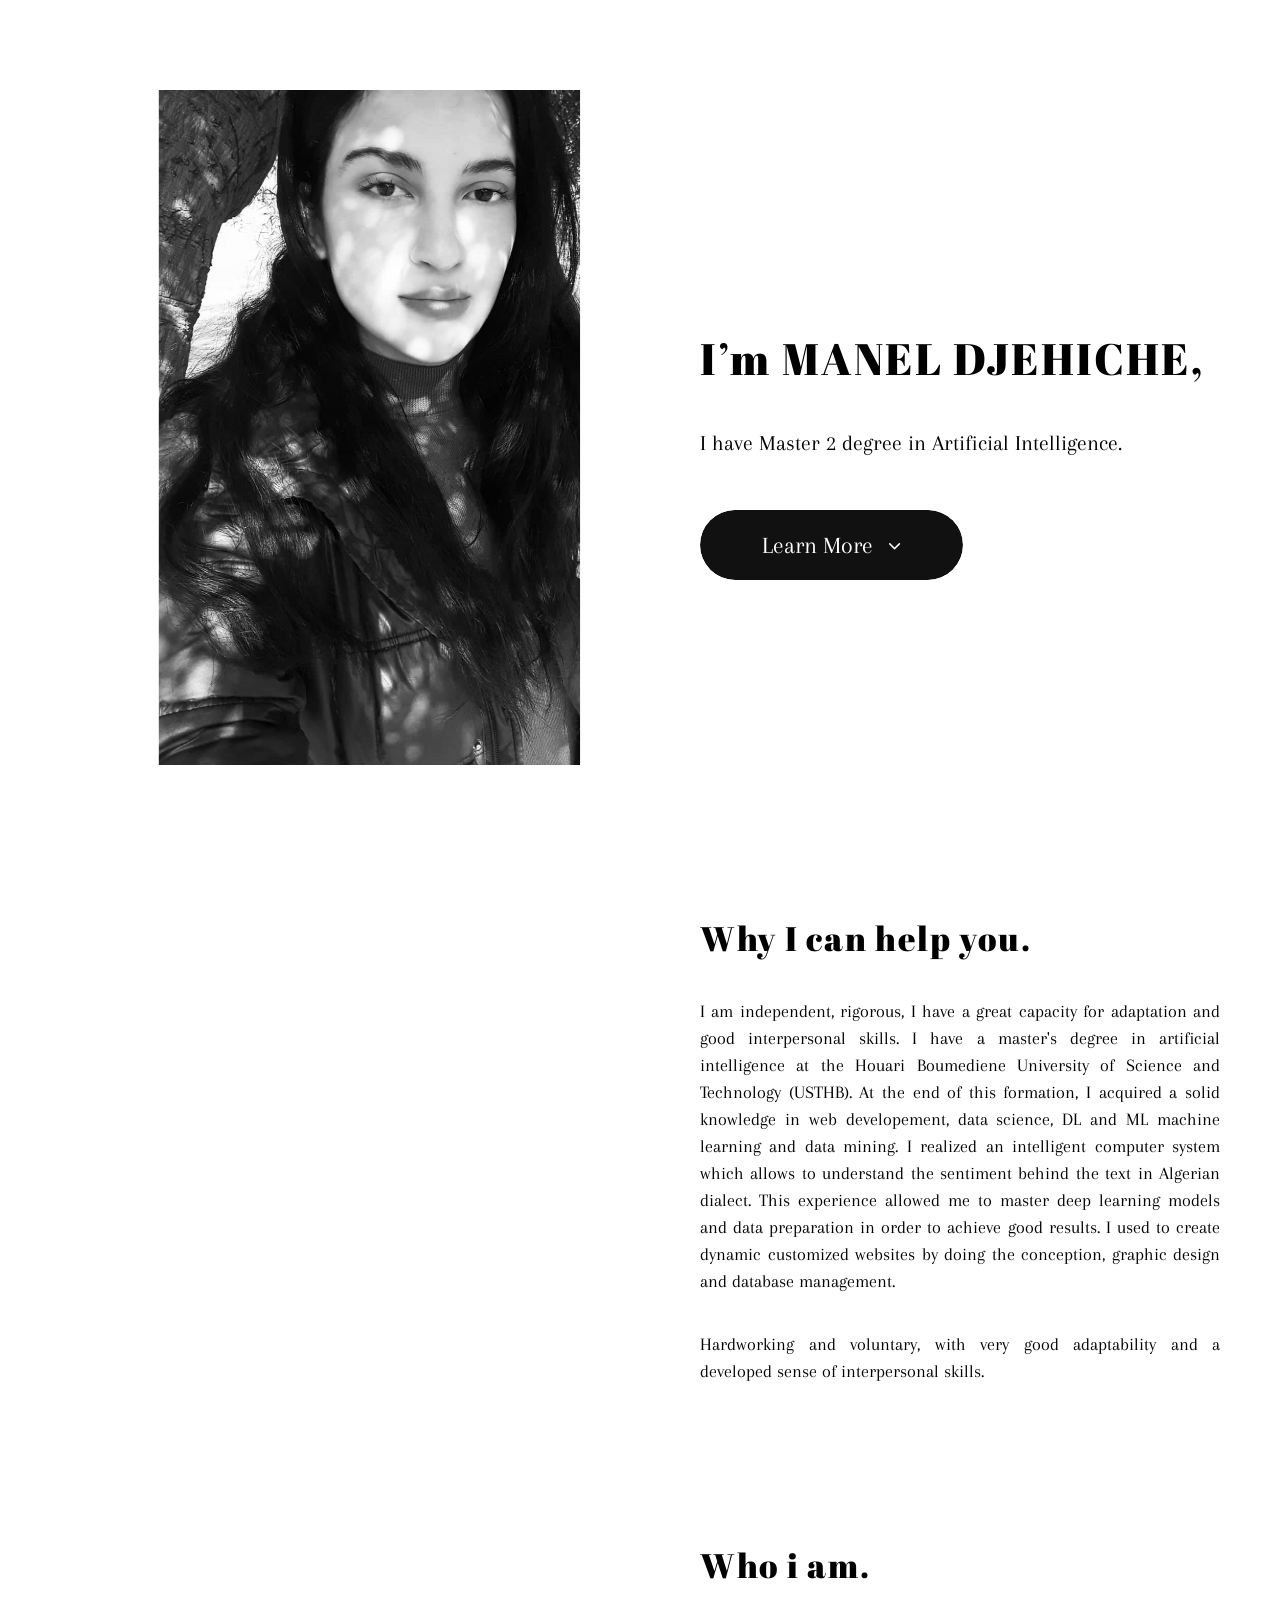
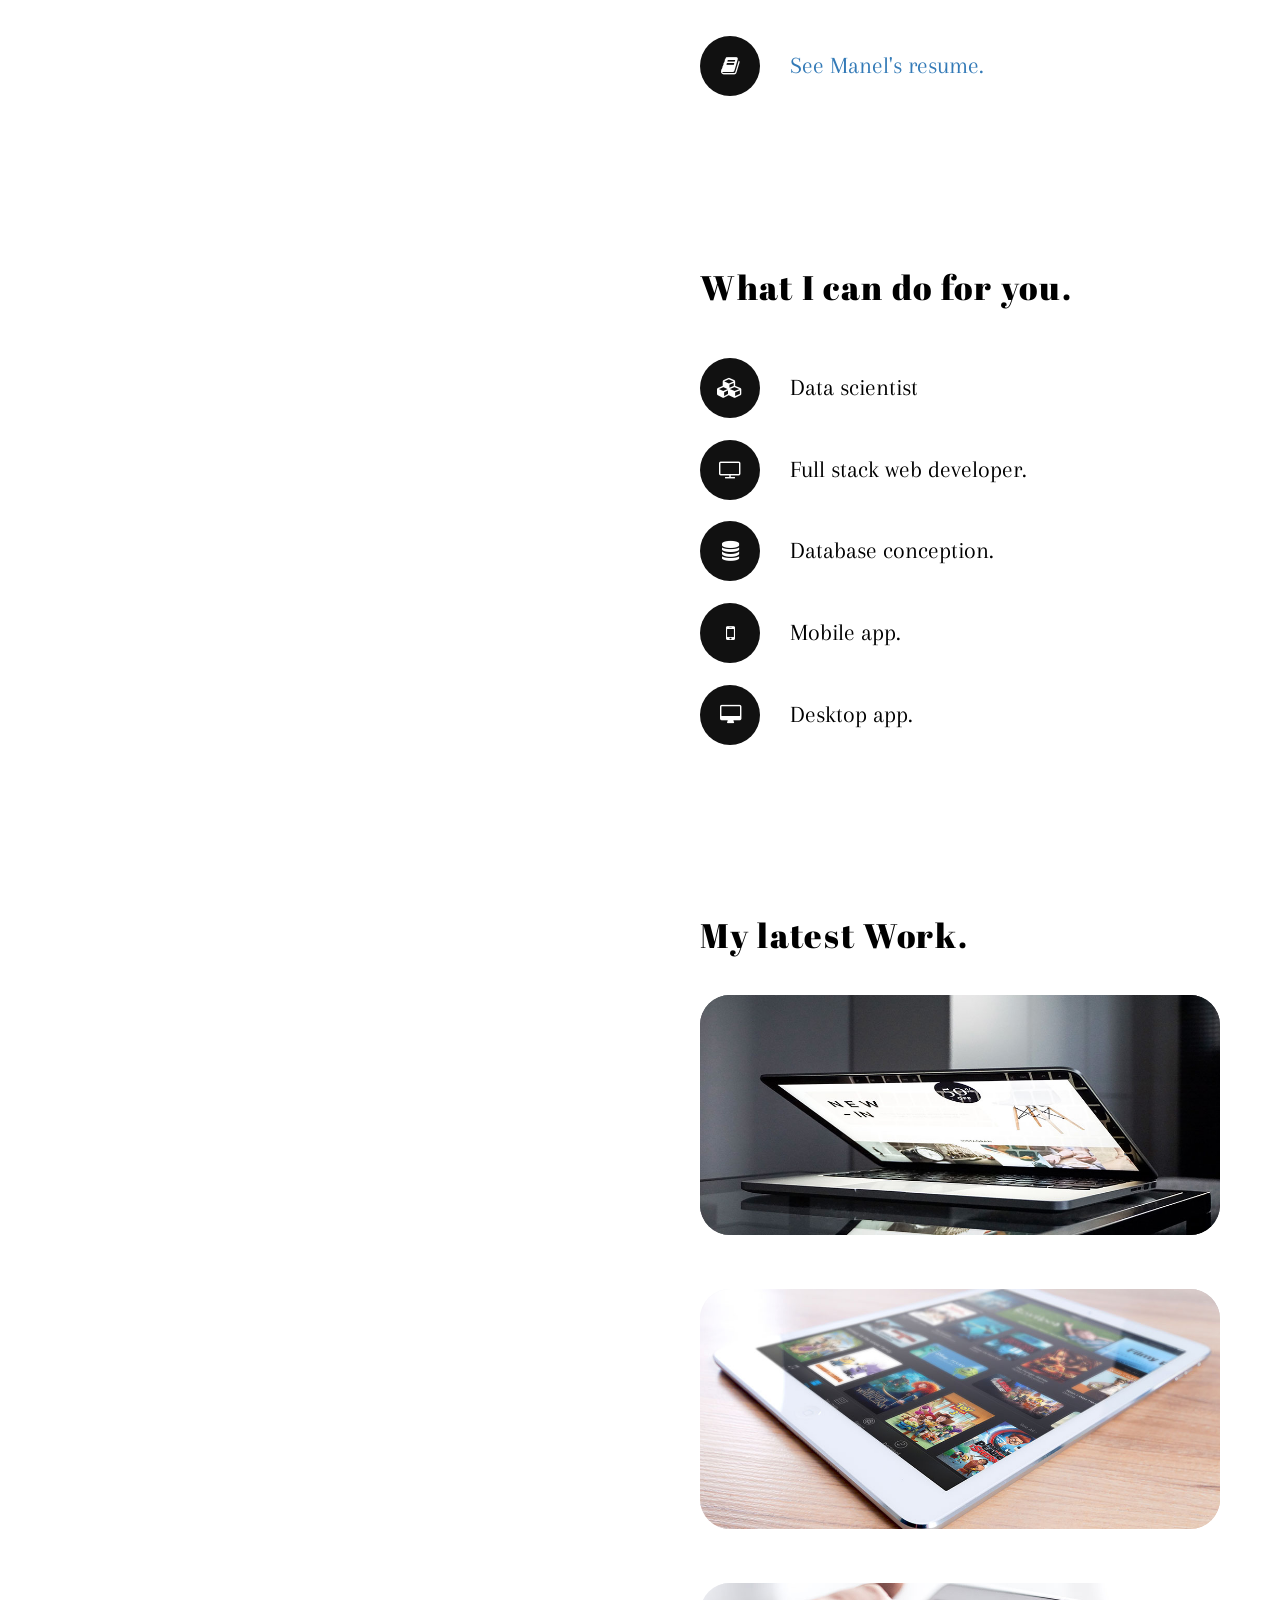
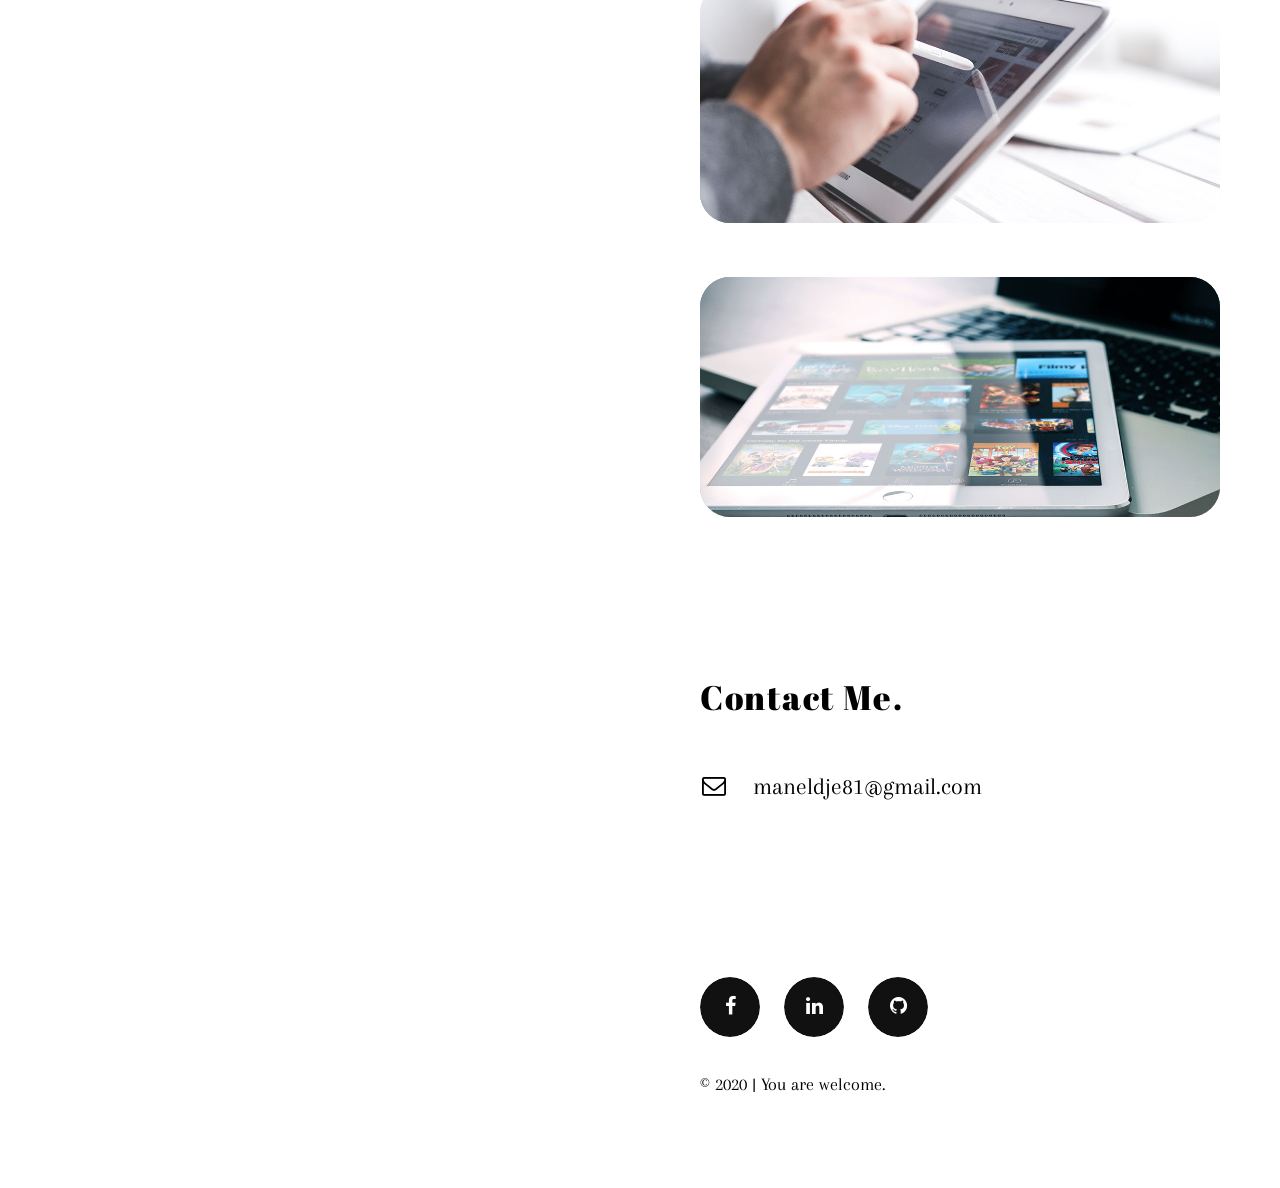
==== index.html @ e4933ecb "second commit" ====
<!doctype html>

<html lang="en">
   
   
    <head>
       
       
        <!-- META -->
        <meta charset="utf-8">
        <meta name="robots" content="noodp">
        <meta name="viewport" content="width=device-width, initial-scale=1, maximum-scale=1, user-scalable=no">
       
        <!-- PAGE TITLE -->
        <title>Manel Djehiche</title>
       
        <!-- FAVICON -->
        <link rel="shortcut icon" href="assets/img/favicon.png">
        <!-- FONTS -->
        <link href="https://fonts.googleapis.com/css?family=Abril+Fatface%7CArapey&amp;subset=latin-ext" rel="stylesheet">
       
        <!-- STYLESHEETS -->
        <link rel="stylesheet" type="text/css" href="assets/css/plugins.css">
        <link rel="stylesheet" type="text/css" href="assets/css/main.css">
        
        
    </head>

   
    <body>
    
       
        <!-- PRELOADER -->
        <div class="preloader">
           
            <div class="spinner"></div>
            
        </div>
        <!-- /PRELOADER -->
    
        
        <!-- IMAGE CONTAINER -->
        <div class="image-container">
           
            <div class="background-img" ></div>

        </div>
        <!-- /IMAGE CONTAINER -->


        <!-- CONTENT AREA -->
        <div class="content-area">


            <!-- CONTENT AREA INNER --> 
            <div class="content-area-inner">


                <!-- INTRO -->
                <section id="intro">


                    <!-- CONTAINER MID -->
                    <div class="container-mid">

                       
                        <!-- ANIMATION CONTAINER -->
                        <div class="animation-container animation-fade-down" data-animation-delay="0">
                        
                            <h1>I’m MANEL DJEHICHE,</h1>
                        
                        </div>
                        <!-- /ANIMATION CONTAINER -->
                        
                        
                        <!-- ANIMATION CONTAINER -->
                        <div class="animation-container animation-fade-left" data-animation-delay="300">
                           
                            <p class="subline">I have Master 2 degree in Artificial Intelligence.</p>
                            
                        </div>
                        <!-- /ANIMATION CONTAINER -->
                        
                        
                        <!-- ANIMATION CONTAINER -->
                        <div class="animation-container animation-fade-up" data-animation-delay="600">
                           
                            <a href="#about" class="smooth-scroll">Learn More<i class="fa fa-angle-down" aria-hidden="true"></i></a>
                            
                        </div>
                        <!-- /ANIMATION CONTAINER -->


                    </div>
                    <!-- /CONTAINER MID -->


                </section>
                <!-- /INTRO -->


                <!-- ABOUT -->
                <section id="about">


                    <h3 class="headline scroll-animated-from-right">Why I can help you.</h3>
                    
                    <p class="scroll-animated-from-right">I am independent, rigorous, I have a great capacity for adaptation and good interpersonal skills. I have a master's degree in artificial intelligence at the Houari Boumediene University of Science and Technology (USTHB). At the end of this formation, I acquired a solid knowledge in web developement, data science, DL and ML machine learning and data mining. I realized an intelligent computer system which allows to understand the sentiment behind the text in Algerian dialect. This experience allowed me to master deep learning models and data preparation in order to achieve good results. I used to create dynamic customized websites by doing the conception, graphic design and database management.</p>

                    <p class="scroll-animated-from-right">Hardworking and voluntary, with very good adaptability and a developed sense of interpersonal skills.
</p>

                    

                </section>
                <!-- /ABOUT -->
                

                         <!-- SERVICE -->
                <section id="service">


                    <h3 class="headline scroll-animated-from-right">Who i am.</h3>
                    
                    
                    <!-- SERVICE LIST -->
                    <ul class="services-list">
                       
                       
                        <a href="https://maneldjehiche.github.io/Resume/Manel_Djehiche_s_CV_english.pdf"><li class="scroll-animated-from-right"><i class="fa fa-book" aria-hidden="true"></i>See Manel's resume.</li></a>

                      
                    </ul>
                    <!-- /SERVICE LIST -->


                </section>
                
                <!-- SERVICE -->
                <section id="service">


                    <h3 class="headline scroll-animated-from-right">What I can do for you.</h3>
                    
                    
                    <!-- SERVICE LIST -->
                    <ul class="services-list">
                       
                       
                        <li class="scroll-animated-from-right"><i class="fa fa-cubes" aria-hidden="true"></i>Data scientist</li>
                        <li class="scroll-animated-from-right"><i class="fa fa-television" aria-hidden="true"></i>Full stack web developer.</li>
                        <li class="scroll-animated-from-right"><i class="fa fa-database" aria-hidden="true"></i>Database conception.</li>
                        <li class="scroll-animated-from-right"><i class="fa fa-mobile" aria-hidden="true"></i>Mobile app.</li>
                        <li class="scroll-animated-from-right"><i class="fa fa-desktop" aria-hidden="true"></i>Desktop app.</li>
                 

                        
                    </ul>
                    <!-- /SERVICE LIST -->


                </section>
                <!-- /SERVICE -->
                
                
                <!-- WORK -->
                <section id="work">


                    <h3 class="headline scroll-animated-from-right">My latest Work.</h3>
                    
                    
                    <!-- SHOWCASE -->
                    <div class="showcase">
                       
                       
                        <!-- ITEM -->
                        <div class="item scroll-animated-from-right">
                          
                          
                            <!-- LIGHTBOX LINK -->
                            <a href="#" data-featherlight="#item-1-lightbox">
                            
                            
                                <!-- INFO -->
                                <div class="info">


                                    <!-- CONTAINER MID -->
                                    <div class="container-mid">

                                        <h5>Amélioration de l'analyse des sentiments sur le dialecte algérien avec l'apprentissage profond.</h5>
                                        <p>NLP | PYTHON</p>.vn,vvnxcnvcxcn

                                    </div>
                                    <!-- /CONTAINER MID -->


                                </div>
                                <!-- /INFO -->


                                <div class="background-image" style="background-image: url(assets/img/work/item-1.jpg)"></div>

                           
                            </a>
                            <!-- /LIGHTBOX LINK -->
                            
                            
                            <!-- LIGHTBOX -->
                            <div id="item-1-lightbox" class="work-lightbox">
                               
                               
                                <img class="img-responsive" src="assets/img/work/item-1.jpg" alt="image">
                                
                                <h3>Fashion Inc.</h3>
                                <p class="subline">Web Design</p>
                                
                                <p>Lorem ipsum dolor sit amet, consectetur adipiscing elit. Etiam semper faucibus eros, quis imperdiet sapien. Nam sodales nec risus nec interdum. Proin lobortis, ex condimentum ultricies eleifend, nisl nunc sollicitudin odio, eget egestas est turpis et metus. In non ligula quis mauris rutrum porta.</p>
                                
                                
                            </div>
                            <!-- /LIGHTBOX -->
                            
                            
                        </div>
                        <!-- /ITEM -->
                        
                        
                        <!-- ITEM -->
                        <div class="item scroll-animated-from-right">
                          
                          
                            <!-- LIGHTBOX LINK -->
                            <a href="#" data-featherlight="#item-2-lightbox">
                            
                            
                                <!-- INFO -->
                                <div class="info">


                                    <!-- CONTAINER MID -->
                                    <div class="container-mid">

                                        <h5>Asimov 71</h5>
                                        <p>Product Design</p>

                                    </div>
                                    <!-- /CONTAINER MID -->


                                </div>
                                <!-- /INFO -->


                                <div class="background-image" style="background-image: url(assets/img/work/item-2.jpg)"></div>

                           
                            </a>
                            <!-- /LIGHTBOX LINK -->
                            
                            
                            <!-- LIGHTBOX -->
                            <div id="item-2-lightbox" class="work-lightbox">
                               
                               
                                <img class="img-responsive" src="assets/img/work/item-2.jpg" alt="image">
                                
                                <h3>Asimov 71</h3>
                                <p class="subline">Product Design</p>
                                
                                <p>Lorem ipsum dolor sit amet, consectetur adipiscing elit. Etiam semper faucibus eros, quis imperdiet sapien. Nam sodales nec risus nec interdum. Proin lobortis, ex condimentum ultricies eleifend, nisl nunc sollicitudin odio, eget egestas est turpis et metus. In non ligula quis mauris rutrum porta.</p>
                                
                                
                            </div>
                            <!-- /LIGHTBOX -->
                            
                            
                        </div>
                        <!-- /ITEM -->
                        
                        
                        <!-- ITEM -->
                        <div class="item scroll-animated-from-right">
                          
                          
                            <!-- LIGHTBOX LINK -->
                            <a href="#" data-featherlight="#item-3-lightbox">
                            
                            
                                <!-- INFO -->
                                <div class="info">


                                    <!-- CONTAINER MID -->
                                    <div class="container-mid">

                                        <h5>Hardley &amp; Sons</h5>
                                        <p>Design Direction</p>

                                    </div>
                                    <!-- /CONTAINER MID -->


                                </div>
                                <!-- /INFO -->


                                <div class="background-image" style="background-image: url(assets/img/work/item-3.jpg)"></div>

                           
                            </a>
                            <!-- /LIGHTBOX LINK -->
                            
                            
                            <!-- LIGHTBOX -->
                            <div id="item-3-lightbox" class="work-lightbox">
                               
                               
                                <img class="img-responsive" src="assets/img/work/item-3.jpg" alt="image">
                                
                                <h3>Hardley &amp; Sons</h3>
                                <p class="subline">Design Direction</p>
                                
                                <p>Lorem ipsum dolor sit amet, consectetur adipiscing elit. Etiam semper faucibus eros, quis imperdiet sapien. Nam sodales nec risus nec interdum. Proin lobortis, ex condimentum ultricies eleifend, nisl nunc sollicitudin odio, eget egestas est turpis et metus. In non ligula quis mauris rutrum porta.</p>
                                
                                
                            </div>
                            <!-- /LIGHTBOX -->
                            
                            
                        </div>
                        <!-- /ITEM -->
                        
                        
                        <!-- ITEM -->
                        <div class="item scroll-animated-from-right">
                          
                          
                            <!-- LIGHTBOX LINK -->
                            <a href="#" data-featherlight="#item-4-lightbox">
                            
                            
                                <!-- INFO -->
                                <div class="info">


                                    <!-- CONTAINER MID -->
                                    <div class="container-mid">

                                        <h5>Starnation</h5>
                                        <p>UI/UX DESIGN</p>

                                    </div>
                                    <!-- /CONTAINER MID -->


                                </div>
                                <!-- /INFO -->


                                <div class="background-image" style="background-image: url(assets/img/work/item-4.jpg)"></div>

                           
                            </a>
                            <!-- /LIGHTBOX LINK -->
                            
                            
                            <!-- LIGHTBOX -->
                            <div id="item-4-lightbox" class="work-lightbox">
                               
                               
                                <img class="img-responsive" src="assets/img/work/item-4.jpg" alt="image">
                                
                                <h3>Starnation</h3>
                                <p class="subline">UI/UX DESIGN</p>
                                
                                <p>Lorem ipsum dolor sit amet, consectetur adipiscing elit. Etiam semper faucibus eros, quis imperdiet sapien. Nam sodales nec risus nec interdum. Proin lobortis, ex condimentum ultricies eleifend, nisl nunc sollicitudin odio, eget egestas est turpis et metus. In non ligula quis mauris rutrum porta.</p>
                                
                                
                            </div>
                            <!-- /LIGHTBOX -->
                            
                            
                        </div>
                        <!-- /ITEM -->
                        
                        
                    </div>
                    <!-- /SHOWCASE -->


                </section>
                <!-- /WORK -->
                
                
                <!-- CONTACT -->
                <section id="contact">


                    <h3 class="headline scroll-animated-from-right">Contact Me.</h3>
                    
                    
                    <!-- CONTACT LIST -->
                    <ul class="contact-list">
                
                        <li class="scroll-animated-from-right"><i class="fa fa-envelope-o" aria-hidden="true"></i>maneldje81@gmail.com</li>
                        
                    </ul>
                    <!-- /CONTACT LIST -->
                    
                    
                    <!-- CONTACT FORM 
                    <form id="contact-form" action="assets/php/contact.php" method="post">

                       
                        <input id="contact-form-name" type="text" name="name" class="form-control scroll-animated-from-right" placeholder="* Your Name">
                        
                        <input id="contact-form-email" type="text" name="email" class="form-control scroll-animated-from-right" placeholder="* Your Email">
                        
                        <div class="fhp-input"><input id="contact-form-company" type="text" name="company" class="form-control"></div>
                        
                        <textarea id="contact-form-message" name="message" class="form-control scroll-animated-from-right" placeholder="* Your Message"></textarea>
                        
                        <button type="submit" class="form-control scroll-animated-from-right">Send Mail</button>
                        
                        <div class="success-message">* The Email was Sent Successfully!</div>

                   
                    </form>
                    --> 
                    <!-- /CONTACT FORM --> 


                </section>
                <!-- /CONTACT -->
                
                
                <!-- FOOTER -->
                <section id="footer">
                
                   
                    <!-- SOCIAL ICONS -->
                    <ul class="social-icons scroll-animated-from-right">
                       
                       
                        <li><a href="https://www.facebook.com/manel.dh.313"><i class="fa fa-facebook" aria-hidden="true"></i></a></li>
                        <li><a href="https://www.linkedin.com/in/manel-djehiche-907685161/"><i class="fa fa-linkedin" aria-hidden="true"></i></a></li>
                         <li><a href="github.com/ManelDjehiche"><i class="fa fa-github" aria-hidden="true"></i></a></li>


                        
                    </ul>
                    <!-- /SOCIAL ICONS -->
                    

                    <p class="scroll-animated-from-right">© 2020  | You are welcome.</p>


                </section>
                <!-- /FOOTER -->


            </div>
            <!-- /CONTENT AREA INNER -->


        </div>
        <!-- /CONTENT AREA -->
        
        
        <!-- JAVASCRIPTS -->
        <script type="text/javascript" src="assets/js/plugins.js"></script>
        <script type="text/javascript" src="assets/js/main.js"></script>
   
   
    </body> 
    
    
</html>
---- assets/css/main.css ----
/******************************************************************


	------------------------
	-- TABLE OF CONTENTS --
	------------------------
	
	--  01. Basic
	--  02. Preloader
    --  03. Image Container
    --  04. Content Area
    --  05. Content Area --> Intro
    --  06. Content Area --> About
    --  07. Content Area --> Service
    --  08. Content Area --> Work
    --  09. Content Area --> Contact
    --  10. Content Area --> Footer
 
 
 ******************************************************************/




/** 1. Basic
*******************************************************************/

html
{
    font-size: 10px;
}

body
{
    font-family: 'Arapey', serif;
    font-weight: 300;
    font-style: normal;

    color: #000;
    background: #fff;

    -webkit-font-smoothing: antialiased;
}

h1,
h2,
h3,
h4,
h5,
h6
{
    font-family: 'Abril Fatface', cursive;
    font-weight: normal;

    letter-spacing: .05em;

    color: #000;;
}

h1
{
    font-size: 4.4rem;
}

h2
{
    font-size: 3.9rem;
}

h3
{
    font-size: 3.4rem;
}

h4
{
    font-size: 2.9rem;
}

h5
{
    font-size: 2.4rem;
}

h6
{
    font-size: 1.9rem;
}

p
{
    font-size: 1.8rem;
}

a,
a:hover,
a:focus
{
    cursor: pointer;
    -webkit-transition: all 300ms ease;
         -o-transition: all 300ms ease;
            transition: all 300ms ease;
    text-decoration: none;
}

a:hover
{
    color: #111;
}

@media (max-width:600px)
{
    html
    {
        font-size: 8px;
    }
}

@media (max-width:500px)
{
    html
    {
        font-size: 7px;
    }
}



/** 2. Preloader
*******************************************************************/

.preloader
{
    position: fixed;
    z-index: 100000;
    bottom: 0;
    left: 0;

    overflow: hidden;

    width: 100%;
    height: 100%;

    background: #fff;
}

.preloader.hide-preloader
{
    height: 0;
    
    -webkit-transition: .7s ease .3s;
         -o-transition: .7s ease .3s;
            transition: .7s ease .3s;
}

.preloader .spinner
{
    position: absolute;
    top: 50%;
    left: 50%;

    display: block;

    width: 50px;
    height: 50px;
    margin-top: -25px;
    margin-left: -25px;

    -webkit-animation: spinner-pulse .6s infinite ease-in-out;
            animation: spinner-pulse .6s infinite ease-in-out;
    text-align: center;

    opacity: 1;
    border-radius: 100%;
    background-color: #111;
}

.preloader.hide-preloader .spinner
{
    opacity: 0;
    
    -webkit-transition: .3s ease;
         -o-transition: .3s ease;
            transition: .3s ease;
}

@-webkit-keyframes spinner-pulse
{
    0%
    {
        -webkit-transform: scale(0);
    }
    100%
    {
        -webkit-transform: scale(1.0);

        opacity: 0;
    }
}

@keyframes spinner-pulse
{
    0%
    {
        -webkit-transform: scale(0);
                transform: scale(0);
    }
    100%
    {
        -webkit-transform: scale(1.0);
                transform: scale(1.0);

        opacity: 0;
    }
}



/** 3. Image Container
*******************************************************************/

.image-container
{
    position: fixed;
    z-index: 10;
    top: 0;
    left: 0;

    width: 50%;
    height: 100%;
}

.image-container .background-img
{
    position: absolute;
	margin-left: 100px;
	margin-top: 90px;
    z-index: 1;
    top: 0;
    left: 0;

    width: 75%;
    height: 75%;

    -webkit-transition: opacity 1s ease;
         -o-transition: opacity 1s ease;
            transition: opacity 1s ease;

    background: url(../img/background.jpg);
    background-repeat: no-repeat;
    background-size: cover;
}

@media (max-width:1200px)
{
    .image-container
    {
        position: relative;
        z-index: 10;
        top: 0;
        left: 0;

        width: 100%;
        height: 100vh;
    }
}



/** 4. Content Area
*******************************************************************/

.content-area
{
    position: relative;
    left: 0;

    width: 100%;
}

.content-area .content-area-inner
{
    position: relative;
    left: 50%;
    
    width: 50%;
    padding: 0 20px;
    overflow-x: hidden;
}

.content-area .content-area-inner section
{
	text-align: justify;
    max-width: 520px;
    margin: 0 auto 18vh auto;
}

.content-area .content-area-inner section:last-child
{
    margin-bottom: 10vh;
}

.content-area .content-area-inner section h3.headline
{
    margin-bottom: 1.2em;
}

@media (max-width:1200px)
{
    .content-area .content-area-inner
    {
        left: 0;

        width: 100%;
        padding: 0 20px;
    }
}



/** 5. Content Area --> Intro
*******************************************************************/


#intro
{
    position: relative;

    height: 100vh;
    margin-bottom: 0;
}

#intro .container-mid
{
    position: absolute;
    top: 50%;

    width: 100%;

    -webkit-transform: translateY(-50%);
        -ms-transform: translateY(-50%);
            transform: translateY(-50%);
}

#intro .container-mid p.subline
{
    font-size: 2.2rem;
    line-height: 1.6em;

    margin-top: 2em;
    margin-bottom: 2.2em;
}

#intro .container-mid a
{
    font-size: 2.4rem;
    line-height: 2.92em;

    position: relative;

    display: inline-block;
    overflow: hidden;

    padding: 0 2.6em;

    -webkit-transition: .2s ease;
         -o-transition: .2s ease;
            transition: .2s ease;

    color: #fff;
    border-radius: 100px;
    background: none;
}

#intro .container-mid a:before
{
    position: absolute;
    z-index: -1;
    top: 0;
    left: 0;

    width: 100%;
    height: 100%;

    content: '';

    border-radius: 100px;
    background: #111;
}

#intro .container-mid a:after
{
    position: absolute;
    z-index: -1;
    top: 0;
    left: 0;

    width: 0;
    height: 100%;

    content: '';
    -webkit-transition: .2s ease;
         -o-transition: .2s ease;
            transition: .2s ease;

    background: #008aff;
}

#intro .container-mid a:hover:after
{
    width: 100%;
}

#intro .container-mid a i
{
    font-size: .85em;

    margin-left: .7em;
}

#intro .animation-container
{
    -webkit-transition: .5s ease;
         -o-transition: .5s ease;
            transition: .5s ease;
}

#intro .animation-container.animation-fade
{
    opacity: 0;
}

#intro .animation-container.animation-fade.run-animation
{
    opacity: 1;
}

#intro .animation-container.animation-fade-up
{
    -webkit-transform: translateY(10vh);
        -ms-transform: translateY(10vh);
            transform: translateY(10vh);

    opacity: 0;
}

#intro .animation-container.animation-fade-up.run-animation
{
    -webkit-transform: translateY(0);
        -ms-transform: translateY(0);
            transform: translateY(0);

    opacity: 1;
}

#intro .animation-container.animation-fade-down
{
    -webkit-transform: translateY(-10vh);
        -ms-transform: translateY(-10vh);
            transform: translateY(-10vh);

    opacity: 0;
}

#intro .animation-container.animation-fade-down.run-animation
{
    -webkit-transform: translateY(0);
        -ms-transform: translateY(0);
            transform: translateY(0);

    opacity: 1;
}

#intro .animation-container.animation-fade-left
{
    -webkit-transform: translateX(10vh);
        -ms-transform: translateX(10vh);
            transform: translateX(10vh);

    opacity: 0;
}

#intro .animation-container.animation-fade-left.run-animation
{
    -webkit-transform: translateX(0);
        -ms-transform: translateX(0);
            transform: translateX(0);

    opacity: 1;
}

#intro .animation-container.animation-fade-right
{
    -webkit-transform: translateX(-10vh);
        -ms-transform: translateX(-10vh);
            transform: translateX(-10vh);

    opacity: 0;
}

#intro .animation-container.animation-fade-right.run-animation
{
    -webkit-transform: translateX(0);
        -ms-transform: translateX(0);
            transform: translateX(0);

    opacity: 1;
}

@media (max-width:1200px)
{
    #intro
    {
        height: auto;
    }

    #intro .container-mid
    {
        position: relative;
        top: 0;

        margin: 15vh 0;

        -webkit-transform: translate(0);
            -ms-transform: translate(0);
                transform: translate(0);
    }
}



/** 6. Content Area --> About
*******************************************************************/

#about p
{
    line-height: 1.5em;

    margin-bottom: 2em;
}

#about p:last-child
{
    margin-bottom: 0;
}



/** 7. Content Area --> Service
*******************************************************************/

#service .services-list
{
    margin-bottom: 0;
    padding: 0;

    list-style: none;
}

#service .services-list li
{
    font-size: 2.4rem;
    line-height: 3.4em;
}

#service .services-list li i
{
    font-size: 2rem;
    line-height: 3em;

    width: 3em;
    height: 3em;
    margin-right: 1.5em;

    text-align: center;

    color: #fff;
    border-radius: 100px;
    background: #111;
}



/** 8. Content Area --> Work
*******************************************************************/

#work .showcase .item
{
    position: relative;

    overflow: hidden;

    width: 100%;
    height: 24rem;
    margin: 0;
    margin-bottom: 6vh;

    cursor: pointer;

    border-radius: 3rem;
    background: #111;
}

#work .showcase .item:last-child
{
    margin-bottom: 0;
}

#work .showcase .item .info
{
    position: absolute;
    z-index: 100;
    top: 0;
    left: 0;

    width: 0;
    height: 100%;

    -webkit-transition: .25s ease;
         -o-transition: .25s ease;
            transition: .25s ease;

    color: #fff;
    background: #008aff;
}

#work .showcase .item:hover .info
{
    width: 100%;
}

#work .showcase .item .info .container-mid
{
    position: absolute;
    top: 50%;
    left: 0;

    width: 100%;
    padding: 0 6rem;

    -webkit-transform: translateY(-50%);
        -ms-transform: translateY(-50%);
            transform: translateY(-50%);
}

#work .showcase .item .info .container-mid h5
{
    -webkit-transform: translateX(4vh);
        -ms-transform: translateX(4vh);
            transform: translateX(4vh);

    opacity: 0;
    color: #fff;
}

#work .showcase .item:hover .info .container-mid h5
{
    -webkit-transition: .2s ease .2s;
         -o-transition: .2s ease .2s;
            transition: .2s ease .2s;
    -webkit-transform: translateX(0);
        -ms-transform: translateX(0);
            transform: translateX(0);

    opacity: 1;
}

#work .showcase .item .info .container-mid p
{
    position: relative;

    padding-left: 2.7rem;

    -webkit-transform: translateX(4vh);
        -ms-transform: translateX(4vh);
            transform: translateX(4vh);
    letter-spacing: .025em;

    opacity: 0;
}

#work .showcase .item:hover .info .container-mid p
{
    -webkit-transition: .2s ease .3s;
         -o-transition: .2s ease .3s;
            transition: .2s ease .3s;
    -webkit-transform: translateX(0);
        -ms-transform: translateX(0);
            transform: translateX(0);

    opacity: 1;
}

#work .showcase .item .info .container-mid p:before
{
    position: absolute;
    top: 50%;
    left: 0;

    width: 1.1em;
    height: 1px;

    content: '';
    -webkit-transform: translateY(-50%);
        -ms-transform: translateY(-50%);
            transform: translateY(-50%);

    background: #fff;
}

#work .showcase .item .background-image
{
    position: absolute;
    top: 0;
    left: 0;

    width: 100%;
    height: 100%;

    background-repeat: no-repeat;
    background-position: center;
    background-size: cover;
}

.featherlight .featherlight-content
{
    max-height: 95%;
    padding: 0;

    border-bottom: 0;
}

.featherlight .featherlight-content  .featherlight-close-icon
{
    font-size: 2.4rem;
    line-height: 1em;

    top: .5em;
    right: .5em;

    width: 1em;

    outline: none !important;
}

.featherlight .featherlight-content .work-lightbox
{
    max-width: 1000px;
    padding: 6vh;

    text-align: center;
}

.featherlight .featherlight-content .work-lightbox img
{
    margin: 0 auto 4vh auto;
}

.featherlight .featherlight-content .work-lightbox p.subline
{
    margin-bottom: 1em;

    letter-spacing: .025em;
}

.featherlight .featherlight-content .work-lightbox p
{
    max-width: 520px;
    margin: 0 auto;
}



/** 9. Content Area --> Contact
*******************************************************************/

#contact .contact-list
{
    margin-bottom: 3.4em;
    padding: 0;

    list-style: none;
}

#contact .contact-list li
{
    font-size: 2.4rem;
    line-height: 2.4em;
}

#contact .contact-list li i
{
    line-height: 1.2em;

    width: 1.2em;
    height: 1.2em;
    margin-right: 1em;

    text-align: center;

    border-radius: 100px;
}

#contact #contact-form
{
    position: relative;
}

#contact #contact-form .fhp-input
{
    display: none;

    pointer-events: none;

    opacity: 0;
}

#contact #contact-form input,
#contact #contact-form textarea,
#contact #contact-form button
{
    font-size: 2rem;

    margin-bottom: 3.4vh;

    -webkit-transition: .4s ease;
         -o-transition: .4s ease;
            transition: .4s ease;

    color: #fff;
    border: none !important;
    border-radius: 34px;
    outline: none !important;
    background: #111;
    -webkit-box-shadow: none !important;
            box-shadow: none !important;
}

#contact #contact-form.success input,
#contact #contact-form.success textarea,
#contact #contact-form.success button
{
    line-height: 0;

    height: 0;
    margin: 0;
    padding: 0;

    opacity: 0;
}

#contact #contact-form input::-webkit-input-placeholder,
#contact #contact-form textarea::-webkit-input-placeholder
{
    color: #fff;
}

#contact #contact-form input:-ms-input-placeholder,
#contact #contact-form textarea:-ms-input-placeholder
{
    color: #fff;
}

#contact #contact-form input::placeholder,
#contact #contact-form textarea::placeholder
{
    color: #fff;
}

#contact #contact-form input.error,
#contact #contact-form textarea.error
{
    background: red;
}

#contact #contact-form input
{
    line-height: 3.2em;

    height: 3.2em;
    padding-right: 1.6em;
    padding-left: 1.6em;
}

#contact #contact-form textarea
{
    line-height: 1.7em;

    height: 8em;
    padding-top: .7em;
    padding-right: 1.6em;
    padding-left: 1.6em;
}

#contact #contact-form button
{
    line-height: 3.2em;

    position: relative;

    display: inline-block;
    overflow: hidden;

    width: auto;
    height: 3.2em;
    margin-bottom: 0;
    padding: 0 3.6em;

    background: none !important;
}

#contact #contact-form button:before
{
    position: absolute;
    z-index: -1;
    top: 0;
    left: 0;

    width: 100%;
    height: 100%;

    content: '';

    border-radius: 100px;
    background: #111;
}

#contact #contact-form button:after
{
    position: absolute;
    z-index: -1;
    top: 0;
    left: 0;

    width: 0;
    height: 100%;

    content: '';
    -webkit-transition: .2s ease;
         -o-transition: .2s ease;
            transition: .2s ease;

    background: #008aff;
}

#contact #contact-form button:hover:after
{
    width: 100%;
}

#contact #contact-form .success-message
{
    font-size: 2rem;
    line-height: 0;

    position: relative;
    bottom: 0;
    left: 0;

    height: 0;
    margin-top: -1.6em;
    padding: 0 2em;

    -webkit-transition: .2s ease;
         -o-transition: .2s ease;
            transition: .2s ease;
    pointer-events: none;

    opacity: 0;
    color: #fff;
    border-radius: 3em;
    background: limegreen;
}

#contact #contact-form.success .success-message
{
    line-height: 6em;

    height: 6em;

    pointer-events: all;

    opacity: 1;
}



/** 10. Content Area --> Footer
*******************************************************************/

#footer .social-icons
{
    padding: 0;

    list-style: none;
}

#footer .social-icons li
{
    font-size: 2rem;
    line-height: 3em;

    position: relative;

    display: inline-block;
    overflow: hidden;

    width: 3em;
    height: 3em;
    margin: 0;
    margin-right: 1em;

    text-align: center;

    color: #fff;
    border-radius: 100%;
    background: none;
}

#footer .social-icons li:before
{
    position: absolute;
    z-index: -1;
    top: 0;
    left: 0;

    width: 100%;
    height: 100%;

    content: '';

    border-radius: 100px;
    background: #111;
}

#footer .social-icons li:after
{
    position: absolute;
    z-index: -1;
    top: 0;
    left: 0;

    width: 0;
    height: 100%;

    content: '';
    -webkit-transition: .2s ease;
         -o-transition: .2s ease;
            transition: .2s ease;

    background: #008aff;
}

#footer .social-icons li:hover:after
{
    width: 100%;
}

#footer .social-icons li a
{
    font-size: inherit;

    display: block;

    color: #fff;
    border: none;
}

#footer p
{
    margin-top: 1.6em;
}

#footer p a
{
    color: #000;
    border-bottom: 1px solid #111;
}
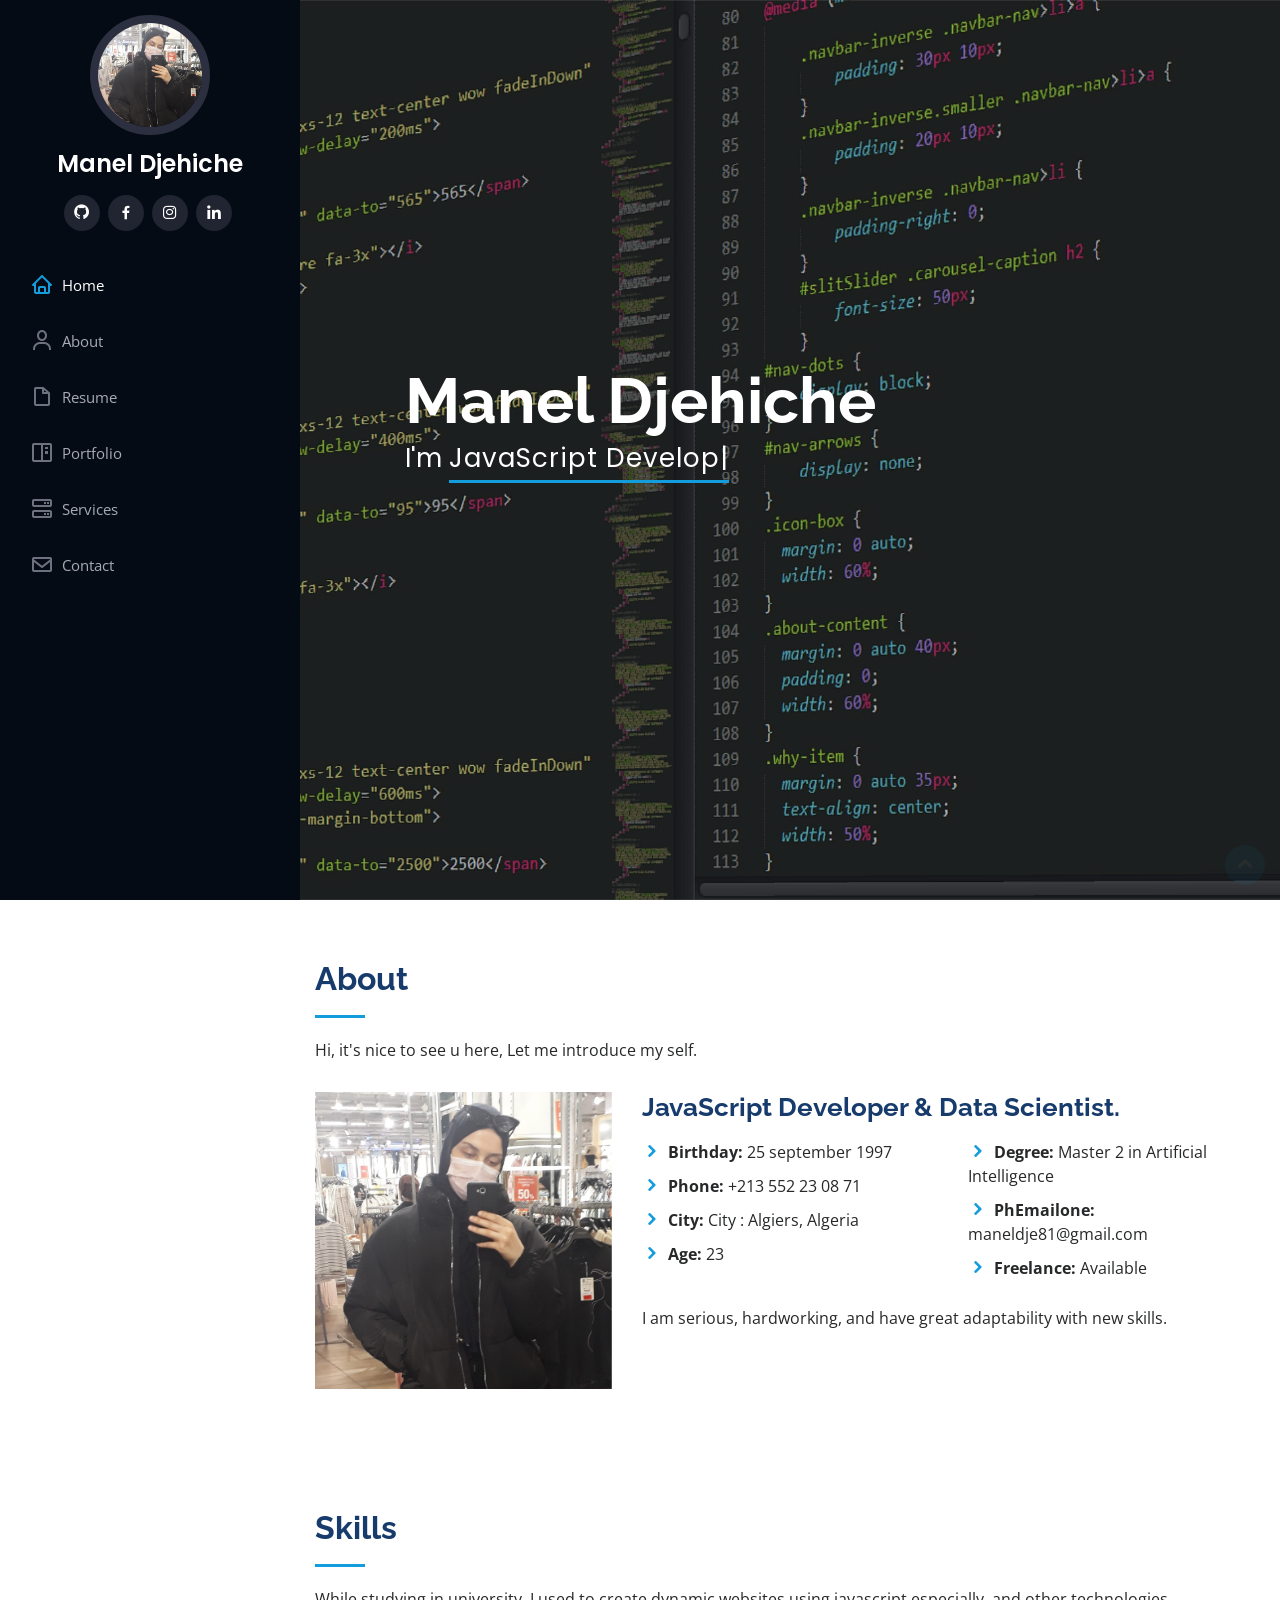
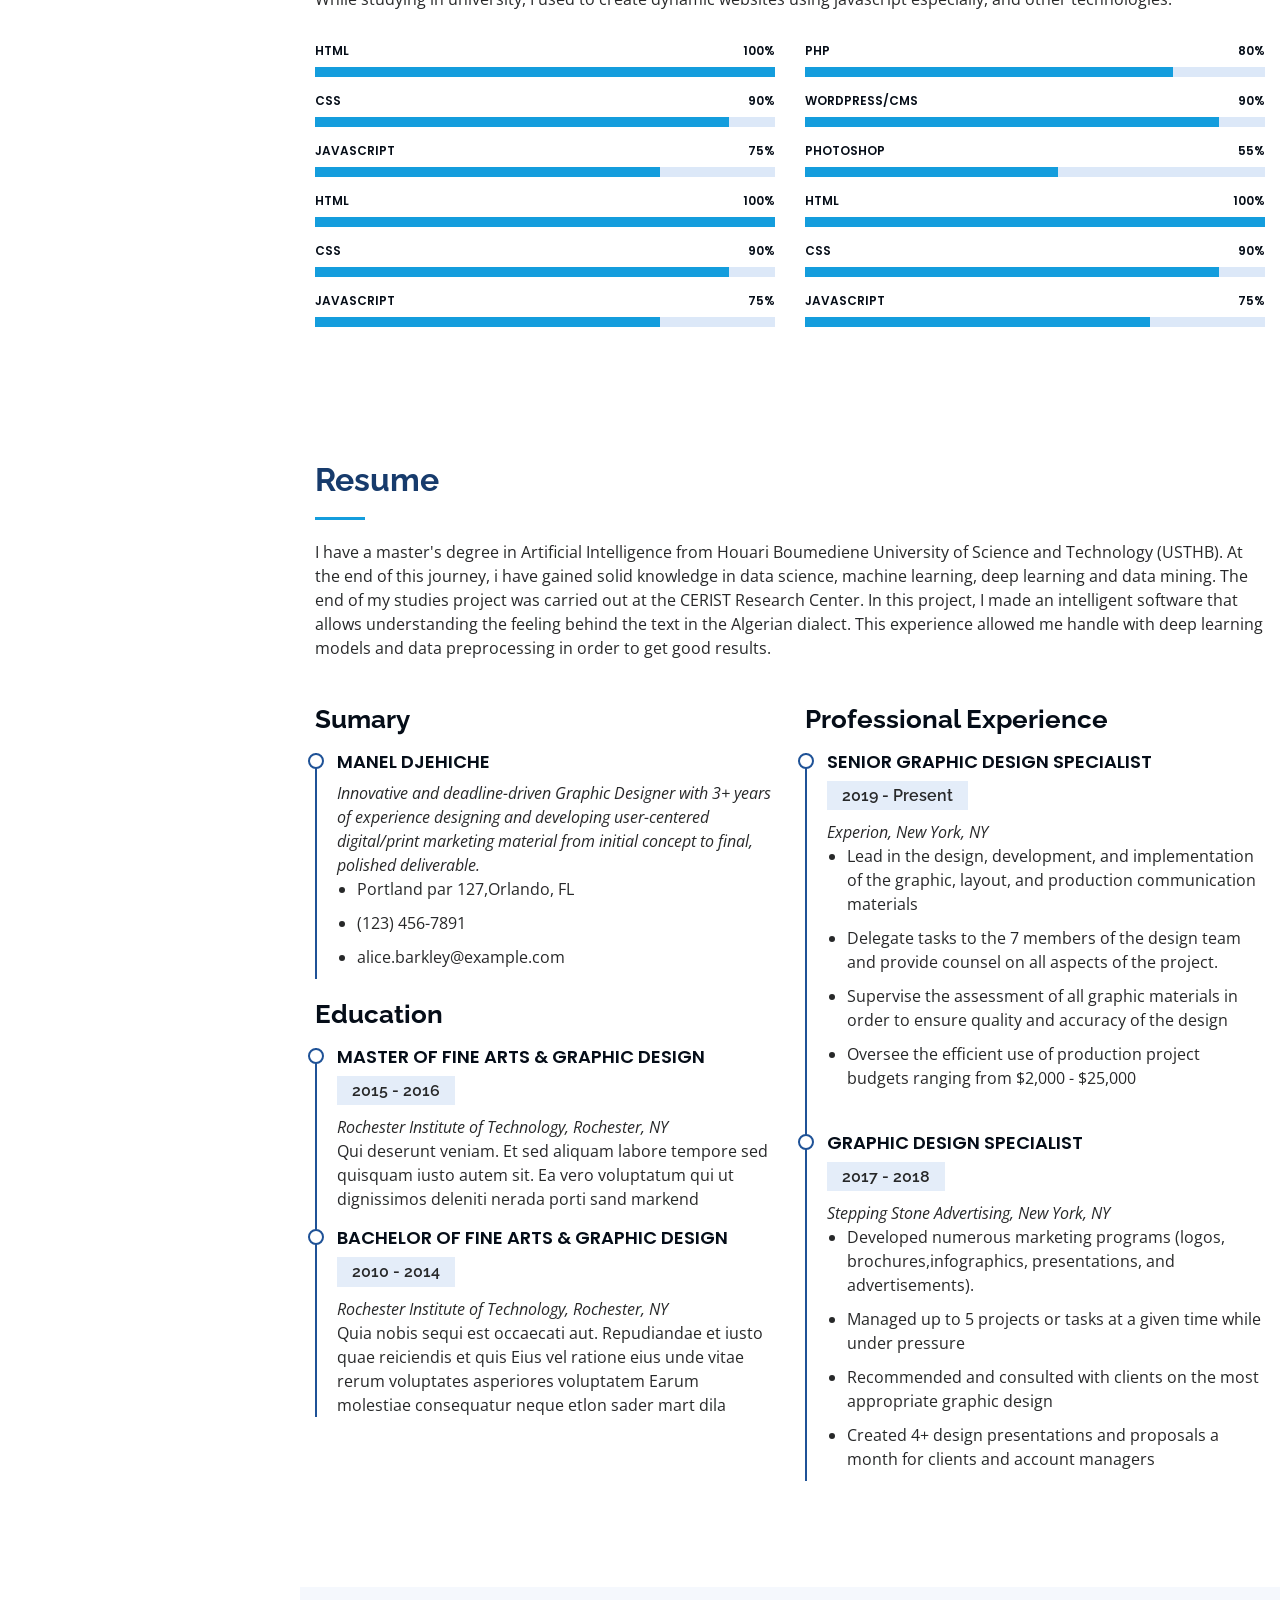
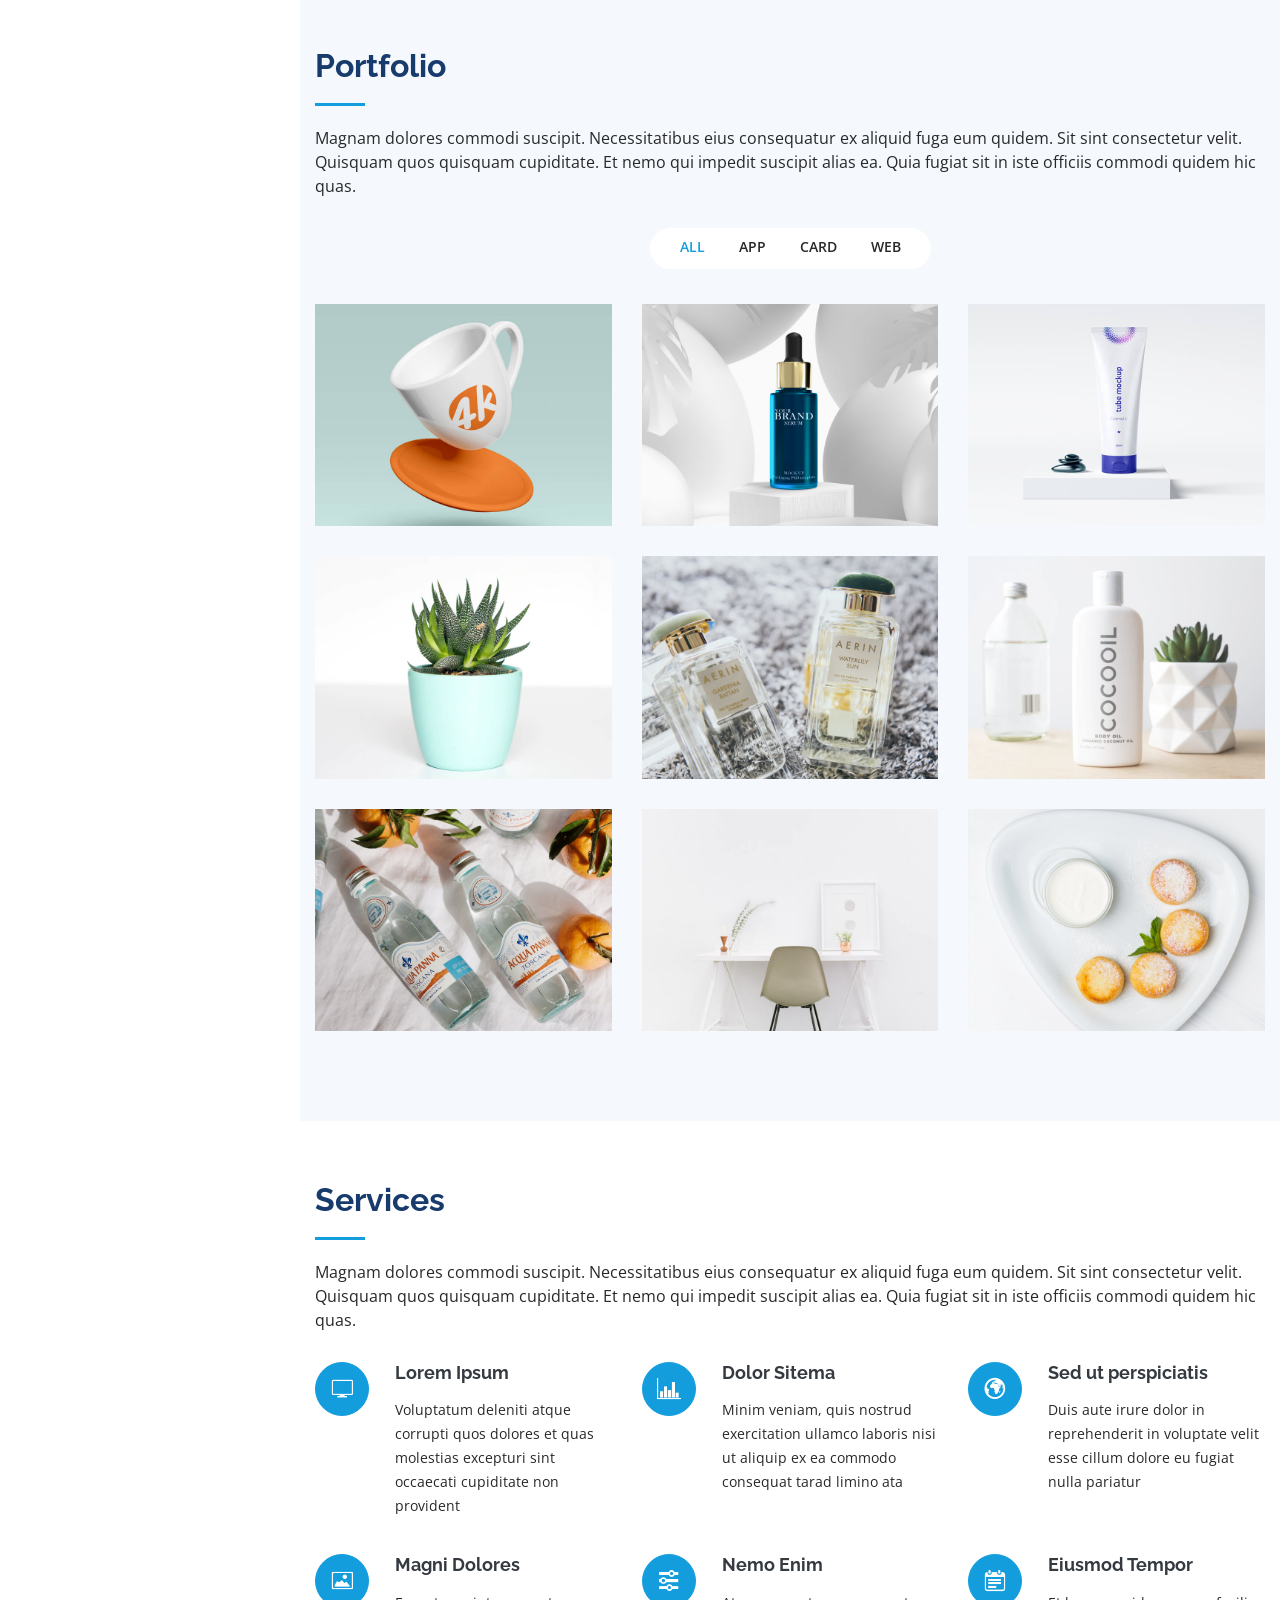
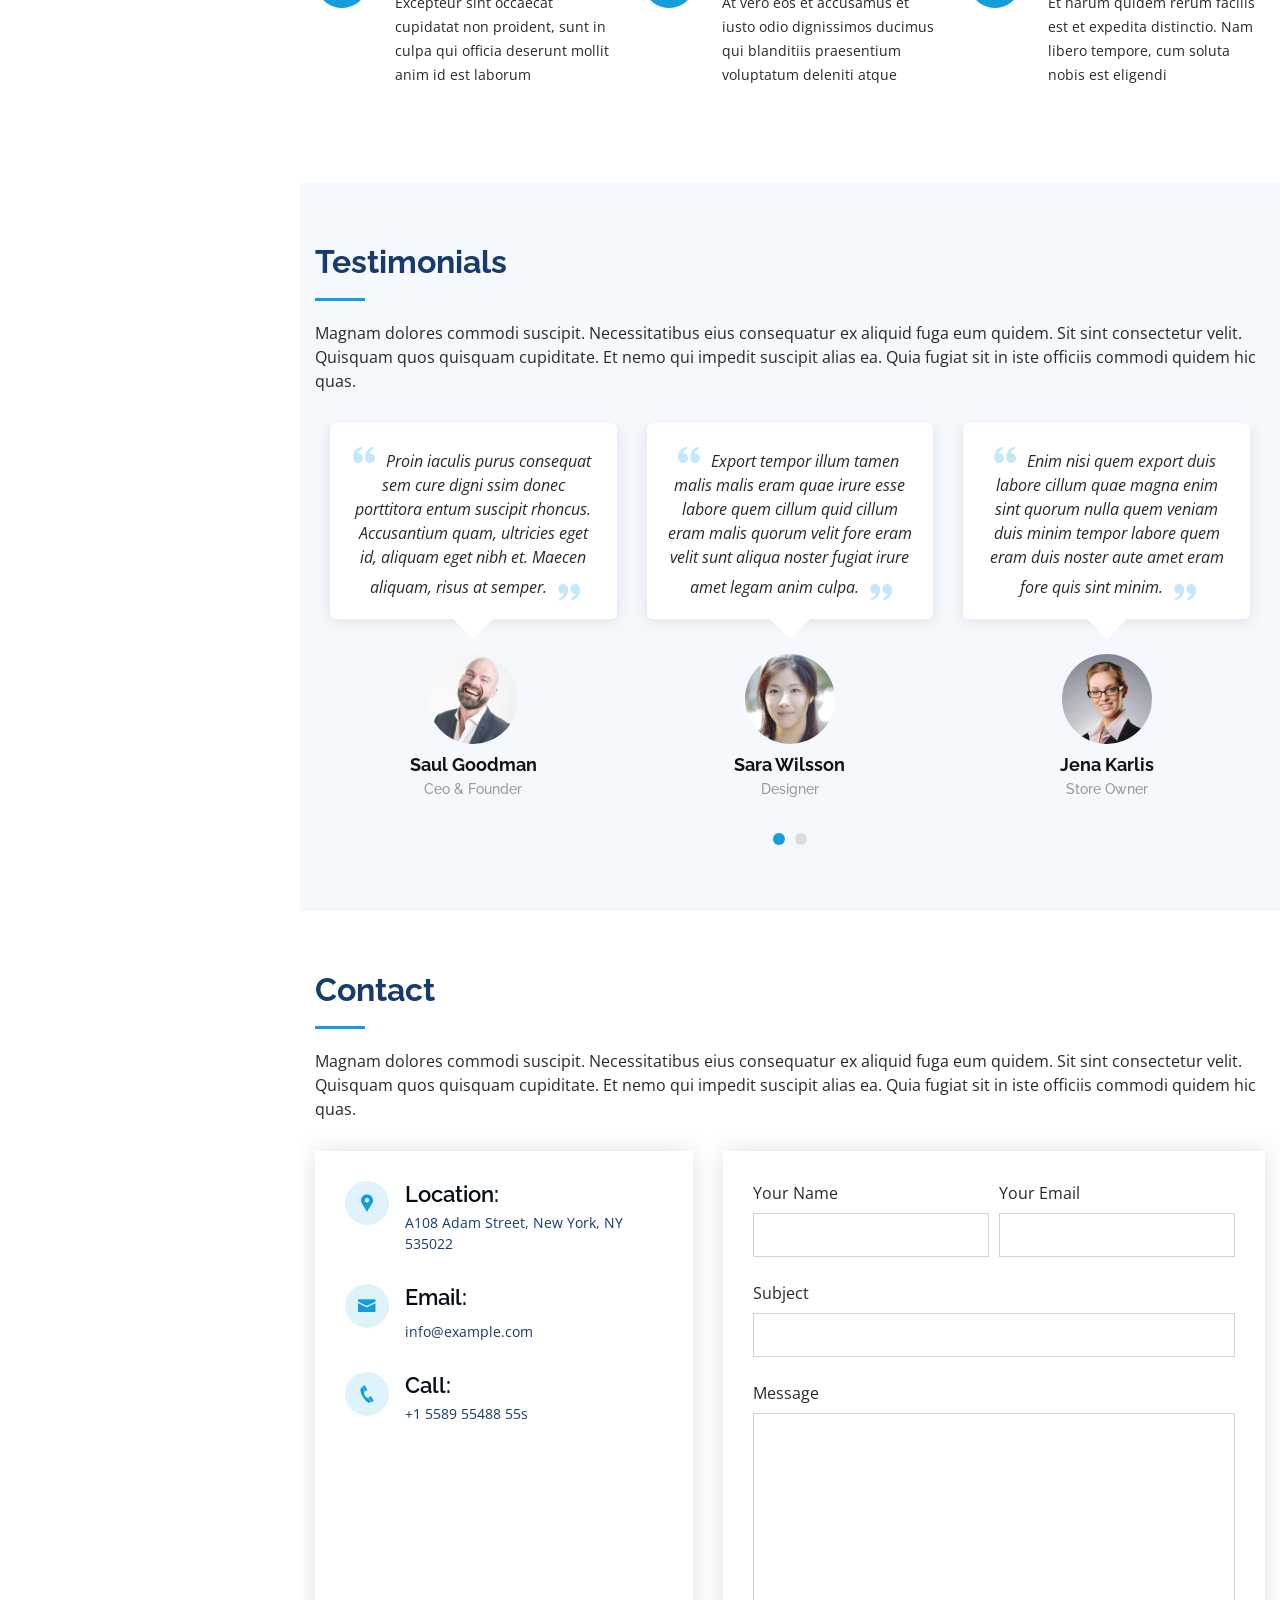
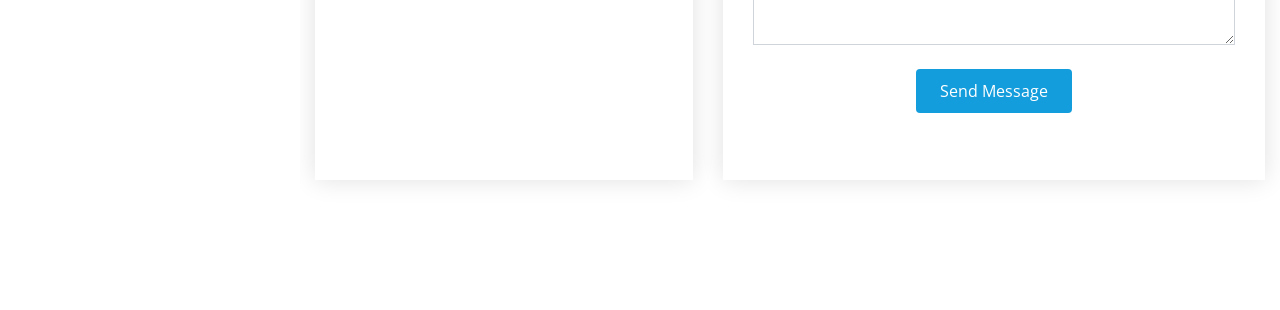
==== commit 7064e571: "new portfolio" ====
--- a/index.html
+++ b/index.html
@@ -1,480 +1,700 @@
-<!doctype html>
-
+<!DOCTYPE html>
 <html lang="en">
-   
-   
-    <head>
-       
-       
-        <!-- META -->
-        <meta charset="utf-8">
-        <meta name="robots" content="noodp">
-        <meta name="viewport" content="width=device-width, initial-scale=1, maximum-scale=1, user-scalable=no">
-       
-        <!-- PAGE TITLE -->
-        <title>Manel Djehiche</title>
-       
-        <!-- FAVICON -->
-        <link rel="shortcut icon" href="assets/img/favicon.png">
-        <!-- FONTS -->
-        <link href="https://fonts.googleapis.com/css?family=Abril+Fatface%7CArapey&amp;subset=latin-ext" rel="stylesheet">
-       
-        <!-- STYLESHEETS -->
-        <link rel="stylesheet" type="text/css" href="assets/css/plugins.css">
-        <link rel="stylesheet" type="text/css" href="assets/css/main.css">
-        
-        
-    </head>
-
-   
-    <body>
-    
-       
-        <!-- PRELOADER -->
-        <div class="preloader">
-           
-            <div class="spinner"></div>
+
+<head>
+  <meta charset="utf-8">
+  <meta content="width=device-width, initial-scale=1.0" name="viewport">
+
+  <title>iPortfolio Bootstrap Template - Index</title>
+  <meta content="" name="description">
+  <meta content="" name="keywords">
+
+  <!-- Favicons -->
+  <link href="assets/img/favicon.png" rel="icon">
+  <link href="assets/img/apple-touch-icon.png" rel="apple-touch-icon">
+
+  <!-- Google Fonts -->
+  <link href="https://fonts.googleapis.com/css?family=Open+Sans:300,300i,400,400i,600,600i,700,700i|Raleway:300,300i,400,400i,500,500i,600,600i,700,700i|Poppins:300,300i,400,400i,500,500i,600,600i,700,700i" rel="stylesheet">
+
+  <!-- Vendor CSS Files -->
+  <link href="assets/vendor/bootstrap/css/bootstrap.min.css" rel="stylesheet">
+  <link href="assets/vendor/icofont/icofont.min.css" rel="stylesheet">
+  <link href="assets/vendor/boxicons/css/boxicons.min.css" rel="stylesheet">
+  <link href="assets/vendor/venobox/venobox.css" rel="stylesheet">
+  <link href="assets/vendor/owl.carousel/assets/owl.carousel.min.css" rel="stylesheet">
+  <link href="assets/vendor/aos/aos.css" rel="stylesheet">
+
+  <!-- Template Main CSS File -->
+  <link href="assets/css/style.css" rel="stylesheet">
+
+  <!-- =======================================================
+  * Template Name: iPortfolio - v1.5.1
+  * Template URL: https://bootstrapmade.com/iportfolio-bootstrap-portfolio-websites-template/
+  * Author: BootstrapMade.com
+  * License: https://bootstrapmade.com/license/
+  ======================================================== -->
+</head>
+
+<body>
+
+  <!-- ======= Mobile nav toggle button ======= -->
+  <button type="button" class="mobile-nav-toggle d-xl-none"><i class="icofont-navigation-menu"></i></button>
+
+  <!-- ======= Header ======= -->
+  <header id="header">
+    <div class="d-flex flex-column">
+
+      <div class="profile">
+        <img src="assets/img/profile-img.jpg" alt="" class="img-fluid rounded-circle">
+        <h1 class="text-light"><a href="index.html">Manel Djehiche</a></h1>
+        <div class="social-links mt-3 text-center">
+          <a href="https://github.com/ManelDjehiche" class="github"><i class="bx bxl-github"></i></a>
+          <a href="https://www.facebook.com/manel.dh.313" class="facebook"><i class="bx bxl-facebook"></i></a>
+          <a href="https://www.instagram.com/manel_djehiche/" class="instagram"><i class="bx bxl-instagram"></i></a>
+          <a href="https://www.linkedin.com/in/manel-djehiche-907685161" class="linkedin"><i class="bx bxl-linkedin"></i></a>
+        </div>
+      </div>
+
+      <nav class="nav-menu">
+        <ul>
+          <li class="active"><a href="index.html"><i class="bx bx-home"></i> <span>Home</span></a></li>
+          <li><a href="#about"><i class="bx bx-user"></i> <span>About</span></a></li>
+          <li><a href="#resume"><i class="bx bx-file-blank"></i> <span>Resume</span></a></li>
+          <li><a href="#portfolio"><i class="bx bx-book-content"></i> Portfolio</a></li>
+          <li><a href="#services"><i class="bx bx-server"></i> Services</a></li>
+          <li><a href="#contact"><i class="bx bx-envelope"></i> Contact</a></li>
+
+        </ul>
+      </nav><!-- .nav-menu -->
+      <button type="button" class="mobile-nav-toggle d-xl-none"><i class="icofont-navigation-menu"></i></button>
+
+    </div>
+  </header><!-- End Header -->
+
+  <!-- ======= Hero Section ======= -->
+  <section id="hero" class="d-flex flex-column justify-content-center align-items-center">
+    <div class="hero-container" data-aos="fade-in">
+      <h1>Manel Djehiche</h1>
+      <p>I'm <span class="typed" data-typed-items="JavaScript Developer, Data Scientist"></span></p>
+    </div>
+  </section><!-- End Hero -->
+
+  <main id="main">
+
+    <!-- ======= About Section ======= -->
+    <section id="about" class="about">
+      <div class="container">
+
+        <div class="section-title">
+          <h2>About</h2>
+          <p>Hi, it's nice to see u here, Let me introduce my self. </p>
+        </div>
+
+        <div class="row">
+          <div class="col-lg-4" data-aos="fade-right">
+            <img src="assets/img/profile-img.jpg" class="img-fluid" alt="">
+          </div>
+          <div class="col-lg-8 pt-4 pt-lg-0 content" data-aos="fade-left">
+            <h3>JavaScript Developer &amp; Data Scientist.</h3>
+            <p class="font-italic">
+              
+            </p>
+            <div class="row">
+              <div class="col-lg-6">
+                <ul>
+                  <li><i class="icofont-rounded-right"></i> <strong>Birthday:</strong> 25 september 1997</li>
+                  <li><i class="icofont-rounded-right"></i> <strong>Phone:</strong> +213 552 23 08 71</li>
+                  <li><i class="icofont-rounded-right"></i> <strong>City:</strong> City : Algiers, Algeria</li>
+                  <li><i class="icofont-rounded-right"></i> <strong>Age:</strong> 23</li>
+
+                </ul>
+              </div>
+              <div class="col-lg-6">
+                <ul>
+                  <li><i class="icofont-rounded-right"></i> <strong>Degree:</strong> Master 2 in Artificial Intelligence</li>
+                  <li><i class="icofont-rounded-right"></i> <strong>PhEmailone:</strong> maneldje81@gmail.com</li>
+                  <li><i class="icofont-rounded-right"></i> <strong>Freelance:</strong> Available</li>
+                </ul>
+              </div>
+            </div>
+            <p>
+              I am serious, hardworking, and have great adaptability with new skills.
+            </p>
+          </div>
+        </div>
+
+      </div>
+    </section><!-- End About Section -->
+
+    <!-- ======= Facts Section ======= -->
+    <!-- <section id="facts" class="facts">
+      <div class="container">
+
+        <div class="section-title">
+          <h2>Facts</h2>
+          <p>Magnam dolores commodi suscipit. Necessitatibus eius consequatur ex aliquid fuga eum quidem. Sit sint consectetur velit. Quisquam quos quisquam cupiditate. Et nemo qui impedit suscipit alias ea. Quia fugiat sit in iste officiis commodi quidem hic quas.</p>
+        </div>
+
+        <div class="row no-gutters">
+
+          <div class="col-lg-3 col-md-6 d-md-flex align-items-md-stretch" data-aos="fade-up">
+            <div class="count-box">
+              <i class="icofont-simple-smile"></i>
+              <span data-toggle="counter-up">232</span>
+              <p><strong>Happy Clients</strong> consequuntur quae</p>
+            </div>
+          </div>
+
+          <div class="col-lg-3 col-md-6 d-md-flex align-items-md-stretch" data-aos="fade-up" data-aos-delay="100">
+            <div class="count-box">
+              <i class="icofont-document-folder"></i>
+              <span data-toggle="counter-up">521</span>
+              <p><strong>Projects</strong> adipisci atque cum quia aut</p>
+            </div>
+          </div>
+
+          <div class="col-lg-3 col-md-6 d-md-flex align-items-md-stretch" data-aos="fade-up" data-aos-delay="200">
+            <div class="count-box">
+              <i class="icofont-live-support"></i>
+              <span data-toggle="counter-up">1,463</span>
+              <p><strong>Hours Of Support</strong> aut commodi quaerat</p>
+            </div>
+          </div>
+
+          <div class="col-lg-3 col-md-6 d-md-flex align-items-md-stretch" data-aos="fade-up" data-aos-delay="300">
+            <div class="count-box">
+              <i class="icofont-users-alt-5"></i>
+              <span data-toggle="counter-up">15</span>
+              <p><strong>Hard Workers</strong> rerum asperiores dolor</p>
+            </div>
+          </div>
+
+        </div>
+
+      </div>
+    </section> -->
+    <!-- End Facts Section -->
+
+    <!-- ======= Skills Section ======= -->
+    <section id="skills" class="skills">
+      <div class="container">
+
+        <div class="section-title">
+          <h2>Skills</h2>
+          <p>While studying in university, I used to create dynamic websites using javascript especially, and other technologies.</p>   
+
+
+        </div>
+
+        <div class="row skills-content">
+
+          <div class="col-lg-6" data-aos="fade-up">
+
+            <div class="progress">
+              <span class="skill">HTML <i class="val">100%</i></span>
+              <div class="progress-bar-wrap">
+                <div class="progress-bar" role="progressbar" aria-valuenow="100" aria-valuemin="0" aria-valuemax="100"></div>
+              </div>
+            </div>
+
+            <div class="progress">
+              <span class="skill">CSS <i class="val">90%</i></span>
+              <div class="progress-bar-wrap">
+                <div class="progress-bar" role="progressbar" aria-valuenow="90" aria-valuemin="0" aria-valuemax="100"></div>
+              </div>
+            </div>
+
+            <div class="progress">
+              <span class="skill">JavaScript <i class="val">75%</i></span>
+              <div class="progress-bar-wrap">
+                <div class="progress-bar" role="progressbar" aria-valuenow="75" aria-valuemin="0" aria-valuemax="100"></div>
+              </div>
+            </div>
+
             
-        </div>
-        <!-- /PRELOADER -->
-    
-        
-        <!-- IMAGE CONTAINER -->
-        <div class="image-container">
-           
-            <div class="background-img" ></div>
-
-        </div>
-        <!-- /IMAGE CONTAINER -->
-
-
-        <!-- CONTENT AREA -->
-        <div class="content-area">
-
-
-            <!-- CONTENT AREA INNER --> 
-            <div class="content-area-inner">
-
-
-                <!-- INTRO -->
-                <section id="intro">
-
-
-                    <!-- CONTAINER MID -->
-                    <div class="container-mid">
-
-                       
-                        <!-- ANIMATION CONTAINER -->
-                        <div class="animation-container animation-fade-down" data-animation-delay="0">
-                        
-                            <h1>I’m MANEL DJEHICHE,</h1>
-                        
-                        </div>
-                        <!-- /ANIMATION CONTAINER -->
-                        
-                        
-                        <!-- ANIMATION CONTAINER -->
-                        <div class="animation-container animation-fade-left" data-animation-delay="300">
-                           
-                            <p class="subline">I have Master 2 degree in Artificial Intelligence.</p>
-                            
-                        </div>
-                        <!-- /ANIMATION CONTAINER -->
-                        
-                        
-                        <!-- ANIMATION CONTAINER -->
-                        <div class="animation-container animation-fade-up" data-animation-delay="600">
-                           
-                            <a href="#about" class="smooth-scroll">Learn More<i class="fa fa-angle-down" aria-hidden="true"></i></a>
-                            
-                        </div>
-                        <!-- /ANIMATION CONTAINER -->
-
-
-                    </div>
-                    <!-- /CONTAINER MID -->
-
-
-                </section>
-                <!-- /INTRO -->
-
-
-                <!-- ABOUT -->
-                <section id="about">
-
-
-                    <h3 class="headline scroll-animated-from-right">Why I can help you.</h3>
-                    
-                    <p class="scroll-animated-from-right">I am independent, rigorous, I have a great capacity for adaptation and good interpersonal skills. I have a master's degree in artificial intelligence at the Houari Boumediene University of Science and Technology (USTHB). At the end of this formation, I acquired a solid knowledge in web developement, data science, DL and ML machine learning and data mining. I realized an intelligent computer system which allows to understand the sentiment behind the text in Algerian dialect. This experience allowed me to master deep learning models and data preparation in order to achieve good results. I used to create dynamic customized websites by doing the conception, graphic design and database management.</p>
-
-                    <p class="scroll-animated-from-right">Hardworking and voluntary, with very good adaptability and a developed sense of interpersonal skills.
-</p>
-
-                    
-
-                </section>
-                <!-- /ABOUT -->
-                
-
-                         <!-- SERVICE -->
-                <section id="service">
-
-
-                    <h3 class="headline scroll-animated-from-right">Who i am.</h3>
-                    
-                    
-                    <!-- SERVICE LIST -->
-                    <ul class="services-list">
-                       
-                       
-                        <a href="https://maneldjehiche.github.io/Resume/Manel_Djehiche_s_CV_english.pdf"><li class="scroll-animated-from-right"><i class="fa fa-book" aria-hidden="true"></i>See Manel's resume.</li></a>
-
-                      
-                    </ul>
-                    <!-- /SERVICE LIST -->
-
-
-                </section>
-                
-                <!-- SERVICE -->
-                <section id="service">
-
-
-                    <h3 class="headline scroll-animated-from-right">What I can do for you.</h3>
-                    
-                    
-                    <!-- SERVICE LIST -->
-                    <ul class="services-list">
-                       
-                       
-                        <li class="scroll-animated-from-right"><i class="fa fa-cubes" aria-hidden="true"></i>Data scientist</li>
-                        <li class="scroll-animated-from-right"><i class="fa fa-television" aria-hidden="true"></i>Full stack web developer.</li>
-                        <li class="scroll-animated-from-right"><i class="fa fa-database" aria-hidden="true"></i>Database conception.</li>
-                        <li class="scroll-animated-from-right"><i class="fa fa-mobile" aria-hidden="true"></i>Mobile app.</li>
-                        <li class="scroll-animated-from-right"><i class="fa fa-desktop" aria-hidden="true"></i>Desktop app.</li>
-                 
-
-                        
-                    </ul>
-                    <!-- /SERVICE LIST -->
-
-
-                </section>
-                <!-- /SERVICE -->
-                
-                
-                <!-- WORK -->
-                <section id="work">
-
-
-                    <h3 class="headline scroll-animated-from-right">My latest Work.</h3>
-                    
-                    
-                    <!-- SHOWCASE -->
-                    <div class="showcase">
-                       
-                       
-                        <!-- ITEM -->
-                        <div class="item scroll-animated-from-right">
-                          
-                          
-                            <!-- LIGHTBOX LINK -->
-                            <a href="#" data-featherlight="#item-1-lightbox">
-                            
-                            
-                                <!-- INFO -->
-                                <div class="info">
-
-
-                                    <!-- CONTAINER MID -->
-                                    <div class="container-mid">
-
-                                        <h5>Amélioration de l'analyse des sentiments sur le dialecte algérien avec l'apprentissage profond.</h5>
-                                        <p>NLP | PYTHON</p>.vn,vvnxcnvcxcn
-
-                                    </div>
-                                    <!-- /CONTAINER MID -->
-
-
-                                </div>
-                                <!-- /INFO -->
-
-
-                                <div class="background-image" style="background-image: url(assets/img/work/item-1.jpg)"></div>
-
-                           
-                            </a>
-                            <!-- /LIGHTBOX LINK -->
-                            
-                            
-                            <!-- LIGHTBOX -->
-                            <div id="item-1-lightbox" class="work-lightbox">
-                               
-                               
-                                <img class="img-responsive" src="assets/img/work/item-1.jpg" alt="image">
-                                
-                                <h3>Fashion Inc.</h3>
-                                <p class="subline">Web Design</p>
-                                
-                                <p>Lorem ipsum dolor sit amet, consectetur adipiscing elit. Etiam semper faucibus eros, quis imperdiet sapien. Nam sodales nec risus nec interdum. Proin lobortis, ex condimentum ultricies eleifend, nisl nunc sollicitudin odio, eget egestas est turpis et metus. In non ligula quis mauris rutrum porta.</p>
-                                
-                                
-                            </div>
-                            <!-- /LIGHTBOX -->
-                            
-                            
-                        </div>
-                        <!-- /ITEM -->
-                        
-                        
-                        <!-- ITEM -->
-                        <div class="item scroll-animated-from-right">
-                          
-                          
-                            <!-- LIGHTBOX LINK -->
-                            <a href="#" data-featherlight="#item-2-lightbox">
-                            
-                            
-                                <!-- INFO -->
-                                <div class="info">
-
-
-                                    <!-- CONTAINER MID -->
-                                    <div class="container-mid">
-
-                                        <h5>Asimov 71</h5>
-                                        <p>Product Design</p>
-
-                                    </div>
-                                    <!-- /CONTAINER MID -->
-
-
-                                </div>
-                                <!-- /INFO -->
-
-
-                                <div class="background-image" style="background-image: url(assets/img/work/item-2.jpg)"></div>
-
-                           
-                            </a>
-                            <!-- /LIGHTBOX LINK -->
-                            
-                            
-                            <!-- LIGHTBOX -->
-                            <div id="item-2-lightbox" class="work-lightbox">
-                               
-                               
-                                <img class="img-responsive" src="assets/img/work/item-2.jpg" alt="image">
-                                
-                                <h3>Asimov 71</h3>
-                                <p class="subline">Product Design</p>
-                                
-                                <p>Lorem ipsum dolor sit amet, consectetur adipiscing elit. Etiam semper faucibus eros, quis imperdiet sapien. Nam sodales nec risus nec interdum. Proin lobortis, ex condimentum ultricies eleifend, nisl nunc sollicitudin odio, eget egestas est turpis et metus. In non ligula quis mauris rutrum porta.</p>
-                                
-                                
-                            </div>
-                            <!-- /LIGHTBOX -->
-                            
-                            
-                        </div>
-                        <!-- /ITEM -->
-                        
-                        
-                        <!-- ITEM -->
-                        <div class="item scroll-animated-from-right">
-                          
-                          
-                            <!-- LIGHTBOX LINK -->
-                            <a href="#" data-featherlight="#item-3-lightbox">
-                            
-                            
-                                <!-- INFO -->
-                                <div class="info">
-
-
-                                    <!-- CONTAINER MID -->
-                                    <div class="container-mid">
-
-                                        <h5>Hardley &amp; Sons</h5>
-                                        <p>Design Direction</p>
-
-                                    </div>
-                                    <!-- /CONTAINER MID -->
-
-
-                                </div>
-                                <!-- /INFO -->
-
-
-                                <div class="background-image" style="background-image: url(assets/img/work/item-3.jpg)"></div>
-
-                           
-                            </a>
-                            <!-- /LIGHTBOX LINK -->
-                            
-                            
-                            <!-- LIGHTBOX -->
-                            <div id="item-3-lightbox" class="work-lightbox">
-                               
-                               
-                                <img class="img-responsive" src="assets/img/work/item-3.jpg" alt="image">
-                                
-                                <h3>Hardley &amp; Sons</h3>
-                                <p class="subline">Design Direction</p>
-                                
-                                <p>Lorem ipsum dolor sit amet, consectetur adipiscing elit. Etiam semper faucibus eros, quis imperdiet sapien. Nam sodales nec risus nec interdum. Proin lobortis, ex condimentum ultricies eleifend, nisl nunc sollicitudin odio, eget egestas est turpis et metus. In non ligula quis mauris rutrum porta.</p>
-                                
-                                
-                            </div>
-                            <!-- /LIGHTBOX -->
-                            
-                            
-                        </div>
-                        <!-- /ITEM -->
-                        
-                        
-                        <!-- ITEM -->
-                        <div class="item scroll-animated-from-right">
-                          
-                          
-                            <!-- LIGHTBOX LINK -->
-                            <a href="#" data-featherlight="#item-4-lightbox">
-                            
-                            
-                                <!-- INFO -->
-                                <div class="info">
-
-
-                                    <!-- CONTAINER MID -->
-                                    <div class="container-mid">
-
-                                        <h5>Starnation</h5>
-                                        <p>UI/UX DESIGN</p>
-
-                                    </div>
-                                    <!-- /CONTAINER MID -->
-
-
-                                </div>
-                                <!-- /INFO -->
-
-
-                                <div class="background-image" style="background-image: url(assets/img/work/item-4.jpg)"></div>
-
-                           
-                            </a>
-                            <!-- /LIGHTBOX LINK -->
-                            
-                            
-                            <!-- LIGHTBOX -->
-                            <div id="item-4-lightbox" class="work-lightbox">
-                               
-                               
-                                <img class="img-responsive" src="assets/img/work/item-4.jpg" alt="image">
-                                
-                                <h3>Starnation</h3>
-                                <p class="subline">UI/UX DESIGN</p>
-                                
-                                <p>Lorem ipsum dolor sit amet, consectetur adipiscing elit. Etiam semper faucibus eros, quis imperdiet sapien. Nam sodales nec risus nec interdum. Proin lobortis, ex condimentum ultricies eleifend, nisl nunc sollicitudin odio, eget egestas est turpis et metus. In non ligula quis mauris rutrum porta.</p>
-                                
-                                
-                            </div>
-                            <!-- /LIGHTBOX -->
-                            
-                            
-                        </div>
-                        <!-- /ITEM -->
-                        
-                        
-                    </div>
-                    <!-- /SHOWCASE -->
-
-
-                </section>
-                <!-- /WORK -->
-                
-                
-                <!-- CONTACT -->
-                <section id="contact">
-
-
-                    <h3 class="headline scroll-animated-from-right">Contact Me.</h3>
-                    
-                    
-                    <!-- CONTACT LIST -->
-                    <ul class="contact-list">
-                
-                        <li class="scroll-animated-from-right"><i class="fa fa-envelope-o" aria-hidden="true"></i>maneldje81@gmail.com</li>
-                        
-                    </ul>
-                    <!-- /CONTACT LIST -->
-                    
-                    
-                    <!-- CONTACT FORM 
-                    <form id="contact-form" action="assets/php/contact.php" method="post">
-
-                       
-                        <input id="contact-form-name" type="text" name="name" class="form-control scroll-animated-from-right" placeholder="* Your Name">
-                        
-                        <input id="contact-form-email" type="text" name="email" class="form-control scroll-animated-from-right" placeholder="* Your Email">
-                        
-                        <div class="fhp-input"><input id="contact-form-company" type="text" name="company" class="form-control"></div>
-                        
-                        <textarea id="contact-form-message" name="message" class="form-control scroll-animated-from-right" placeholder="* Your Message"></textarea>
-                        
-                        <button type="submit" class="form-control scroll-animated-from-right">Send Mail</button>
-                        
-                        <div class="success-message">* The Email was Sent Successfully!</div>
-
-                   
-                    </form>
-                    --> 
-                    <!-- /CONTACT FORM --> 
-
-
-                </section>
-                <!-- /CONTACT -->
-                
-                
-                <!-- FOOTER -->
-                <section id="footer">
-                
-                   
-                    <!-- SOCIAL ICONS -->
-                    <ul class="social-icons scroll-animated-from-right">
-                       
-                       
-                        <li><a href="https://www.facebook.com/manel.dh.313"><i class="fa fa-facebook" aria-hidden="true"></i></a></li>
-                        <li><a href="https://www.linkedin.com/in/manel-djehiche-907685161/"><i class="fa fa-linkedin" aria-hidden="true"></i></a></li>
-                         <li><a href="github.com/ManelDjehiche"><i class="fa fa-github" aria-hidden="true"></i></a></li>
-
-
-                        
-                    </ul>
-                    <!-- /SOCIAL ICONS -->
-                    
-
-                    <p class="scroll-animated-from-right">© 2020  | You are welcome.</p>
-
-
-                </section>
-                <!-- /FOOTER -->
-
-
-            </div>
-            <!-- /CONTENT AREA INNER -->
-
-
-        </div>
-        <!-- /CONTENT AREA -->
-        
-        
-        <!-- JAVASCRIPTS -->
-        <script type="text/javascript" src="assets/js/plugins.js"></script>
-        <script type="text/javascript" src="assets/js/main.js"></script>
-   
-   
-    </body> 
-    
-    
+            <div class="progress">
+              <span class="skill">HTML <i class="val">100%</i></span>
+              <div class="progress-bar-wrap">
+                <div class="progress-bar" role="progressbar" aria-valuenow="100" aria-valuemin="0" aria-valuemax="100"></div>
+              </div>
+            </div>
+
+            <div class="progress">
+              <span class="skill">CSS <i class="val">90%</i></span>
+              <div class="progress-bar-wrap">
+                <div class="progress-bar" role="progressbar" aria-valuenow="90" aria-valuemin="0" aria-valuemax="100"></div>
+              </div>
+            </div>
+
+            <div class="progress">
+              <span class="skill">JavaScript <i class="val">75%</i></span>
+              <div class="progress-bar-wrap">
+                <div class="progress-bar" role="progressbar" aria-valuenow="75" aria-valuemin="0" aria-valuemax="100"></div>
+              </div>
+            </div>
+
+          </div>
+
+          <div class="col-lg-6" data-aos="fade-up" data-aos-delay="100">
+
+            <div class="progress">
+              <span class="skill">PHP <i class="val">80%</i></span>
+              <div class="progress-bar-wrap">
+                <div class="progress-bar" role="progressbar" aria-valuenow="80" aria-valuemin="0" aria-valuemax="100"></div>
+              </div>
+            </div>
+
+            <div class="progress">
+              <span class="skill">WordPress/CMS <i class="val">90%</i></span>
+              <div class="progress-bar-wrap">
+                <div class="progress-bar" role="progressbar" aria-valuenow="90" aria-valuemin="0" aria-valuemax="100"></div>
+              </div>
+            </div>
+
+            <div class="progress">
+              <span class="skill">Photoshop <i class="val">55%</i></span>
+              <div class="progress-bar-wrap">
+                <div class="progress-bar" role="progressbar" aria-valuenow="55" aria-valuemin="0" aria-valuemax="100"></div>
+              </div>
+            </div>
+
+            
+            <div class="progress">
+              <span class="skill">HTML <i class="val">100%</i></span>
+              <div class="progress-bar-wrap">
+                <div class="progress-bar" role="progressbar" aria-valuenow="100" aria-valuemin="0" aria-valuemax="100"></div>
+              </div>
+            </div>
+
+            <div class="progress">
+              <span class="skill">CSS <i class="val">90%</i></span>
+              <div class="progress-bar-wrap">
+                <div class="progress-bar" role="progressbar" aria-valuenow="90" aria-valuemin="0" aria-valuemax="100"></div>
+              </div>
+            </div>
+
+            <div class="progress">
+              <span class="skill">JavaScript <i class="val">75%</i></span>
+              <div class="progress-bar-wrap">
+                <div class="progress-bar" role="progressbar" aria-valuenow="75" aria-valuemin="0" aria-valuemax="100"></div>
+              </div>
+            </div>
+
+          </div>
+
+        </div>
+
+      </div>
+    </section><!-- End Skills Section -->
+
+    <!-- ======= Resume Section ======= -->
+    <section id="resume" class="resume">
+      <div class="container">
+
+        <div class="section-title">
+          <h2>Resume</h2>
+          <p>I have a master's degree in Artificial Intelligence from Houari Boumediene University of Science and Technology (USTHB). At the end of this journey, i have gained solid knowledge in data science, machine learning, deep learning and data mining. The end of my studies project was carried out at the CERIST Research Center. In this project, I made an  intelligent software that allows understanding the feeling behind the text in the Algerian dialect. This experience allowed me handle with deep learning models and data preprocessing in order to get good results.</p>
+          <br> 
+
+        <div class="row">
+          <div class="col-lg-6" data-aos="fade-up">
+            <h3 class="resume-title">Sumary</h3>
+            <div class="resume-item pb-0">
+              <h4>Manel Djehiche</h4>
+              <p><em>Innovative and deadline-driven Graphic Designer with 3+ years of experience designing and developing user-centered digital/print marketing material from initial concept to final, polished deliverable.</em></p>
+              <ul>
+                <li>Portland par 127,Orlando, FL</li>
+                <li>(123) 456-7891</li>
+                <li>alice.barkley@example.com</li>
+              </ul>
+            </div>
+
+            <h3 class="resume-title">Education</h3>
+            <div class="resume-item">
+              <h4>Master of Fine Arts &amp; Graphic Design</h4>
+              <h5>2015 - 2016</h5>
+              <p><em>Rochester Institute of Technology, Rochester, NY</em></p>
+              <p>Qui deserunt veniam. Et sed aliquam labore tempore sed quisquam iusto autem sit. Ea vero voluptatum qui ut dignissimos deleniti nerada porti sand markend</p>
+            </div>
+            <div class="resume-item">
+              <h4>Bachelor of Fine Arts &amp; Graphic Design</h4>
+              <h5>2010 - 2014</h5>
+              <p><em>Rochester Institute of Technology, Rochester, NY</em></p>
+              <p>Quia nobis sequi est occaecati aut. Repudiandae et iusto quae reiciendis et quis Eius vel ratione eius unde vitae rerum voluptates asperiores voluptatem Earum molestiae consequatur neque etlon sader mart dila</p>
+            </div>
+          </div>
+          <div class="col-lg-6" data-aos="fade-up" data-aos-delay="100">
+            <h3 class="resume-title">Professional Experience</h3>
+            <div class="resume-item">
+              <h4>Senior graphic design specialist</h4>
+              <h5>2019 - Present</h5>
+              <p><em>Experion, New York, NY </em></p>
+              <ul>
+                <li>Lead in the design, development, and implementation of the graphic, layout, and production communication materials</li>
+                <li>Delegate tasks to the 7 members of the design team and provide counsel on all aspects of the project. </li>
+                <li>Supervise the assessment of all graphic materials in order to ensure quality and accuracy of the design</li>
+                <li>Oversee the efficient use of production project budgets ranging from $2,000 - $25,000</li>
+              </ul>
+            </div>
+            <div class="resume-item">
+              <h4>Graphic design specialist</h4>
+              <h5>2017 - 2018</h5>
+              <p><em>Stepping Stone Advertising, New York, NY</em></p>
+              <ul>
+                <li>Developed numerous marketing programs (logos, brochures,infographics, presentations, and advertisements).</li>
+                <li>Managed up to 5 projects or tasks at a given time while under pressure</li>
+                <li>Recommended and consulted with clients on the most appropriate graphic design</li>
+                <li>Created 4+ design presentations and proposals a month for clients and account managers</li>
+              </ul>
+            </div>
+          </div>
+        </div>
+
+      </div>
+    </section><!-- End Resume Section -->
+
+    <!-- ======= Portfolio Section ======= -->
+    <section id="portfolio" class="portfolio section-bg">
+      <div class="container">
+
+        <div class="section-title">
+          <h2>Portfolio</h2>
+          <p>Magnam dolores commodi suscipit. Necessitatibus eius consequatur ex aliquid fuga eum quidem. Sit sint consectetur velit. Quisquam quos quisquam cupiditate. Et nemo qui impedit suscipit alias ea. Quia fugiat sit in iste officiis commodi quidem hic quas.</p>
+        </div>
+
+        <div class="row" data-aos="fade-up">
+          <div class="col-lg-12 d-flex justify-content-center">
+            <ul id="portfolio-flters">
+              <li data-filter="*" class="filter-active">All</li>
+              <li data-filter=".filter-app">App</li>
+              <li data-filter=".filter-card">Card</li>
+              <li data-filter=".filter-web">Web</li>
+            </ul>
+          </div>
+        </div>
+
+        <div class="row portfolio-container" data-aos="fade-up" data-aos-delay="100">
+
+          <div class="col-lg-4 col-md-6 portfolio-item filter-app">
+            <div class="portfolio-wrap">
+              <img src="assets/img/portfolio/portfolio-1.jpg" class="img-fluid" alt="">
+              <div class="portfolio-links">
+                <a href="assets/img/portfolio/portfolio-1.jpg" data-gall="portfolioGallery" class="venobox" title="App 1"><i class="bx bx-plus"></i></a>
+                <a href="portfolio-details.html" title="More Details"><i class="bx bx-link"></i></a>
+              </div>
+            </div>
+          </div>
+
+          <div class="col-lg-4 col-md-6 portfolio-item filter-web">
+            <div class="portfolio-wrap">
+              <img src="assets/img/portfolio/portfolio-2.jpg" class="img-fluid" alt="">
+              <div class="portfolio-links">
+                <a href="assets/img/portfolio/portfolio-2.jpg" data-gall="portfolioGallery" class="venobox" title="Web 3"><i class="bx bx-plus"></i></a>
+                <a href="portfolio-details.html" title="More Details"><i class="bx bx-link"></i></a>
+              </div>
+            </div>
+          </div>
+
+          <div class="col-lg-4 col-md-6 portfolio-item filter-app">
+            <div class="portfolio-wrap">
+              <img src="assets/img/portfolio/portfolio-3.jpg" class="img-fluid" alt="">
+              <div class="portfolio-links">
+                <a href="assets/img/portfolio/portfolio-3.jpg" data-gall="portfolioGallery" class="venobox" title="App 2"><i class="bx bx-plus"></i></a>
+                <a href="portfolio-details.html" title="More Details"><i class="bx bx-link"></i></a>
+              </div>
+            </div>
+          </div>
+
+          <div class="col-lg-4 col-md-6 portfolio-item filter-card">
+            <div class="portfolio-wrap">
+              <img src="assets/img/portfolio/portfolio-4.jpg" class="img-fluid" alt="">
+              <div class="portfolio-links">
+                <a href="assets/img/portfolio/portfolio-4.jpg" data-gall="portfolioGallery" class="venobox" title="Card 2"><i class="bx bx-plus"></i></a>
+                <a href="portfolio-details.html" title="More Details"><i class="bx bx-link"></i></a>
+              </div>
+            </div>
+          </div>
+
+          <div class="col-lg-4 col-md-6 portfolio-item filter-web">
+            <div class="portfolio-wrap">
+              <img src="assets/img/portfolio/portfolio-5.jpg" class="img-fluid" alt="">
+              <div class="portfolio-links">
+                <a href="assets/img/portfolio/portfolio-5.jpg" data-gall="portfolioGallery" class="venobox" title="Web 2"><i class="bx bx-plus"></i></a>
+                <a href="portfolio-details.html" title="More Details"><i class="bx bx-link"></i></a>
+              </div>
+            </div>
+          </div>
+
+          <div class="col-lg-4 col-md-6 portfolio-item filter-app">
+            <div class="portfolio-wrap">
+              <img src="assets/img/portfolio/portfolio-6.jpg" class="img-fluid" alt="">
+              <div class="portfolio-links">
+                <a href="assets/img/portfolio/portfolio-6.jpg" data-gall="portfolioGallery" class="venobox" title="App 3"><i class="bx bx-plus"></i></a>
+                <a href="portfolio-details.html" title="More Details"><i class="bx bx-link"></i></a>
+              </div>
+            </div>
+          </div>
+
+          <div class="col-lg-4 col-md-6 portfolio-item filter-card">
+            <div class="portfolio-wrap">
+              <img src="assets/img/portfolio/portfolio-7.jpg" class="img-fluid" alt="">
+              <div class="portfolio-links">
+                <a href="assets/img/portfolio/portfolio-7.jpg" data-gall="portfolioGallery" class="venobox" title="Card 1"><i class="bx bx-plus"></i></a>
+                <a href="portfolio-details.html" title="More Details"><i class="bx bx-link"></i></a>
+              </div>
+            </div>
+          </div>
+
+          <div class="col-lg-4 col-md-6 portfolio-item filter-card">
+            <div class="portfolio-wrap">
+              <img src="assets/img/portfolio/portfolio-8.jpg" class="img-fluid" alt="">
+              <div class="portfolio-links">
+                <a href="assets/img/portfolio/portfolio-8.jpg" data-gall="portfolioGallery" class="venobox" title="Card 3"><i class="bx bx-plus"></i></a>
+                <a href="portfolio-details.html" title="More Details"><i class="bx bx-link"></i></a>
+              </div>
+            </div>
+          </div>
+
+          <div class="col-lg-4 col-md-6 portfolio-item filter-web">
+            <div class="portfolio-wrap">
+              <img src="assets/img/portfolio/portfolio-9.jpg" class="img-fluid" alt="">
+              <div class="portfolio-links">
+                <a href="assets/img/portfolio/portfolio-9.jpg" data-gall="portfolioGallery" class="venobox" title="Web 3"><i class="bx bx-plus"></i></a>
+                <a href="portfolio-details.html" title="More Details"><i class="bx bx-link"></i></a>
+              </div>
+            </div>
+          </div>
+
+        </div>
+
+      </div>
+    </section><!-- End Portfolio Section -->
+
+    <!-- ======= Services Section ======= -->
+    <section id="services" class="services">
+      <div class="container">
+
+        <div class="section-title">
+          <h2>Services</h2>
+          <p>Magnam dolores commodi suscipit. Necessitatibus eius consequatur ex aliquid fuga eum quidem. Sit sint consectetur velit. Quisquam quos quisquam cupiditate. Et nemo qui impedit suscipit alias ea. Quia fugiat sit in iste officiis commodi quidem hic quas.</p>
+        </div>
+
+        <div class="row">
+          <div class="col-lg-4 col-md-6 icon-box" data-aos="fade-up">
+            <div class="icon"><i class="icofont-computer"></i></div>
+            <h4 class="title"><a href="">Lorem Ipsum</a></h4>
+            <p class="description">Voluptatum deleniti atque corrupti quos dolores et quas molestias excepturi sint occaecati cupiditate non provident</p>
+          </div>
+          <div class="col-lg-4 col-md-6 icon-box" data-aos="fade-up" data-aos-delay="100">
+            <div class="icon"><i class="icofont-chart-bar-graph"></i></div>
+            <h4 class="title"><a href="">Dolor Sitema</a></h4>
+            <p class="description">Minim veniam, quis nostrud exercitation ullamco laboris nisi ut aliquip ex ea commodo consequat tarad limino ata</p>
+          </div>
+          <div class="col-lg-4 col-md-6 icon-box" data-aos="fade-up" data-aos-delay="200">
+            <div class="icon"><i class="icofont-earth"></i></div>
+            <h4 class="title"><a href="">Sed ut perspiciatis</a></h4>
+            <p class="description">Duis aute irure dolor in reprehenderit in voluptate velit esse cillum dolore eu fugiat nulla pariatur</p>
+          </div>
+          <div class="col-lg-4 col-md-6 icon-box" data-aos="fade-up" data-aos-delay="300">
+            <div class="icon"><i class="icofont-image"></i></div>
+            <h4 class="title"><a href="">Magni Dolores</a></h4>
+            <p class="description">Excepteur sint occaecat cupidatat non proident, sunt in culpa qui officia deserunt mollit anim id est laborum</p>
+          </div>
+          <div class="col-lg-4 col-md-6 icon-box" data-aos="fade-up" data-aos-delay="400">
+            <div class="icon"><i class="icofont-settings"></i></div>
+            <h4 class="title"><a href="">Nemo Enim</a></h4>
+            <p class="description">At vero eos et accusamus et iusto odio dignissimos ducimus qui blanditiis praesentium voluptatum deleniti atque</p>
+          </div>
+          <div class="col-lg-4 col-md-6 icon-box" data-aos="fade-up" data-aos-delay="500">
+            <div class="icon"><i class="icofont-tasks-alt"></i></div>
+            <h4 class="title"><a href="">Eiusmod Tempor</a></h4>
+            <p class="description">Et harum quidem rerum facilis est et expedita distinctio. Nam libero tempore, cum soluta nobis est eligendi</p>
+          </div>
+        </div>
+
+      </div>
+    </section><!-- End Services Section -->
+
+    <!-- ======= Testimonials Section ======= -->
+    <section id="testimonials" class="testimonials section-bg">
+      <div class="container">
+
+        <div class="section-title">
+          <h2>Testimonials</h2>
+          <p>Magnam dolores commodi suscipit. Necessitatibus eius consequatur ex aliquid fuga eum quidem. Sit sint consectetur velit. Quisquam quos quisquam cupiditate. Et nemo qui impedit suscipit alias ea. Quia fugiat sit in iste officiis commodi quidem hic quas.</p>
+        </div>
+
+        <div class="owl-carousel testimonials-carousel">
+
+          <div class="testimonial-item" data-aos="fade-up">
+            <p>
+              <i class="bx bxs-quote-alt-left quote-icon-left"></i>
+              Proin iaculis purus consequat sem cure digni ssim donec porttitora entum suscipit rhoncus. Accusantium quam, ultricies eget id, aliquam eget nibh et. Maecen aliquam, risus at semper.
+              <i class="bx bxs-quote-alt-right quote-icon-right"></i>
+            </p>
+            <img src="assets/img/testimonials/testimonials-1.jpg" class="testimonial-img" alt="">
+            <h3>Saul Goodman</h3>
+            <h4>Ceo &amp; Founder</h4>
+          </div>
+
+          <div class="testimonial-item" data-aos="fade-up" data-aos-delay="100">
+            <p>
+              <i class="bx bxs-quote-alt-left quote-icon-left"></i>
+              Export tempor illum tamen malis malis eram quae irure esse labore quem cillum quid cillum eram malis quorum velit fore eram velit sunt aliqua noster fugiat irure amet legam anim culpa.
+              <i class="bx bxs-quote-alt-right quote-icon-right"></i>
+            </p>
+            <img src="assets/img/testimonials/testimonials-2.jpg" class="testimonial-img" alt="">
+            <h3>Sara Wilsson</h3>
+            <h4>Designer</h4>
+          </div>
+
+          <div class="testimonial-item" data-aos="fade-up" data-aos-delay="200">
+            <p>
+              <i class="bx bxs-quote-alt-left quote-icon-left"></i>
+              Enim nisi quem export duis labore cillum quae magna enim sint quorum nulla quem veniam duis minim tempor labore quem eram duis noster aute amet eram fore quis sint minim.
+              <i class="bx bxs-quote-alt-right quote-icon-right"></i>
+            </p>
+            <img src="assets/img/testimonials/testimonials-3.jpg" class="testimonial-img" alt="">
+            <h3>Jena Karlis</h3>
+            <h4>Store Owner</h4>
+          </div>
+
+          <div class="testimonial-item" data-aos="fade-up" data-aos-delay="300">
+            <p>
+              <i class="bx bxs-quote-alt-left quote-icon-left"></i>
+              Fugiat enim eram quae cillum dolore dolor amet nulla culpa multos export minim fugiat minim velit minim dolor enim duis veniam ipsum anim magna sunt elit fore quem dolore labore illum veniam.
+              <i class="bx bxs-quote-alt-right quote-icon-right"></i>
+            </p>
+            <img src="assets/img/testimonials/testimonials-4.jpg" class="testimonial-img" alt="">
+            <h3>Matt Brandon</h3>
+            <h4>Freelancer</h4>
+          </div>
+
+          <div class="testimonial-item" data-aos="fade-up" data-aos-delay="400">
+            <p>
+              <i class="bx bxs-quote-alt-left quote-icon-left"></i>
+              Quis quorum aliqua sint quem legam fore sunt eram irure aliqua veniam tempor noster veniam enim culpa labore duis sunt culpa nulla illum cillum fugiat legam esse veniam culpa fore nisi cillum quid.
+              <i class="bx bxs-quote-alt-right quote-icon-right"></i>
+            </p>
+            <img src="assets/img/testimonials/testimonials-5.jpg" class="testimonial-img" alt="">
+            <h3>John Larson</h3>
+            <h4>Entrepreneur</h4>
+          </div>
+
+        </div>
+
+      </div>
+    </section><!-- End Testimonials Section -->
+
+    <!-- ======= Contact Section ======= -->
+    <section id="contact" class="contact">
+      <div class="container">
+
+        <div class="section-title">
+          <h2>Contact</h2>
+          <p>Magnam dolores commodi suscipit. Necessitatibus eius consequatur ex aliquid fuga eum quidem. Sit sint consectetur velit. Quisquam quos quisquam cupiditate. Et nemo qui impedit suscipit alias ea. Quia fugiat sit in iste officiis commodi quidem hic quas.</p>
+        </div>
+
+        <div class="row" data-aos="fade-in">
+
+          <div class="col-lg-5 d-flex align-items-stretch">
+            <div class="info">
+              <div class="address">
+                <i class="icofont-google-map"></i>
+                <h4>Location:</h4>
+                <p>A108 Adam Street, New York, NY 535022</p>
+              </div>
+
+              <div class="email">
+                <i class="icofont-envelope"></i>
+                <h4>Email:</h4>
+                <p>info@example.com</p>
+              </div>
+
+              <div class="phone">
+                <i class="icofont-phone"></i>
+                <h4>Call:</h4>
+                <p>+1 5589 55488 55s</p>
+              </div>
+
+              <iframe src="https://www.google.com/maps/embed?pb=!1m14!1m8!1m3!1d12097.433213460943!2d-74.0062269!3d40.7101282!3m2!1i1024!2i768!4f13.1!3m3!1m2!1s0x0%3A0xb89d1fe6bc499443!2sDowntown+Conference+Center!5e0!3m2!1smk!2sbg!4v1539943755621" frameborder="0" style="border:0; width: 100%; height: 290px;" allowfullscreen></iframe>
+            </div>
+
+          </div>
+
+          <div class="col-lg-7 mt-5 mt-lg-0 d-flex align-items-stretch">
+            <form action="forms/contact.php" method="post" role="form" class="php-email-form">
+              <div class="form-row">
+                <div class="form-group col-md-6">
+                  <label for="name">Your Name</label>
+                  <input type="text" name="name" class="form-control" id="name" data-rule="minlen:4" data-msg="Please enter at least 4 chars" />
+                  <div class="validate"></div>
+                </div>
+                <div class="form-group col-md-6">
+                  <label for="name">Your Email</label>
+                  <input type="email" class="form-control" name="email" id="email" data-rule="email" data-msg="Please enter a valid email" />
+                  <div class="validate"></div>
+                </div>
+              </div>
+              <div class="form-group">
+                <label for="name">Subject</label>
+                <input type="text" class="form-control" name="subject" id="subject" data-rule="minlen:4" data-msg="Please enter at least 8 chars of subject" />
+                <div class="validate"></div>
+              </div>
+              <div class="form-group">
+                <label for="name">Message</label>
+                <textarea class="form-control" name="message" rows="10" data-rule="required" data-msg="Please write something for us"></textarea>
+                <div class="validate"></div>
+              </div>
+              <div class="mb-3">
+                <div class="loading">Loading</div>
+                <div class="error-message"></div>
+                <div class="sent-message">Your message has been sent. Thank you!</div>
+              </div>
+              <div class="text-center"><button type="submit">Send Message</button></div>
+            </form>
+          </div>
+
+        </div>
+
+      </div>
+    </section><!-- End Contact Section -->
+
+  </main><!-- End #main -->
+
+  <!-- ======= Footer ======= -->
+  <footer id="footer">
+    <div class="container">
+      <div class="copyright">
+      </div>
+      <!-- <div class="credits"> -->
+        <!-- All the links in the footer should remain intact. -->
+        <!-- You can delete the links only if you purchased the pro version. -->
+        <!-- Licensing information: https://bootstrapmade.com/license/ -->
+        <!-- Purchase the pro version with working PHP/AJAX contact form: https://bootstrapmade.com/iportfolio-bootstrap-portfolio-websites-template/ -->
+        <!-- Designed by <a href="https://bootstrapmade.com/">BootstrapMade</a>
+      </div> -->
+    </div>
+  </footer><!-- End  Footer -->
+
+  <a href="#" class="back-to-top"><i class="icofont-simple-up"></i></a>
+
+  <!-- Vendor JS Files -->
+  <script src="assets/vendor/jquery/jquery.min.js"></script>
+  <script src="assets/vendor/bootstrap/js/bootstrap.bundle.min.js"></script>
+  <script src="assets/vendor/jquery.easing/jquery.easing.min.js"></script>
+  <script src="assets/vendor/php-email-form/validate.js"></script>
+  <script src="assets/vendor/waypoints/jquery.waypoints.min.js"></script>
+  <script src="assets/vendor/counterup/counterup.min.js"></script>
+  <script src="assets/vendor/isotope-layout/isotope.pkgd.min.js"></script>
+  <script src="assets/vendor/venobox/venobox.min.js"></script>
+  <script src="assets/vendor/owl.carousel/owl.carousel.min.js"></script>
+  <script src="assets/vendor/typed.js/typed.min.js"></script>
+  <script src="assets/vendor/aos/aos.js"></script>
+
+  <!-- Template Main JS File -->
+  <script src="assets/js/main.js"></script>
+
+</body>
+
 </html>
--- a/assets/css/style.css
+++ b/assets/css/style.css
@@ -0,0 +1,1082 @@
+/**
+* Template Name: iPortfolio - v1.5.1
+* Template URL: https://bootstrapmade.com/iportfolio-bootstrap-portfolio-websites-template/
+* Author: BootstrapMade.com
+* License: https://bootstrapmade.com/license/
+*/
+
+/*--------------------------------------------------------------
+# General
+--------------------------------------------------------------*/
+body {
+  font-family: "Open Sans", sans-serif;
+  color: #272829;
+}
+
+a {
+  color: #149ddd;
+}
+
+a:hover {
+  color: #37b3ed;
+  text-decoration: none;
+}
+
+h1, h2, h3, h4, h5, h6 {
+  font-family: "Raleway", sans-serif;
+}
+
+/*--------------------------------------------------------------
+# Back to top button
+--------------------------------------------------------------*/
+.back-to-top {
+  position: fixed;
+  display: none;
+  width: 40px;
+  height: 40px;
+  border-radius: 50px;
+  right: 15px;
+  bottom: 15px;
+  background: #149ddd;
+  color: #fff;
+  transition: display 0.5s ease-in-out;
+  z-index: 99999;
+}
+
+.back-to-top i {
+  font-size: 24px;
+  position: absolute;
+  top: 7px;
+  left: 8px;
+}
+
+.back-to-top:hover {
+  color: #fff;
+  background: #2eafec;
+  transition: background 0.2s ease-in-out;
+}
+
+/*--------------------------------------------------------------
+# Header
+--------------------------------------------------------------*/
+#header {
+  position: fixed;
+  top: 0;
+  left: 0;
+  bottom: 0;
+  width: 300px;
+  transition: all ease-in-out 0.5s;
+  z-index: 9997;
+  transition: all 0.5s;
+  padding: 0 15px;
+  background: #040b14;
+  overflow-y: auto;
+}
+
+#header .profile img {
+  margin: 15px auto;
+  display: block;
+  width: 120px;
+  border: 8px solid #2c2f3f;
+}
+
+#header .profile h1 {
+  font-size: 24px;
+  margin: 0;
+  padding: 0;
+  font-weight: 600;
+  -moz-text-align-last: center;
+  text-align-last: center;
+  font-family: "Poppins", sans-serif;
+}
+
+#header .profile h1 a, #header .profile h1 a:hover {
+  color: #fff;
+  text-decoration: none;
+}
+
+#header .profile .social-links a {
+  font-size: 18px;
+  display: inline-block;
+  background: #212431;
+  color: #fff;
+  line-height: 1;
+  padding: 8px 0;
+  margin-right: 4px;
+  border-radius: 50%;
+  text-align: center;
+  width: 36px;
+  height: 36px;
+  transition: 0.3s;
+}
+
+#header .profile .social-links a:hover {
+  background: #149ddd;
+  color: #fff;
+  text-decoration: none;
+}
+
+#main {
+  margin-left: 300px;
+}
+
+@media (max-width: 1199px) {
+  #header {
+    left: -300px;
+  }
+  #main {
+    margin-left: 0;
+  }
+}
+
+/*--------------------------------------------------------------
+# Navigation Menu
+--------------------------------------------------------------*/
+/* Desktop Navigation */
+.nav-menu {
+  padding-top: 30px;
+}
+
+.nav-menu * {
+  margin: 0;
+  padding: 0;
+  list-style: none;
+}
+
+.nav-menu > ul > li {
+  position: relative;
+  white-space: nowrap;
+}
+
+.nav-menu a {
+  display: flex;
+  align-items: center;
+  color: #a8a9b4;
+  padding: 12px 15px;
+  margin-bottom: 8px;
+  transition: 0.3s;
+  font-size: 15px;
+}
+
+.nav-menu a i {
+  font-size: 24px;
+  padding-right: 8px;
+  color: #6f7180;
+}
+
+.nav-menu a:hover, .nav-menu .active > a, .nav-menu li:hover > a {
+  text-decoration: none;
+  color: #fff;
+}
+
+.nav-menu a:hover i, .nav-menu .active > a i, .nav-menu li:hover > a i {
+  color: #149ddd;
+}
+
+/* Mobile Navigation */
+.mobile-nav-toggle {
+  position: fixed;
+  right: 15px;
+  top: 15px;
+  z-index: 9998;
+  border: 0;
+  background: none;
+  font-size: 24px;
+  transition: all 0.4s;
+  outline: none !important;
+  line-height: 1;
+  cursor: pointer;
+  text-align: right;
+}
+
+.mobile-nav-toggle i {
+  color: #149ddd;
+}
+
+.mobile-nav-active {
+  overflow: hidden;
+}
+
+.mobile-nav-active #header {
+  left: 0;
+}
+
+.mobile-nav-active .mobile-nav-toggle i {
+  color: #fff;
+}
+
+/*--------------------------------------------------------------
+# Hero Section
+--------------------------------------------------------------*/
+#hero {
+  width: 100%;
+  height: 100vh;
+  background: url("../img/hero-bg.jpg") top center;
+  background-size: cover;
+}
+
+#hero:before {
+  content: "";
+  background: rgba(5, 13, 24, 0.3);
+  position: absolute;
+  bottom: 0;
+  top: 0;
+  left: 0;
+  right: 0;
+  z-index: 1;
+}
+
+#hero .hero-container {
+  position: relative;
+  z-index: 2;
+  min-width: 300px;
+}
+
+#hero h1 {
+  margin: 0 0 10px 0;
+  font-size: 64px;
+  font-weight: 700;
+  line-height: 56px;
+  color: #fff;
+}
+
+#hero p {
+  color: #fff;
+  margin-bottom: 50px;
+  font-size: 26px;
+  font-family: "Poppins", sans-serif;
+}
+
+#hero p span {
+  color: #fff;
+  padding-bottom: 4px;
+  letter-spacing: 1px;
+  border-bottom: 3px solid #149ddd;
+}
+
+@media (min-width: 1024px) {
+  #hero {
+    background-attachment: fixed;
+  }
+}
+
+@media (max-width: 768px) {
+  #hero h1 {
+    font-size: 28px;
+    line-height: 36px;
+  }
+  #hero h2 {
+    font-size: 18px;
+    line-height: 24px;
+    margin-bottom: 30px;
+  }
+}
+
+/*--------------------------------------------------------------
+# Sections General
+--------------------------------------------------------------*/
+section {
+  padding: 60px 0;
+  overflow: hidden;
+}
+
+.section-bg {
+  background: #f5f8fd;
+}
+
+.section-title {
+  padding-bottom: 30px;
+}
+
+.section-title h2 {
+  font-size: 32px;
+  font-weight: bold;
+  margin-bottom: 20px;
+  padding-bottom: 20px;
+  position: relative;
+  color: #173b6c;
+}
+
+.section-title h2::after {
+  content: '';
+  position: absolute;
+  display: block;
+  width: 50px;
+  height: 3px;
+  background: #149ddd;
+  bottom: 0;
+  left: 0;
+}
+
+.section-title p {
+  margin-bottom: 0;
+}
+
+/*--------------------------------------------------------------
+# About
+--------------------------------------------------------------*/
+.about .content h3 {
+  font-weight: 700;
+  font-size: 26px;
+  color: #173b6c;
+}
+
+.about .content ul {
+  list-style: none;
+  padding: 0;
+}
+
+.about .content ul li {
+  padding-bottom: 10px;
+}
+
+.about .content ul i {
+  font-size: 20px;
+  padding-right: 2px;
+  color: #149ddd;
+}
+
+.about .content p:last-child {
+  margin-bottom: 0;
+}
+
+/*--------------------------------------------------------------
+# Facts
+--------------------------------------------------------------*/
+.facts {
+  padding-bottom: 30px;
+}
+
+.facts .count-box {
+  padding: 30px;
+  width: 100%;
+}
+
+.facts .count-box i {
+  display: block;
+  font-size: 44px;
+  color: #149ddd;
+  float: left;
+}
+
+.facts .count-box span {
+  font-size: 48px;
+  line-height: 40px;
+  display: block;
+  font-weight: 700;
+  color: #050d18;
+  margin-left: 60px;
+}
+
+.facts .count-box p {
+  padding: 15px 0 0 0;
+  margin: 0 0 0 60px;
+  font-family: "Raleway", sans-serif;
+  font-size: 14px;
+  color: #122f57;
+}
+
+.facts .count-box a {
+  font-weight: 600;
+  display: block;
+  margin-top: 20px;
+  color: #122f57;
+  font-size: 15px;
+  font-family: "Poppins", sans-serif;
+  transition: ease-in-out 0.3s;
+}
+
+.facts .count-box a:hover {
+  color: #1f5297;
+}
+
+/*--------------------------------------------------------------
+# Akills
+--------------------------------------------------------------*/
+.skills .progress {
+  height: 50px;
+  display: block;
+  background: none;
+}
+
+.skills .progress .skill {
+  padding: 10px 0;
+  margin: 0 0 6px 0;
+  text-transform: uppercase;
+  display: block;
+  font-weight: 600;
+  font-family: "Poppins", sans-serif;
+  color: #050d18;
+}
+
+.skills .progress .skill .val {
+  float: right;
+  font-style: normal;
+}
+
+.skills .progress-bar-wrap {
+  background: #dce8f8;
+}
+
+.skills .progress-bar {
+  width: 1px;
+  height: 10px;
+  transition: .9s;
+  background-color: #149ddd;
+}
+
+/*--------------------------------------------------------------
+# Resume
+--------------------------------------------------------------*/
+.resume .resume-title {
+  font-size: 26px;
+  font-weight: 700;
+  margin-top: 20px;
+  margin-bottom: 20px;
+  color: #050d18;
+}
+
+.resume .resume-item {
+  padding: 0 0 20px 20px;
+  margin-top: -2px;
+  border-left: 2px solid #1f5297;
+  position: relative;
+}
+
+.resume .resume-item h4 {
+  line-height: 18px;
+  font-size: 18px;
+  font-weight: 600;
+  text-transform: uppercase;
+  font-family: "Poppins", sans-serif;
+  color: #050d18;
+  margin-bottom: 10px;
+}
+
+.resume .resume-item h5 {
+  font-size: 16px;
+  background: #e4edf9;
+  padding: 5px 15px;
+  display: inline-block;
+  font-weight: 600;
+  margin-bottom: 10px;
+}
+
+.resume .resume-item ul {
+  padding-left: 20px;
+}
+
+.resume .resume-item ul li {
+  padding-bottom: 10px;
+}
+
+.resume .resume-item:last-child {
+  padding-bottom: 0;
+}
+
+.resume .resume-item::before {
+  content: "";
+  position: absolute;
+  width: 16px;
+  height: 16px;
+  border-radius: 50px;
+  left: -9px;
+  top: 0;
+  background: #fff;
+  border: 2px solid #1f5297;
+}
+
+/*--------------------------------------------------------------
+# Portfolio
+--------------------------------------------------------------*/
+.portfolio .portfolio-item {
+  margin-bottom: 30px;
+}
+
+.portfolio #portfolio-flters {
+  padding: 0;
+  margin: 0 auto 35px auto;
+  list-style: none;
+  text-align: center;
+  background: #fff;
+  border-radius: 50px;
+  padding: 2px 15px;
+}
+
+.portfolio #portfolio-flters li {
+  cursor: pointer;
+  display: inline-block;
+  padding: 10px 15px 8px 15px;
+  font-size: 14px;
+  font-weight: 600;
+  line-height: 1;
+  text-transform: uppercase;
+  color: #272829;
+  margin-bottom: 5px;
+  transition: all 0.3s ease-in-out;
+}
+
+.portfolio #portfolio-flters li:hover, .portfolio #portfolio-flters li.filter-active {
+  color: #149ddd;
+}
+
+.portfolio #portfolio-flters li:last-child {
+  margin-right: 0;
+}
+
+.portfolio .portfolio-wrap {
+  transition: 0.3s;
+  position: relative;
+  overflow: hidden;
+  z-index: 1;
+}
+
+.portfolio .portfolio-wrap::before {
+  content: "";
+  background: rgba(255, 255, 255, 0.5);
+  position: absolute;
+  left: 0;
+  right: 0;
+  top: 0;
+  bottom: 0;
+  transition: all ease-in-out 0.3s;
+  z-index: 2;
+  opacity: 0;
+}
+
+.portfolio .portfolio-wrap .portfolio-links {
+  opacity: 1;
+  left: 0;
+  right: 0;
+  bottom: -60px;
+  z-index: 3;
+  position: absolute;
+  transition: all ease-in-out 0.3s;
+  display: flex;
+  justify-content: center;
+}
+
+.portfolio .portfolio-wrap .portfolio-links a {
+  color: #fff;
+  font-size: 28px;
+  text-align: center;
+  background: rgba(20, 157, 221, 0.75);
+  transition: 0.3s;
+  width: 50%;
+}
+
+.portfolio .portfolio-wrap .portfolio-links a:hover {
+  background: rgba(20, 157, 221, 0.95);
+}
+
+.portfolio .portfolio-wrap .portfolio-links a + a {
+  border-left: 1px solid #37b3ed;
+}
+
+.portfolio .portfolio-wrap:hover::before {
+  top: 0;
+  left: 0;
+  right: 0;
+  bottom: 0;
+  opacity: 1;
+}
+
+.portfolio .portfolio-wrap:hover .portfolio-links {
+  opacity: 1;
+  bottom: 0;
+}
+
+/*--------------------------------------------------------------
+# Services
+--------------------------------------------------------------*/
+.services .icon-box {
+  margin-bottom: 20px;
+}
+
+.services .icon {
+  float: left;
+  display: flex;
+  align-items: center;
+  justify-content: center;
+  width: 54px;
+  height: 54px;
+  background: #149ddd;
+  border-radius: 50%;
+  transition: 0.5s;
+  border: 1px solid #149ddd;
+}
+
+.services .icon i {
+  color: #fff;
+  font-size: 24px;
+}
+
+.services .icon-box:hover .icon {
+  background: #fff;
+}
+
+.services .icon-box:hover .icon i {
+  color: #149ddd;
+}
+
+.services .title {
+  margin-left: 80px;
+  font-weight: 700;
+  margin-bottom: 15px;
+  font-size: 18px;
+}
+
+.services .title a {
+  color: #343a40;
+}
+
+.services .title a:hover {
+  color: #149ddd;
+}
+
+.services .description {
+  margin-left: 80px;
+  line-height: 24px;
+  font-size: 14px;
+}
+
+/*--------------------------------------------------------------
+# Testimonials
+--------------------------------------------------------------*/
+.testimonials .testimonial-item {
+  box-sizing: content-box;
+  text-align: center;
+  min-height: 320px;
+}
+
+.testimonials .testimonial-item .testimonial-img {
+  width: 90px;
+  border-radius: 50%;
+  margin: 0 auto;
+}
+
+.testimonials .testimonial-item h3 {
+  font-size: 18px;
+  font-weight: bold;
+  margin: 10px 0 5px 0;
+  color: #111;
+}
+
+.testimonials .testimonial-item h4 {
+  font-size: 14px;
+  color: #999;
+  margin: 0;
+}
+
+.testimonials .testimonial-item .quote-icon-left, .testimonials .testimonial-item .quote-icon-right {
+  color: #c3e8fa;
+  font-size: 26px;
+}
+
+.testimonials .testimonial-item .quote-icon-left {
+  display: inline-block;
+  left: -5px;
+  position: relative;
+}
+
+.testimonials .testimonial-item .quote-icon-right {
+  display: inline-block;
+  right: -5px;
+  position: relative;
+  top: 10px;
+}
+
+.testimonials .testimonial-item p {
+  font-style: italic;
+  margin: 0 15px 15px 15px;
+  padding: 20px;
+  background: #fff;
+  position: relative;
+  margin-bottom: 35px;
+  border-radius: 6px;
+  box-shadow: 0px 2px 15px rgba(0, 0, 0, 0.1);
+}
+
+.testimonials .testimonial-item p::after {
+  content: "";
+  width: 0;
+  height: 0;
+  border-top: 20px solid #fff;
+  border-right: 20px solid transparent;
+  border-left: 20px solid transparent;
+  position: absolute;
+  bottom: -20px;
+  left: calc(50% - 20px);
+}
+
+.testimonials .owl-nav, .testimonials .owl-dots {
+  margin-top: 5px;
+  text-align: center;
+}
+
+.testimonials .owl-dot {
+  display: inline-block;
+  margin: 0 5px;
+  width: 12px;
+  height: 12px;
+  border-radius: 50%;
+  background-color: #ddd !important;
+}
+
+.testimonials .owl-dot.active {
+  background-color: #149ddd !important;
+}
+
+@media (max-width: 767px) {
+  .testimonials {
+    margin: 30px 10px;
+  }
+}
+
+/*--------------------------------------------------------------
+# Contact
+--------------------------------------------------------------*/
+.contact {
+  padding-bottom: 130px;
+}
+
+.contact .info {
+  padding: 30px;
+  background: #fff;
+  width: 100%;
+  box-shadow: 0 0 24px 0 rgba(0, 0, 0, 0.12);
+}
+
+.contact .info i {
+  font-size: 20px;
+  color: #149ddd;
+  float: left;
+  width: 44px;
+  height: 44px;
+  background: #dff3fc;
+  display: flex;
+  justify-content: center;
+  align-items: center;
+  border-radius: 50px;
+  transition: all 0.3s ease-in-out;
+}
+
+.contact .info h4 {
+  padding: 0 0 0 60px;
+  font-size: 22px;
+  font-weight: 600;
+  margin-bottom: 5px;
+  color: #050d18;
+}
+
+.contact .info p {
+  padding: 0 0 10px 60px;
+  margin-bottom: 20px;
+  font-size: 14px;
+  color: #173b6c;
+}
+
+.contact .info .email p {
+  padding-top: 5px;
+}
+
+.contact .info .social-links {
+  padding-left: 60px;
+}
+
+.contact .info .social-links a {
+  font-size: 18px;
+  display: inline-block;
+  background: #333;
+  color: #fff;
+  line-height: 1;
+  padding: 8px 0;
+  border-radius: 50%;
+  text-align: center;
+  width: 36px;
+  height: 36px;
+  transition: 0.3s;
+  margin-right: 10px;
+}
+
+.contact .info .social-links a:hover {
+  background: #149ddd;
+  color: #fff;
+}
+
+.contact .info .email:hover i, .contact .info .address:hover i, .contact .info .phone:hover i {
+  background: #149ddd;
+  color: #fff;
+}
+
+.contact .php-email-form {
+  width: 100%;
+  padding: 30px;
+  background: #fff;
+  box-shadow: 0 0 24px 0 rgba(0, 0, 0, 0.12);
+}
+
+.contact .php-email-form .form-group {
+  padding-bottom: 8px;
+}
+
+.contact .php-email-form .validate {
+  display: none;
+  color: red;
+  margin: 0 0 15px 0;
+  font-weight: 400;
+  font-size: 13px;
+}
+
+.contact .php-email-form .error-message {
+  display: none;
+  color: #fff;
+  background: #ed3c0d;
+  text-align: left;
+  padding: 15px;
+  font-weight: 600;
+}
+
+.contact .php-email-form .error-message br + br {
+  margin-top: 25px;
+}
+
+.contact .php-email-form .sent-message {
+  display: none;
+  color: #fff;
+  background: #18d26e;
+  text-align: center;
+  padding: 15px;
+  font-weight: 600;
+}
+
+.contact .php-email-form .loading {
+  display: none;
+  background: #fff;
+  text-align: center;
+  padding: 15px;
+}
+
+.contact .php-email-form .loading:before {
+  content: "";
+  display: inline-block;
+  border-radius: 50%;
+  width: 24px;
+  height: 24px;
+  margin: 0 10px -6px 0;
+  border: 3px solid #18d26e;
+  border-top-color: #eee;
+  -webkit-animation: animate-loading 1s linear infinite;
+  animation: animate-loading 1s linear infinite;
+}
+
+.contact .php-email-form input, .contact .php-email-form textarea {
+  border-radius: 0;
+  box-shadow: none;
+  font-size: 14px;
+}
+
+.contact .php-email-form input {
+  height: 44px;
+}
+
+.contact .php-email-form textarea {
+  padding: 10px 12px;
+}
+
+.contact .php-email-form button[type="submit"] {
+  background: #149ddd;
+  border: 0;
+  padding: 10px 24px;
+  color: #fff;
+  transition: 0.4s;
+  border-radius: 4px;
+}
+
+.contact .php-email-form button[type="submit"]:hover {
+  background: #37b3ed;
+}
+
+@-webkit-keyframes animate-loading {
+  0% {
+    transform: rotate(0deg);
+  }
+  100% {
+    transform: rotate(360deg);
+  }
+}
+
+@keyframes animate-loading {
+  0% {
+    transform: rotate(0deg);
+  }
+  100% {
+    transform: rotate(360deg);
+  }
+}
+
+/*--------------------------------------------------------------
+# Breadcrumbs
+--------------------------------------------------------------*/
+.breadcrumbs {
+  padding: 20px 0;
+  background: #f9f9f9;
+}
+
+.breadcrumbs h2 {
+  font-size: 26px;
+  font-weight: 300;
+}
+
+.breadcrumbs ol {
+  display: flex;
+  flex-wrap: wrap;
+  list-style: none;
+  padding: 0;
+  margin: 0;
+  font-size: 15px;
+}
+
+.breadcrumbs ol li + li {
+  padding-left: 10px;
+}
+
+.breadcrumbs ol li + li::before {
+  display: inline-block;
+  padding-right: 10px;
+  color: #0e2442;
+  content: "/";
+}
+
+@media (max-width: 768px) {
+  .breadcrumbs .d-flex {
+    display: block !important;
+  }
+  .breadcrumbs ol {
+    display: block;
+  }
+  .breadcrumbs ol li {
+    display: inline-block;
+  }
+}
+
+/*--------------------------------------------------------------
+# Portfolio Details
+--------------------------------------------------------------*/
+.portfolio-details {
+  padding-top: 40px;
+}
+
+.portfolio-details .portfolio-details-container {
+  position: relative;
+}
+
+.portfolio-details .portfolio-details-carousel {
+  position: relative;
+  z-index: 1;
+}
+
+.portfolio-details .portfolio-details-carousel .owl-nav, .portfolio-details .portfolio-details-carousel .owl-dots {
+  margin-top: 5px;
+  text-align: left;
+}
+
+.portfolio-details .portfolio-details-carousel .owl-dot {
+  display: inline-block;
+  margin: 0 10px 0 0;
+  width: 12px;
+  height: 12px;
+  border-radius: 50%;
+  background-color: #ddd !important;
+}
+
+.portfolio-details .portfolio-details-carousel .owl-dot.active {
+  background-color: #149ddd !important;
+}
+
+.portfolio-details .portfolio-info {
+  padding: 30px;
+  position: absolute;
+  right: 0;
+  bottom: -70px;
+  background: #fff;
+  box-shadow: 0px 2px 15px rgba(0, 0, 0, 0.1);
+  z-index: 2;
+}
+
+.portfolio-details .portfolio-info h3 {
+  font-size: 22px;
+  font-weight: 400;
+  margin-bottom: 20px;
+  padding-bottom: 20px;
+  border-bottom: 1px solid #eee;
+}
+
+.portfolio-details .portfolio-info ul {
+  list-style: none;
+  padding: 0;
+  font-size: 15px;
+}
+
+.portfolio-details .portfolio-info ul li + li {
+  margin-top: 10px;
+}
+
+.portfolio-details .portfolio-description {
+  padding-top: 50px;
+}
+
+.portfolio-details .portfolio-description h2 {
+  width: 50%;
+  font-size: 26px;
+  font-weight: 400;
+  margin-bottom: 20px;
+}
+
+.portfolio-details .portfolio-description p {
+  padding: 0;
+}
+
+@media (max-width: 768px) {
+  .portfolio-details .portfolio-description h2 {
+    width: 100%;
+  }
+  .portfolio-details .portfolio-info {
+    position: static;
+    margin-top: 30px;
+  }
+}
+
+/*--------------------------------------------------------------
+# Footer
+--------------------------------------------------------------*/
+#footer {
+  padding: 15px;
+  color: #f4f6fd;
+  font-size: 14px;
+  position: fixed;
+  left: 0;
+  bottom: 0;
+  width: 300px;
+  z-index: 9999;
+  background: #040b14;
+}
+
+#footer .copyright {
+  text-align: center;
+}
+
+#footer .credits {
+  padding-top: 5px;
+  text-align: center;
+  font-size: 13px;
+  color: #eaebf0;
+}
+
+@media (max-width: 1199px) {
+  #footer {
+    position: static;
+    width: auto;
+    padding-right: 20px 15px;
+  }
+}
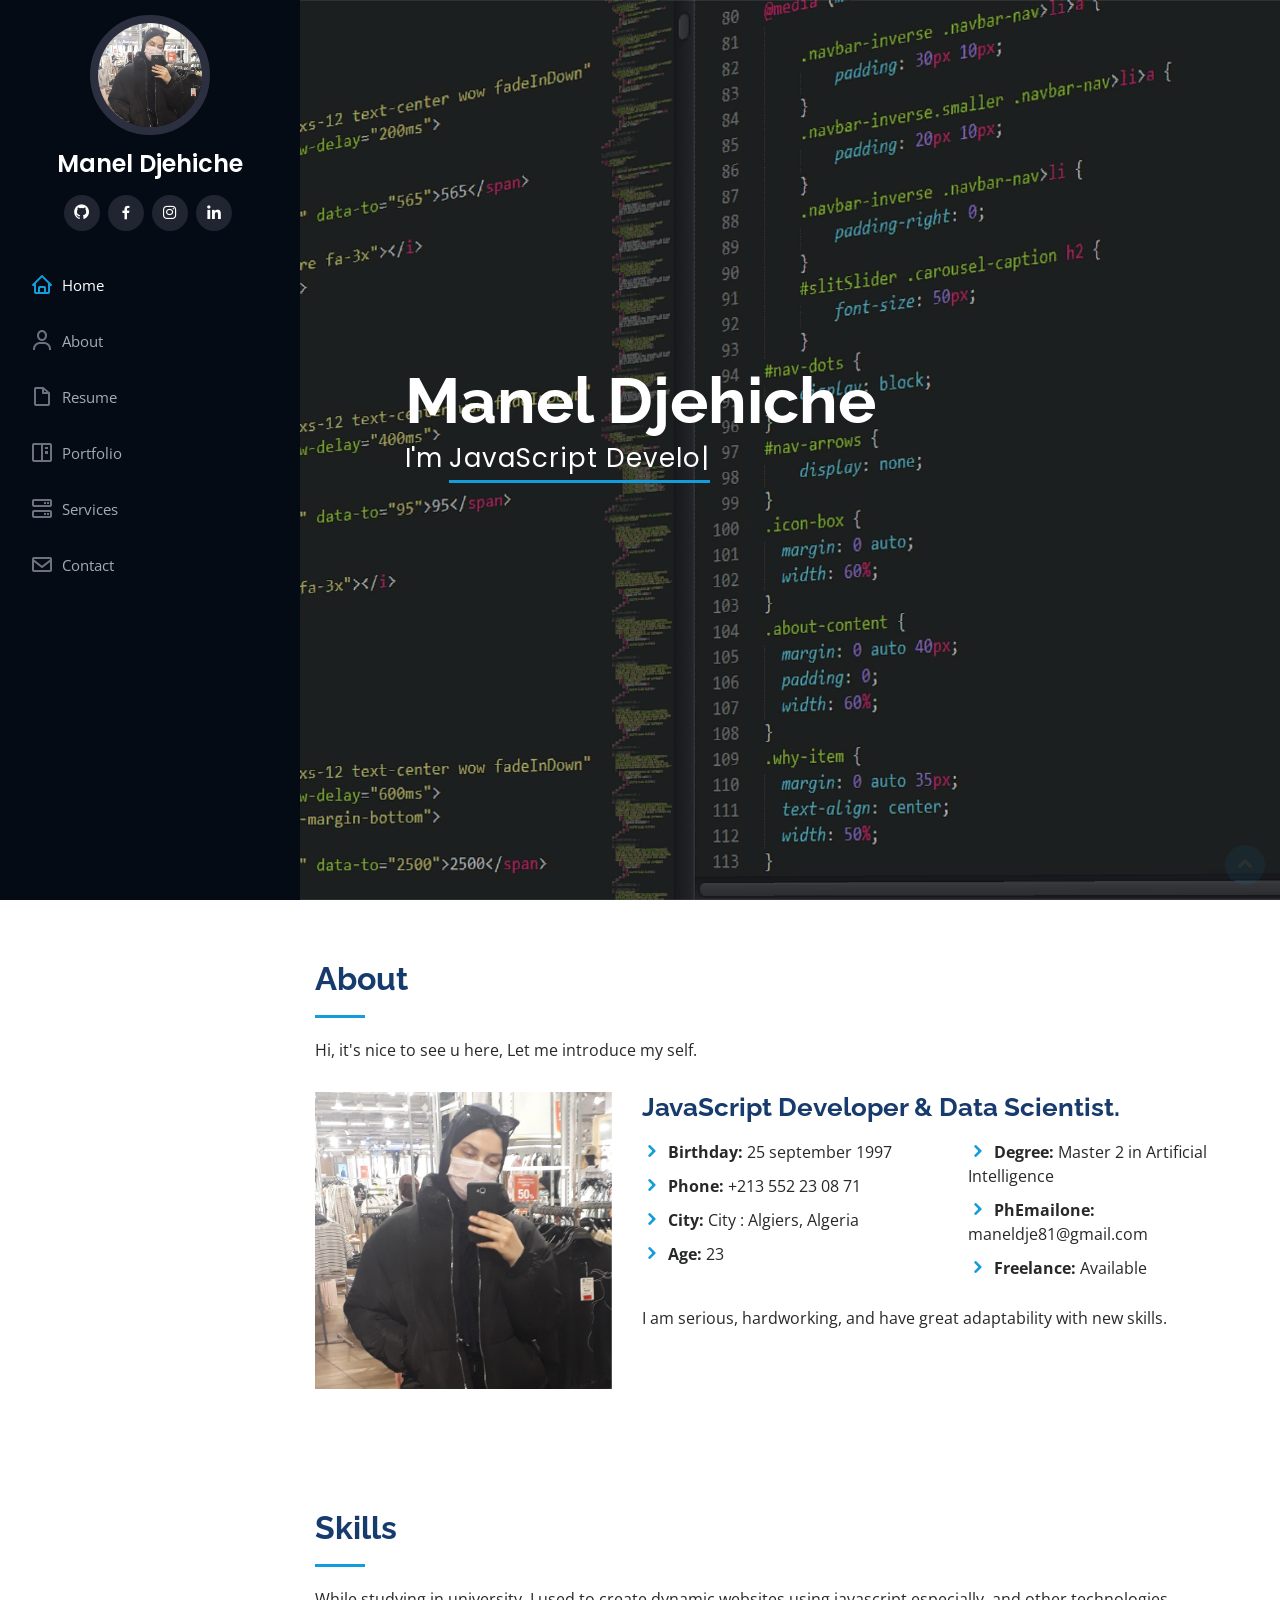
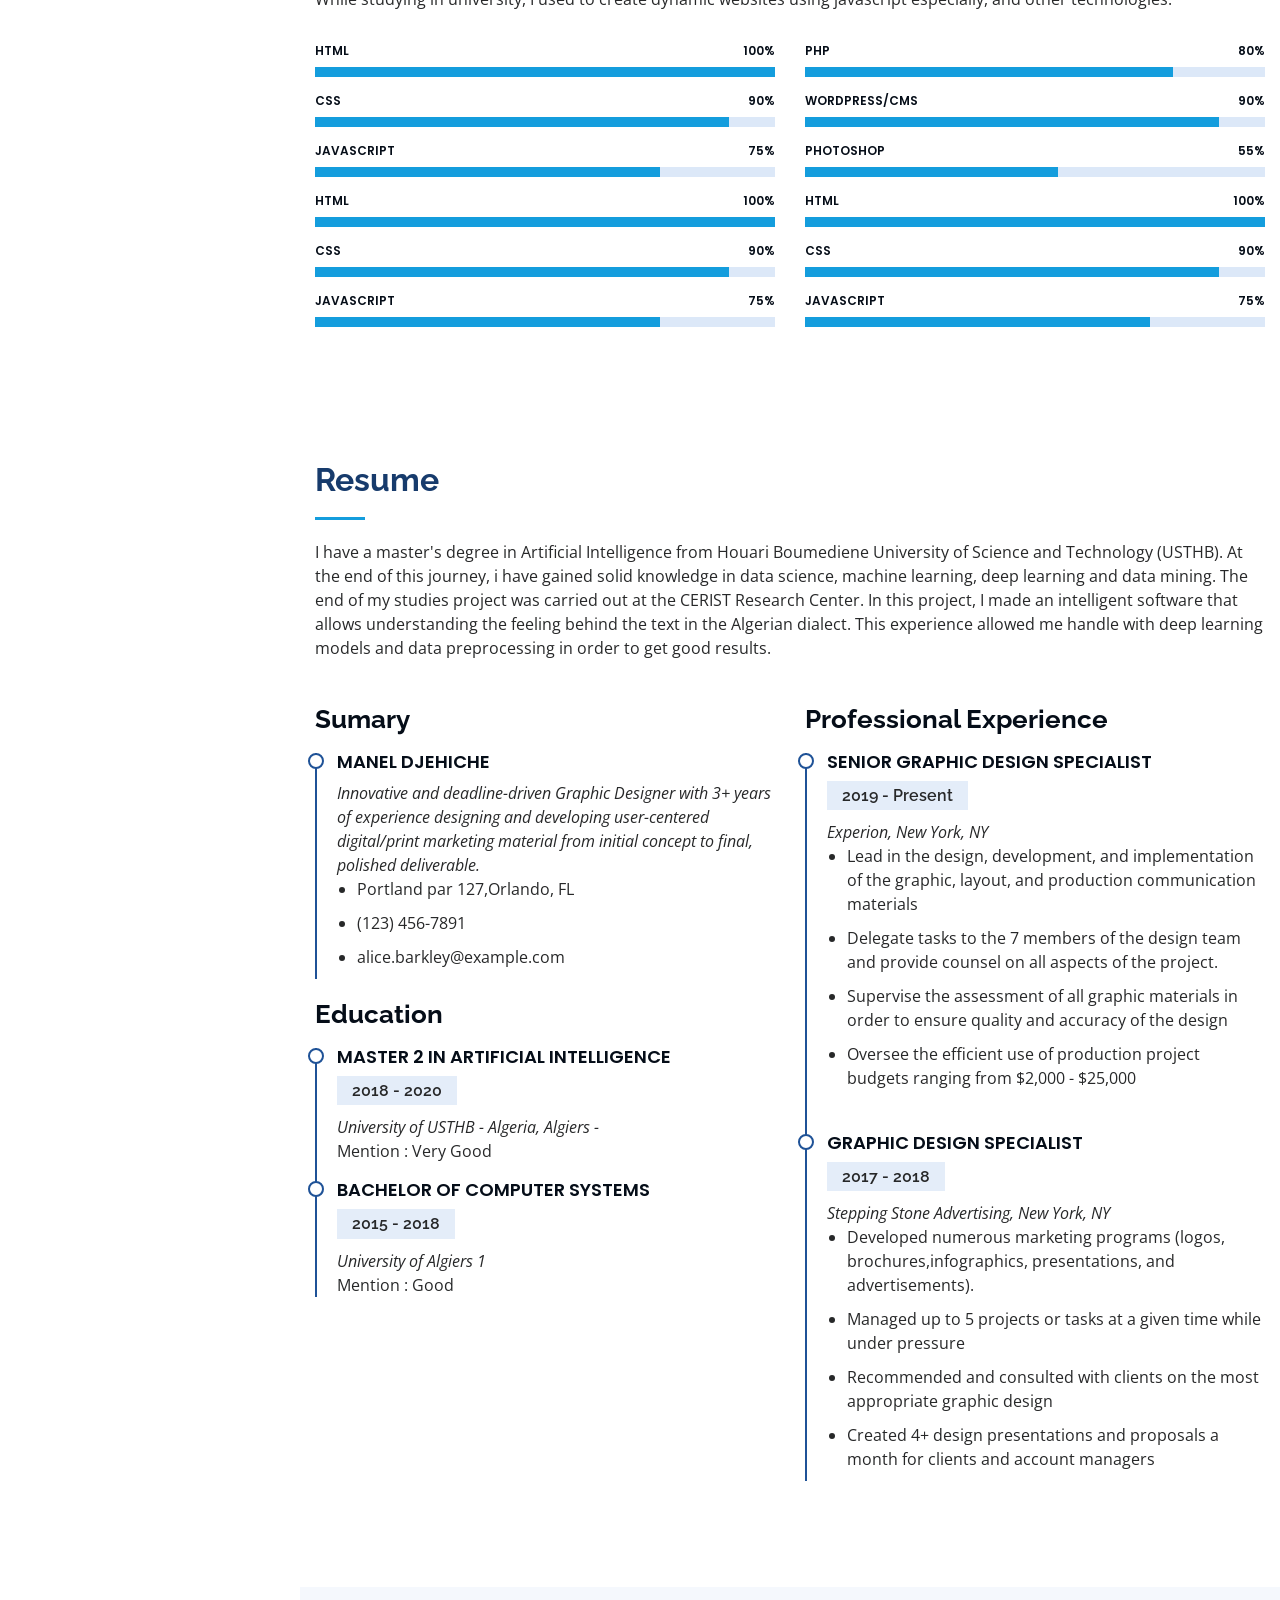
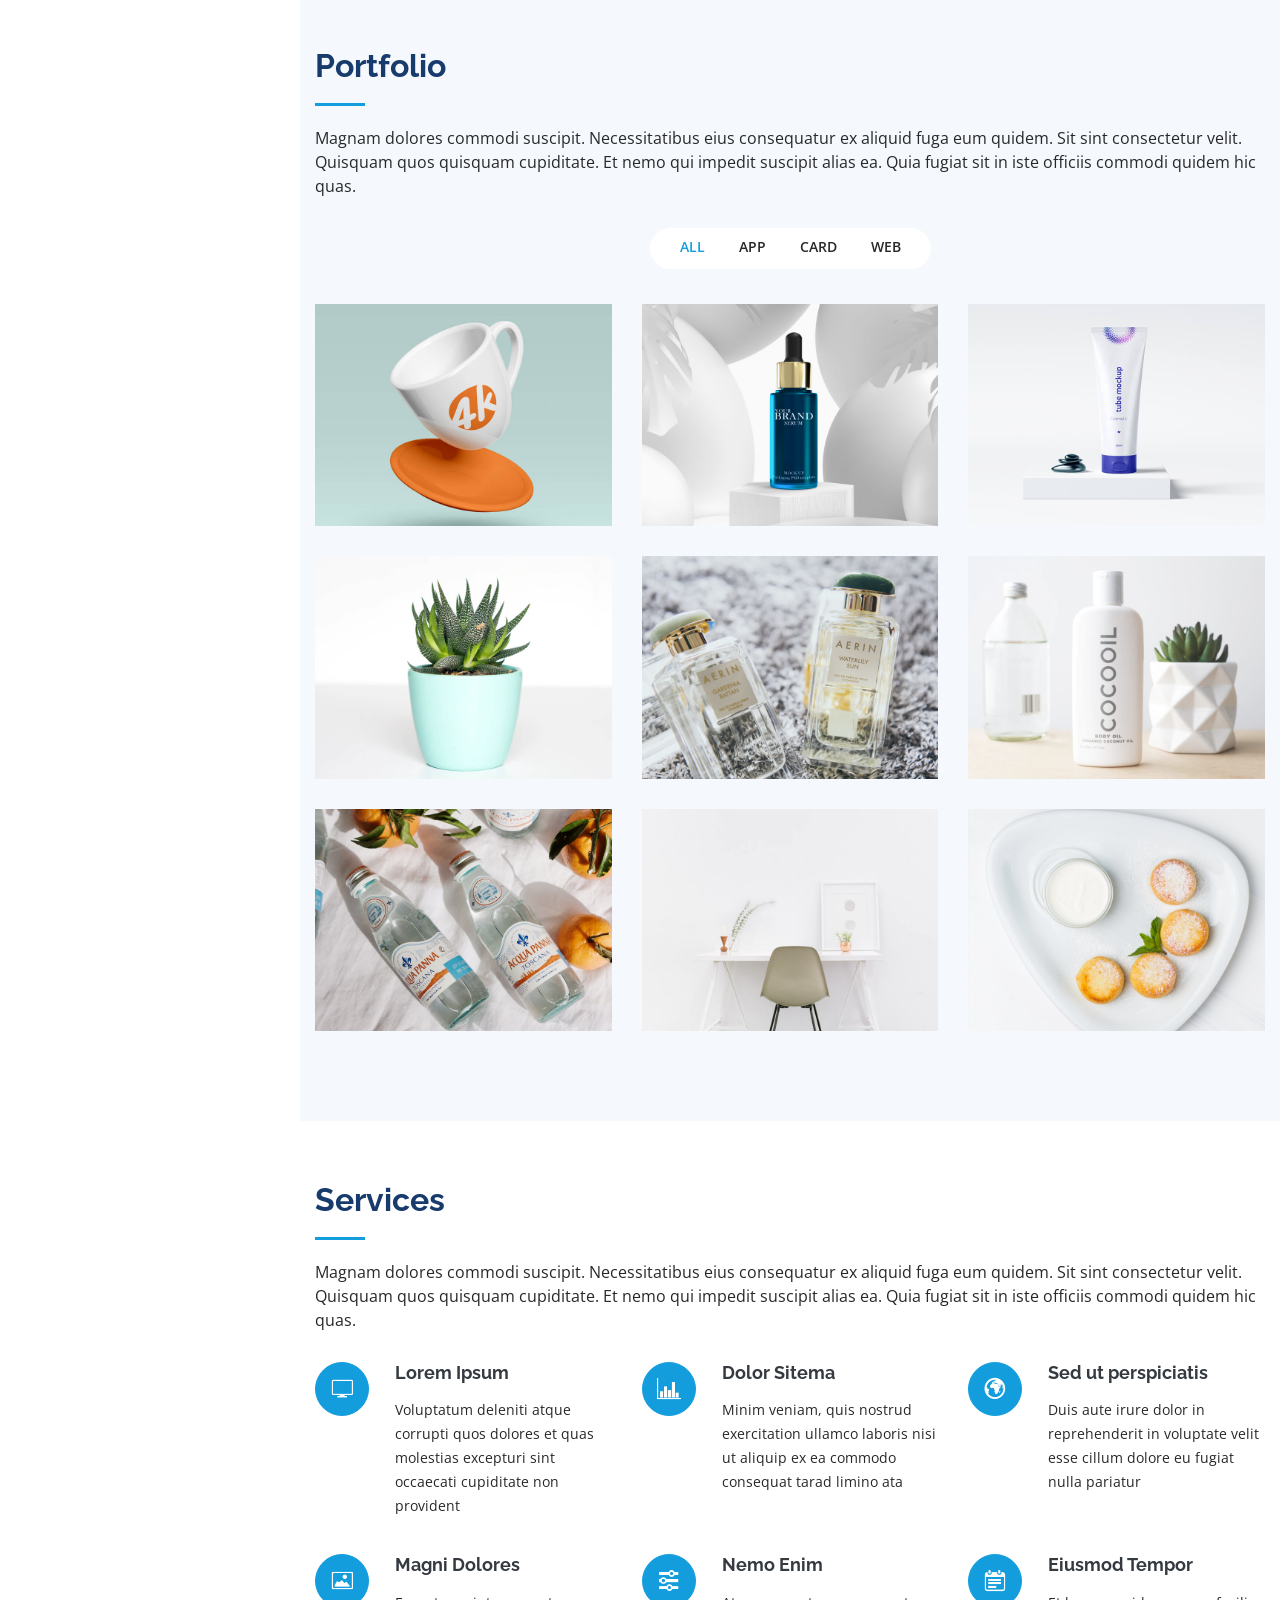
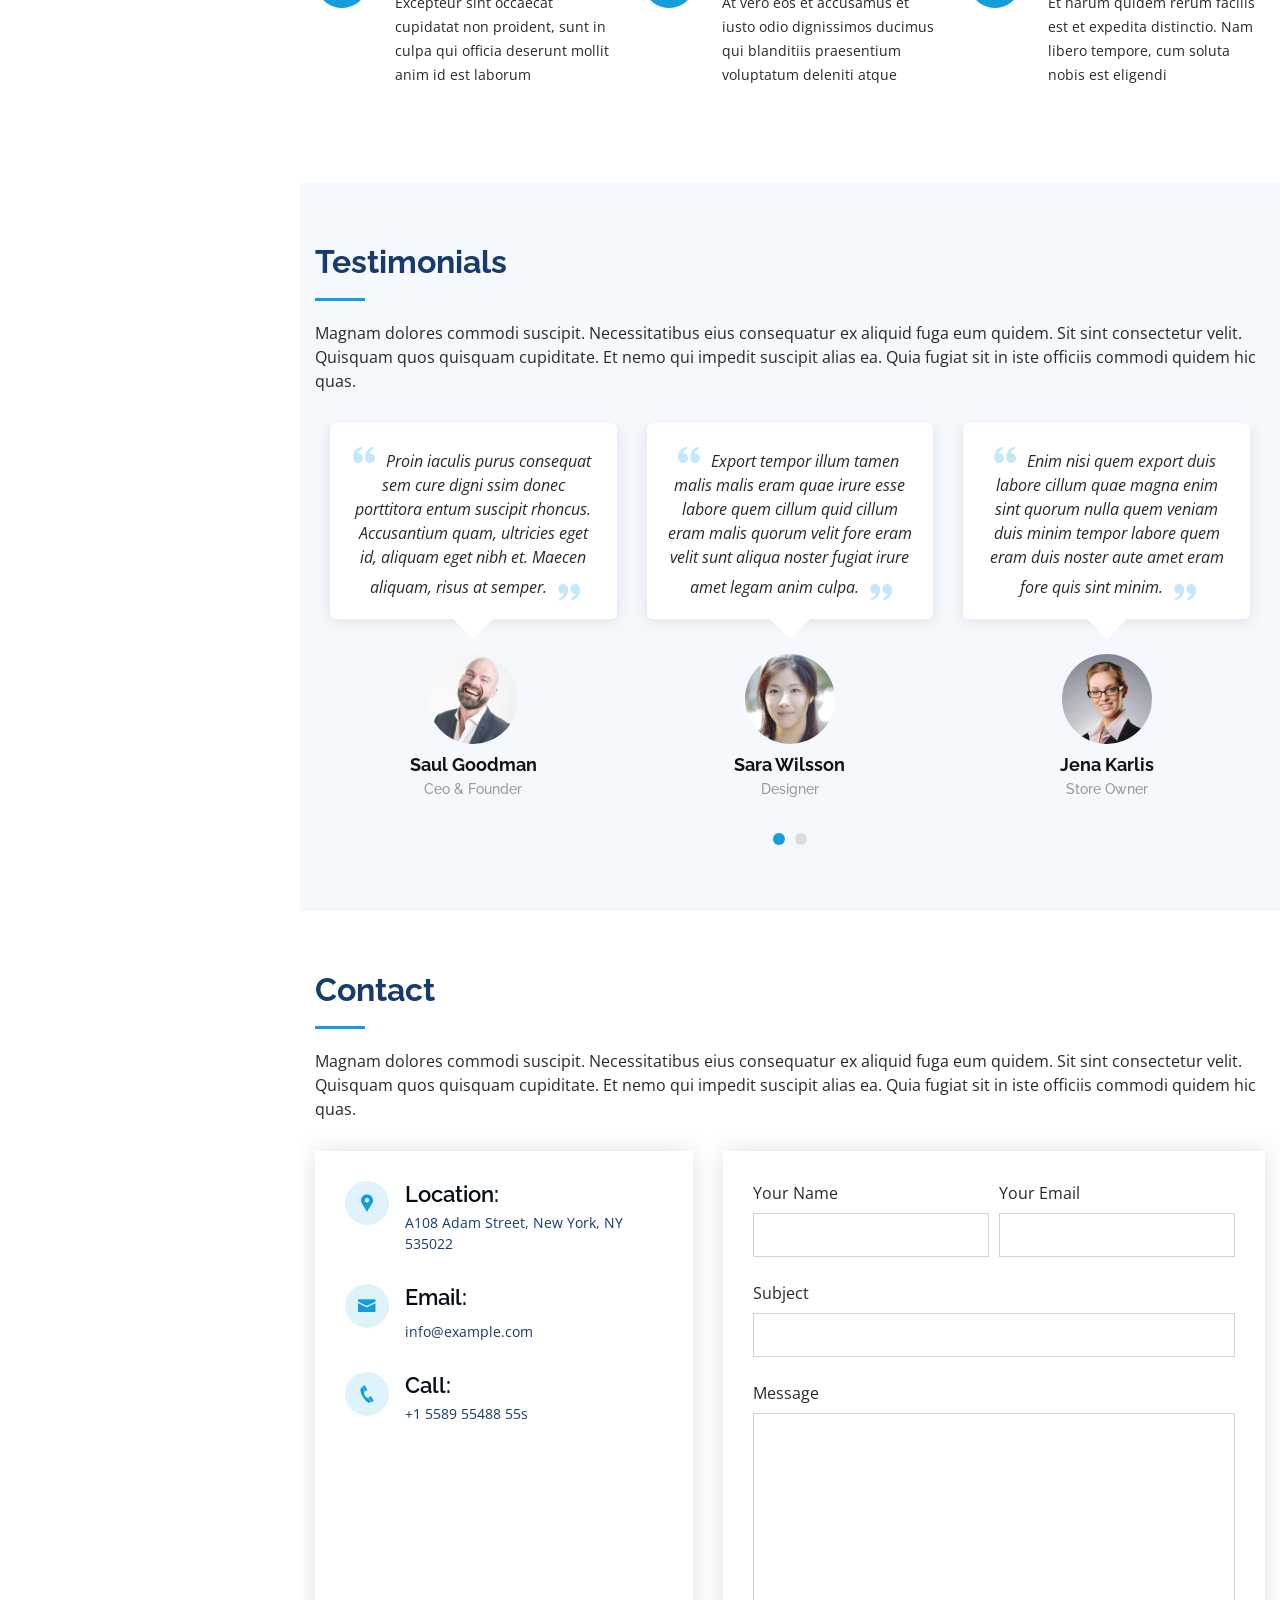
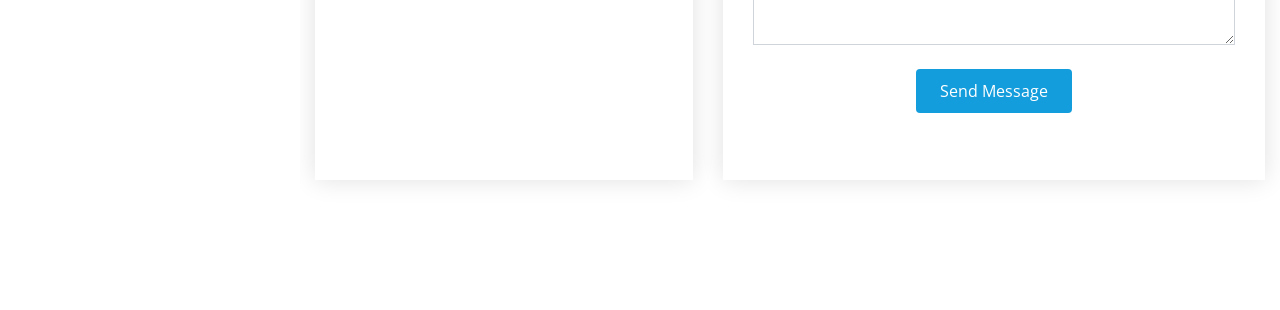
==== commit b222fdb6: "update" ====
--- a/index.html
+++ b/index.html
@@ -311,17 +311,19 @@
 
             <h3 class="resume-title">Education</h3>
             <div class="resume-item">
-              <h4>Master of Fine Arts &amp; Graphic Design</h4>
-              <h5>2015 - 2016</h5>
-              <p><em>Rochester Institute of Technology, Rochester, NY</em></p>
-              <p>Qui deserunt veniam. Et sed aliquam labore tempore sed quisquam iusto autem sit. Ea vero voluptatum qui ut dignissimos deleniti nerada porti sand markend</p>
+              <h4>Master 2 in Artificial Intelligence</h4>
+              <h5>2018 - 2020</h5>
+              <p><em>University of USTHB - Algeria, Algiers -</em></p>
+              <p>Mention : Very Good
+              </p>
             </div>
             <div class="resume-item">
-              <h4>Bachelor of Fine Arts &amp; Graphic Design</h4>
-              <h5>2010 - 2014</h5>
-              <p><em>Rochester Institute of Technology, Rochester, NY</em></p>
-              <p>Quia nobis sequi est occaecati aut. Repudiandae et iusto quae reiciendis et quis Eius vel ratione eius unde vitae rerum voluptates asperiores voluptatem Earum molestiae consequatur neque etlon sader mart dila</p>
-            </div>
+              <h4>Bachelor of Computer Systems</h4>
+              <h5>2015 - 2018</h5>
+              <p><em>University of Algiers 1</em></p>
+              <p>Mention : Good</p>
+            </div>
+
           </div>
           <div class="col-lg-6" data-aos="fade-up" data-aos-delay="100">
             <h3 class="resume-title">Professional Experience</h3>
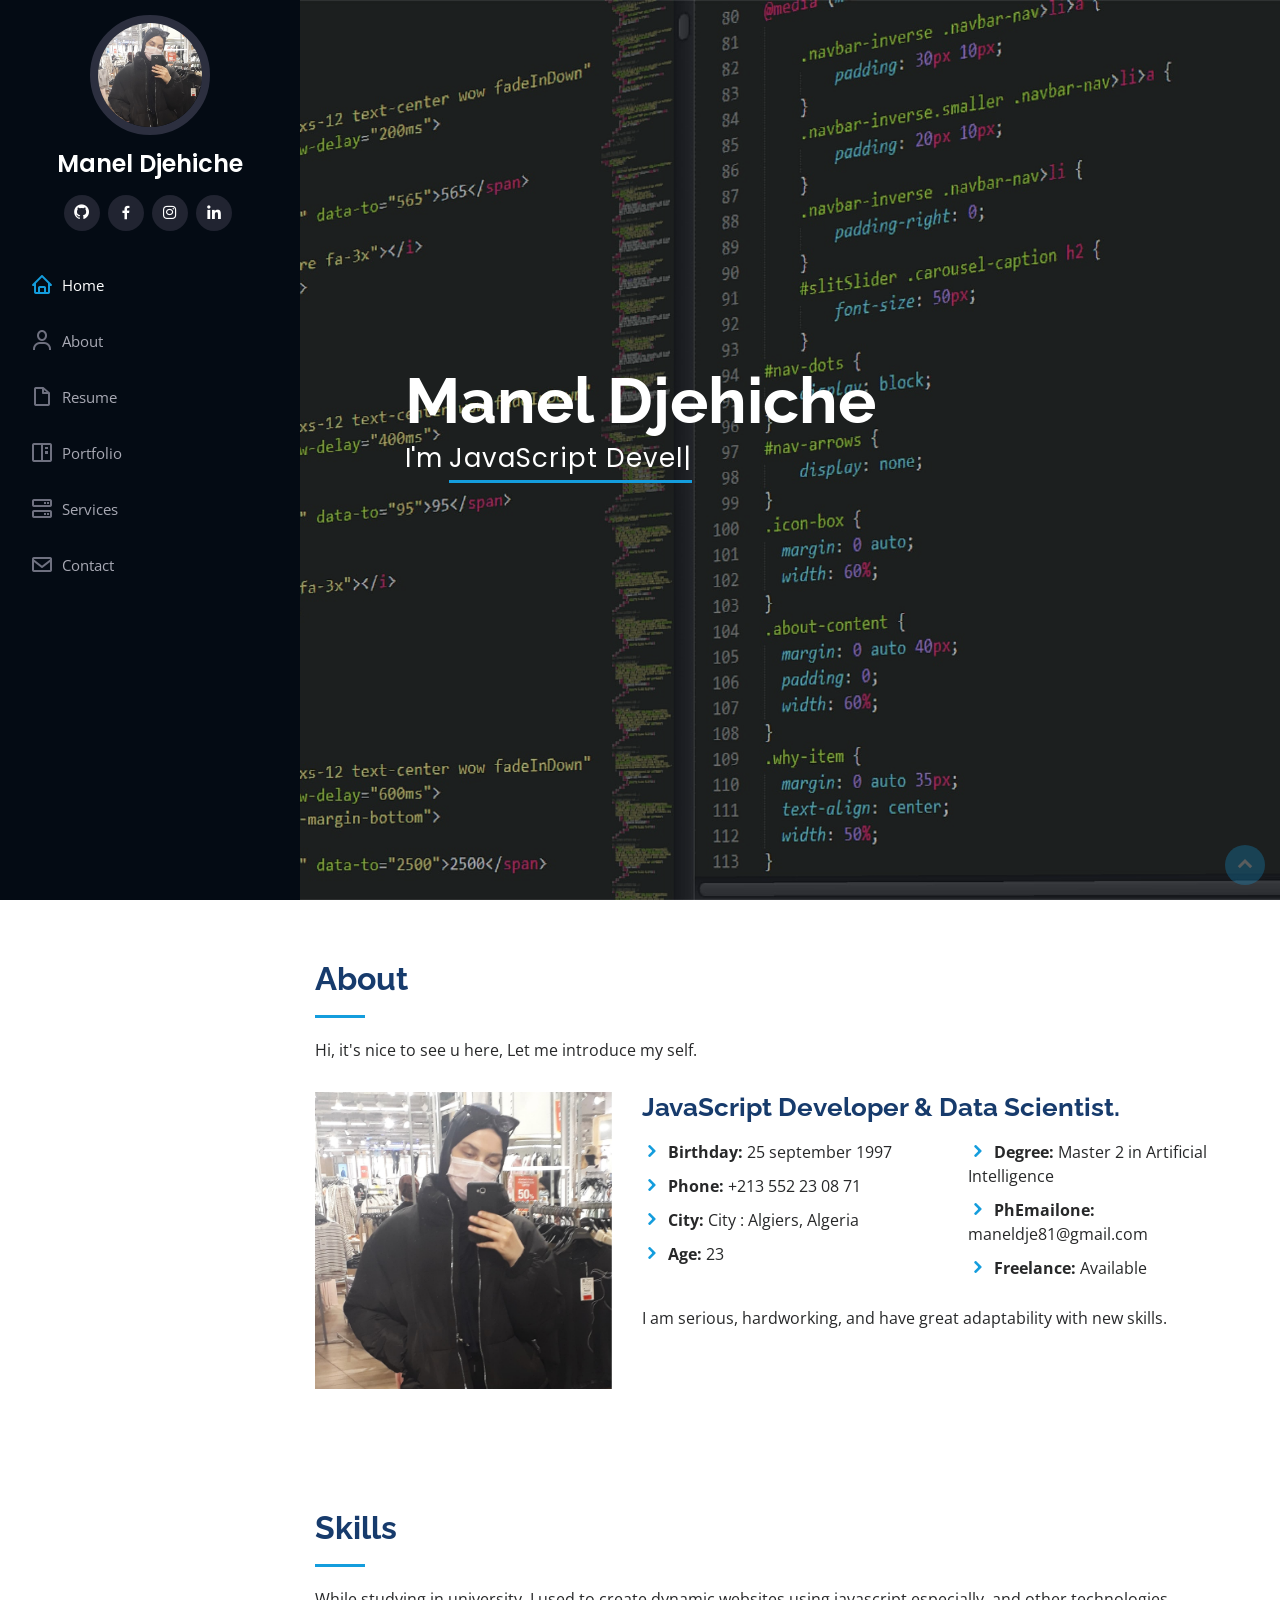
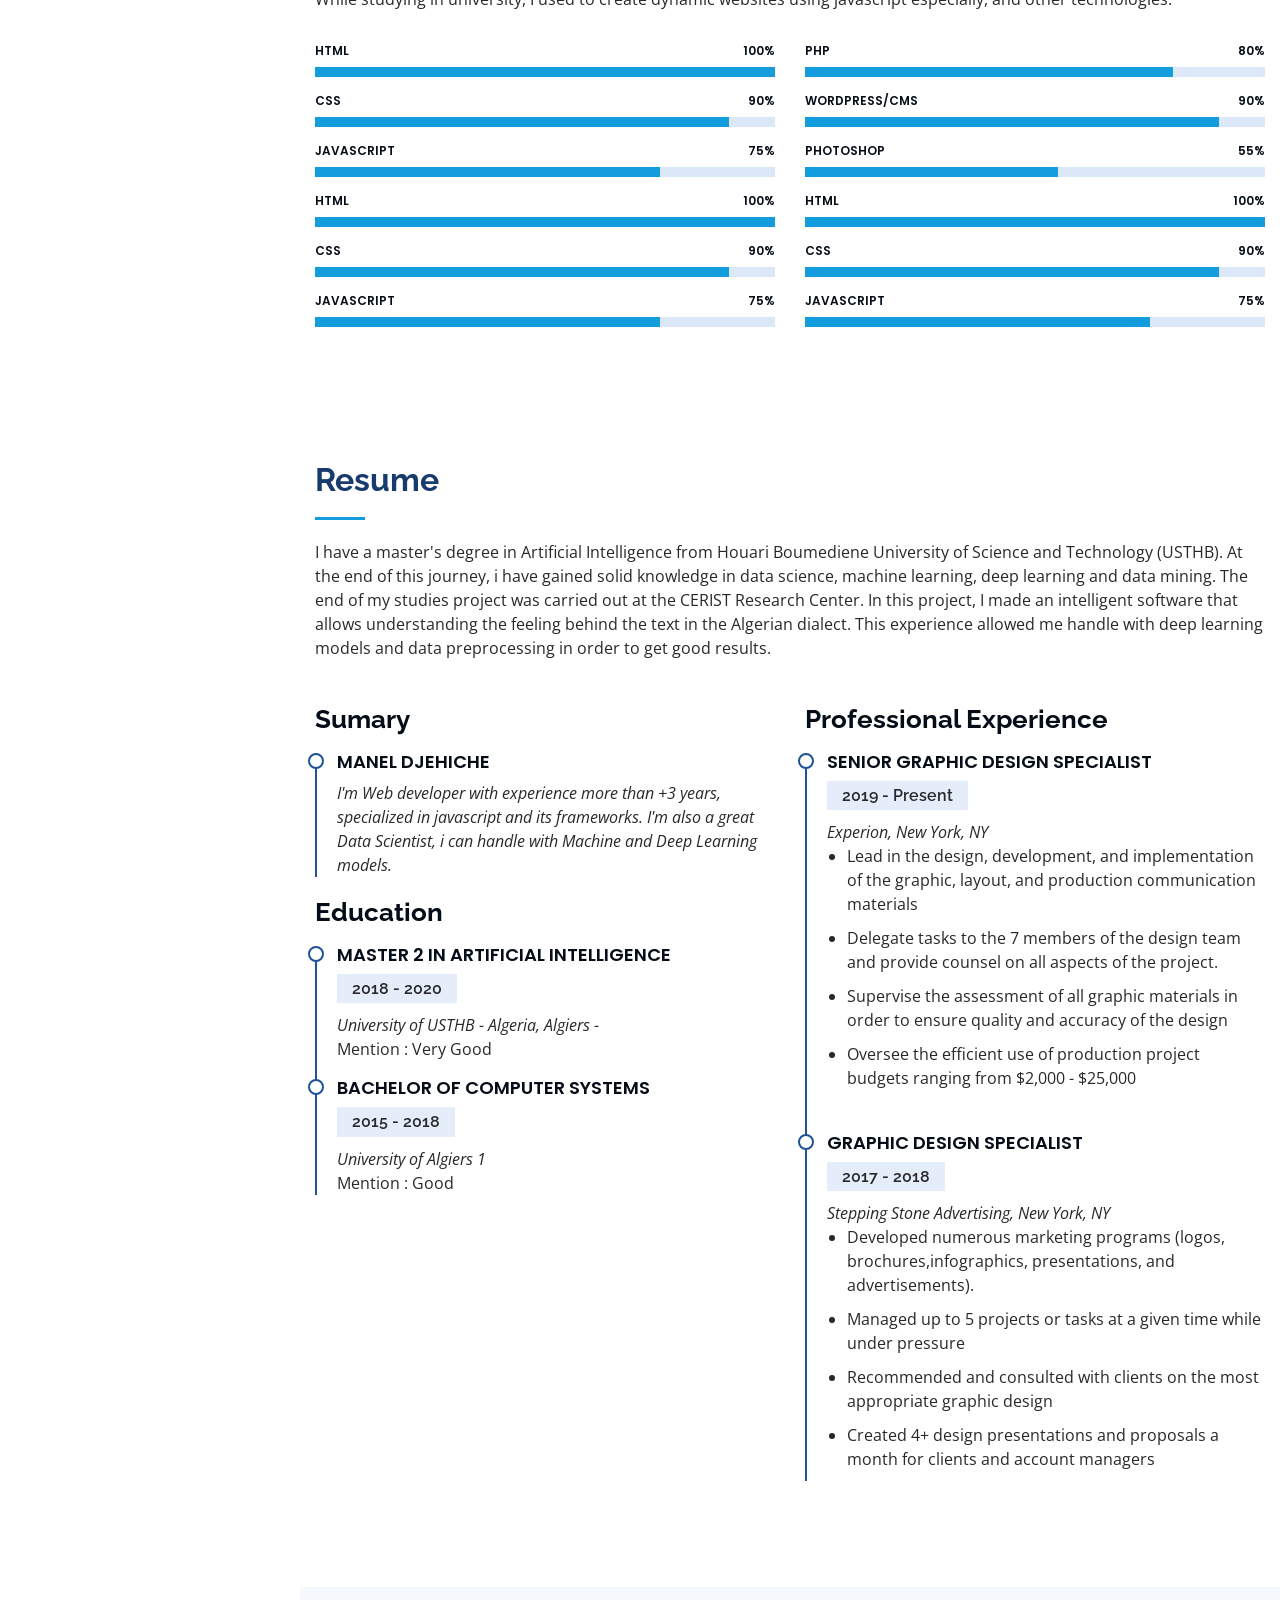
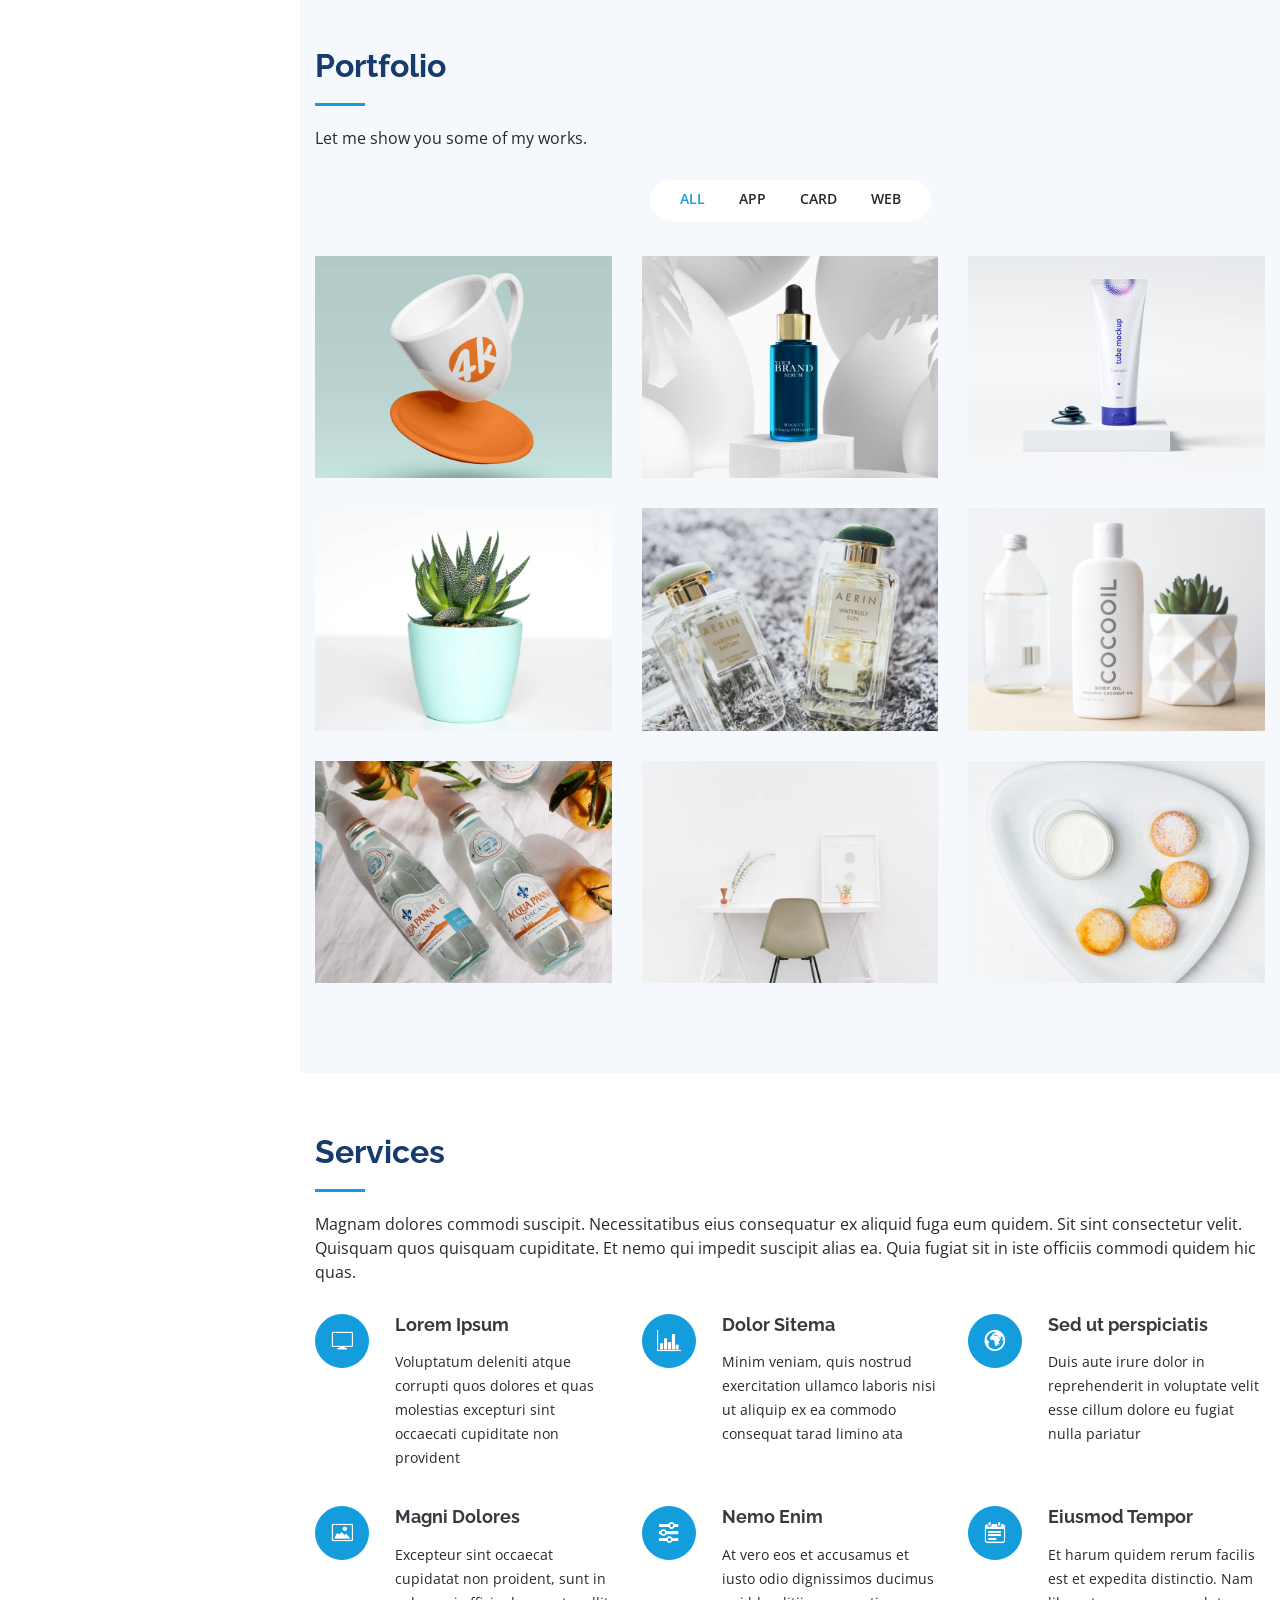
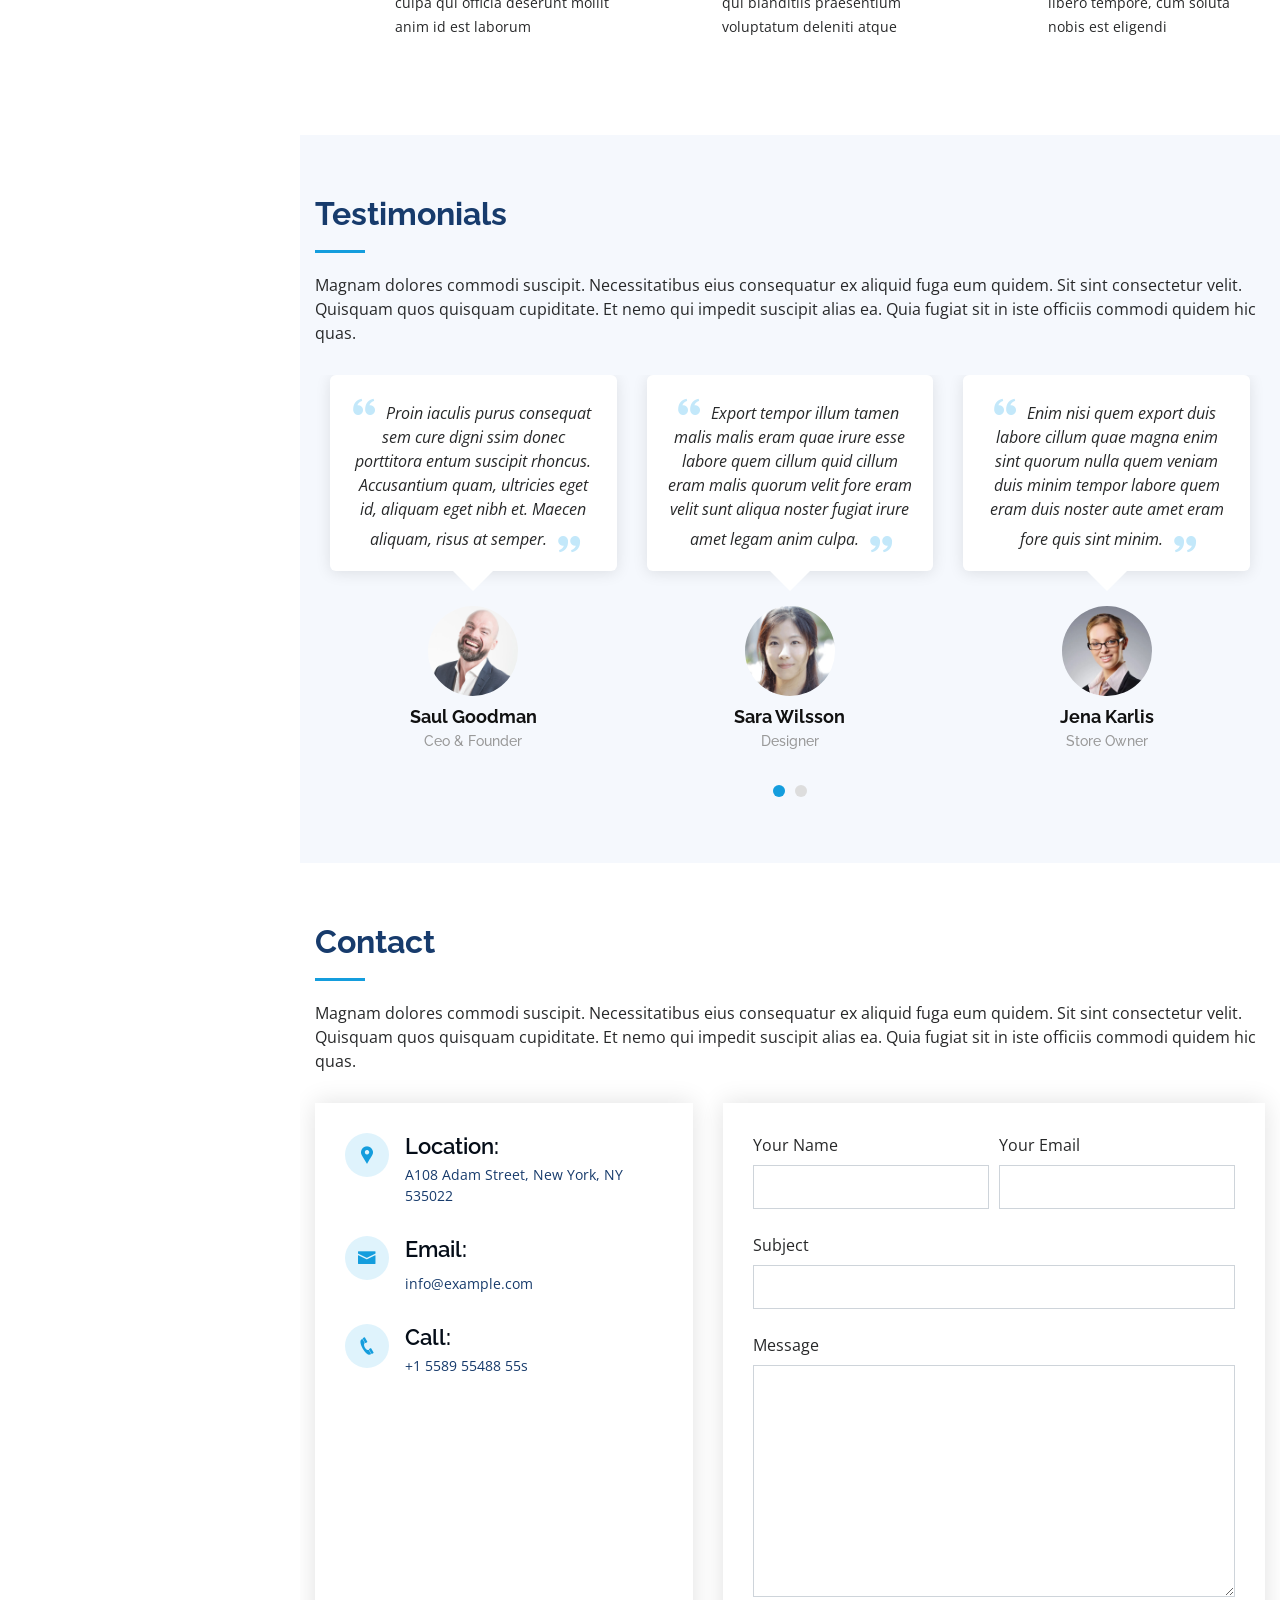
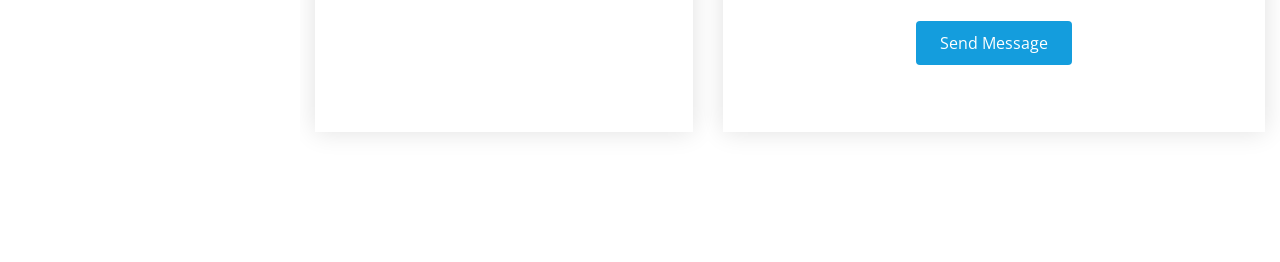
==== commit 56f417fa: "update" ====
--- a/index.html
+++ b/index.html
@@ -301,12 +301,8 @@
             <h3 class="resume-title">Sumary</h3>
             <div class="resume-item pb-0">
               <h4>Manel Djehiche</h4>
-              <p><em>Innovative and deadline-driven Graphic Designer with 3+ years of experience designing and developing user-centered digital/print marketing material from initial concept to final, polished deliverable.</em></p>
-              <ul>
-                <li>Portland par 127,Orlando, FL</li>
-                <li>(123) 456-7891</li>
-                <li>alice.barkley@example.com</li>
-              </ul>
+              <p><em>I'm Web developer with experience more than +3 years, specialized in javascript and its frameworks. I'm also a great Data Scientist, i can handle with Machine and Deep Learning models.</em></p>
+ 
             </div>
 
             <h3 class="resume-title">Education</h3>
@@ -361,7 +357,7 @@
 
         <div class="section-title">
           <h2>Portfolio</h2>
-          <p>Magnam dolores commodi suscipit. Necessitatibus eius consequatur ex aliquid fuga eum quidem. Sit sint consectetur velit. Quisquam quos quisquam cupiditate. Et nemo qui impedit suscipit alias ea. Quia fugiat sit in iste officiis commodi quidem hic quas.</p>
+          <p>Let me show you some of my works.</p>
         </div>
 
         <div class="row" data-aos="fade-up">
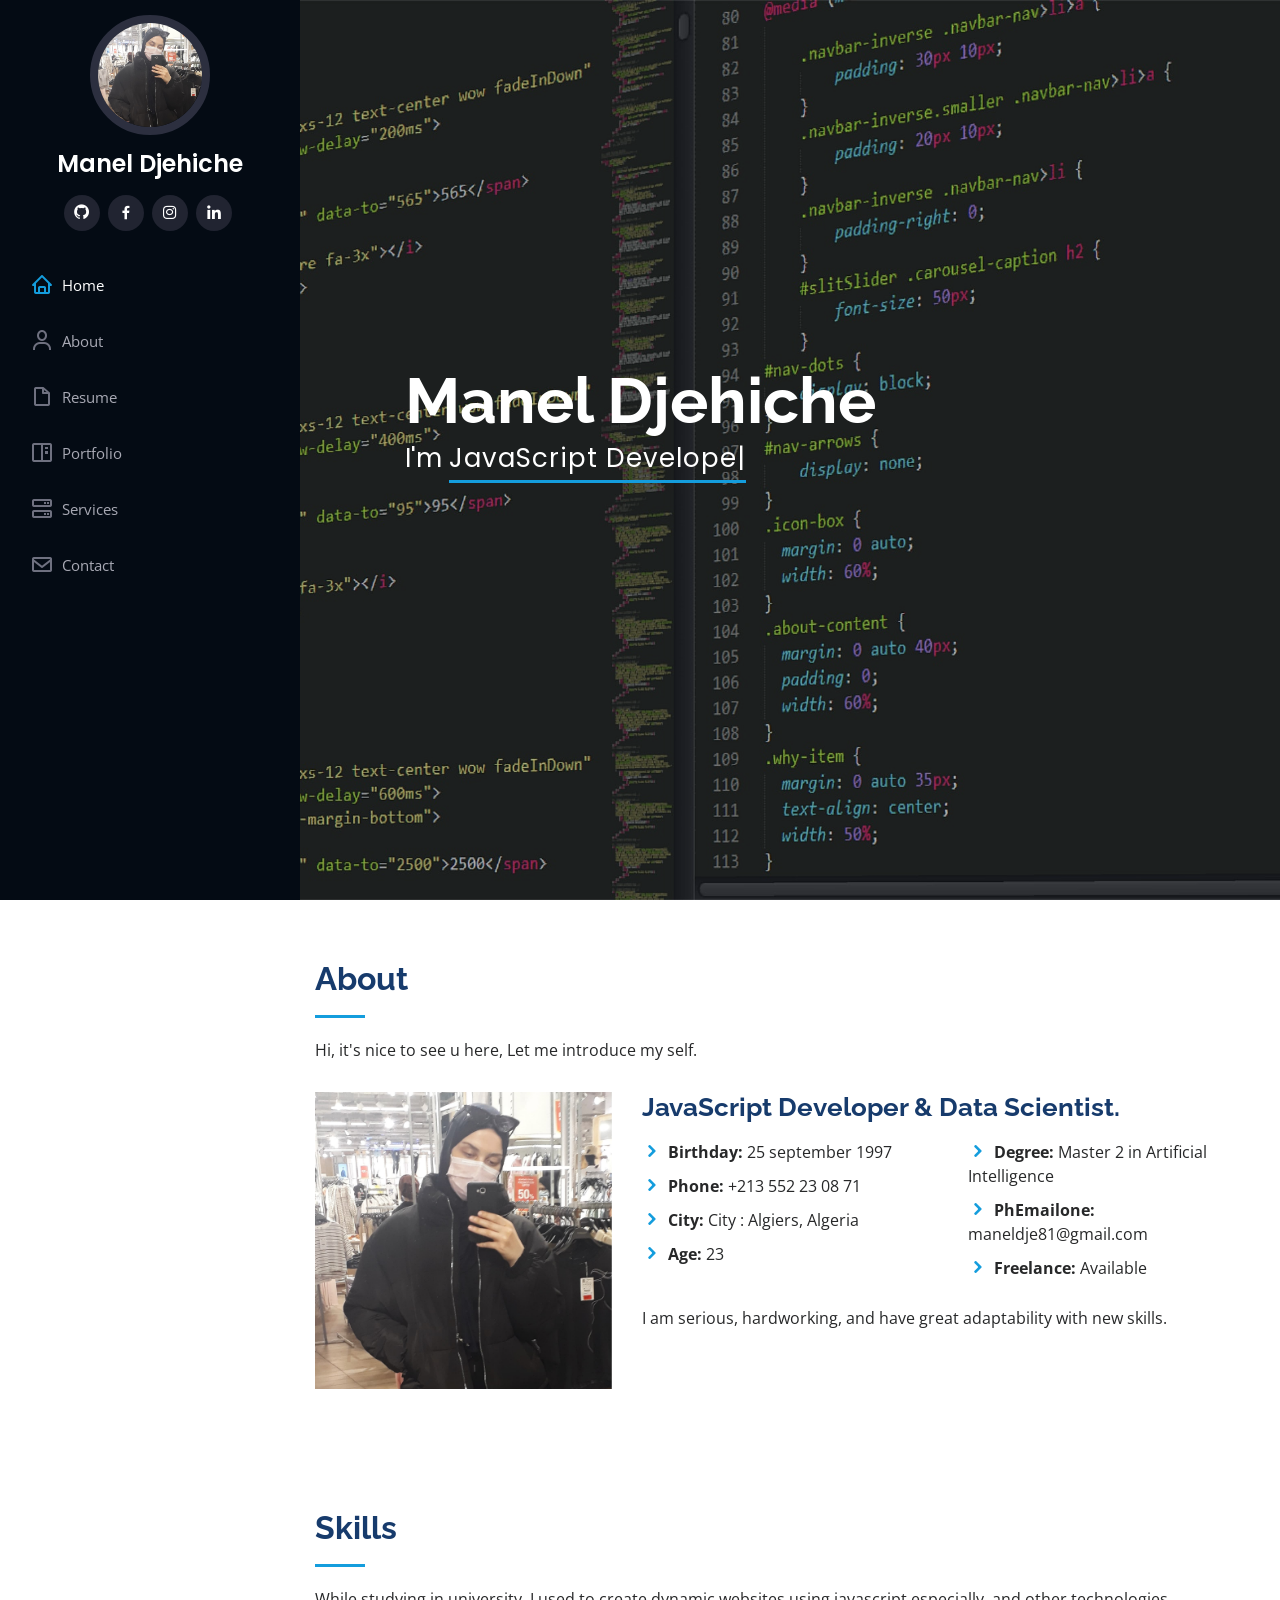
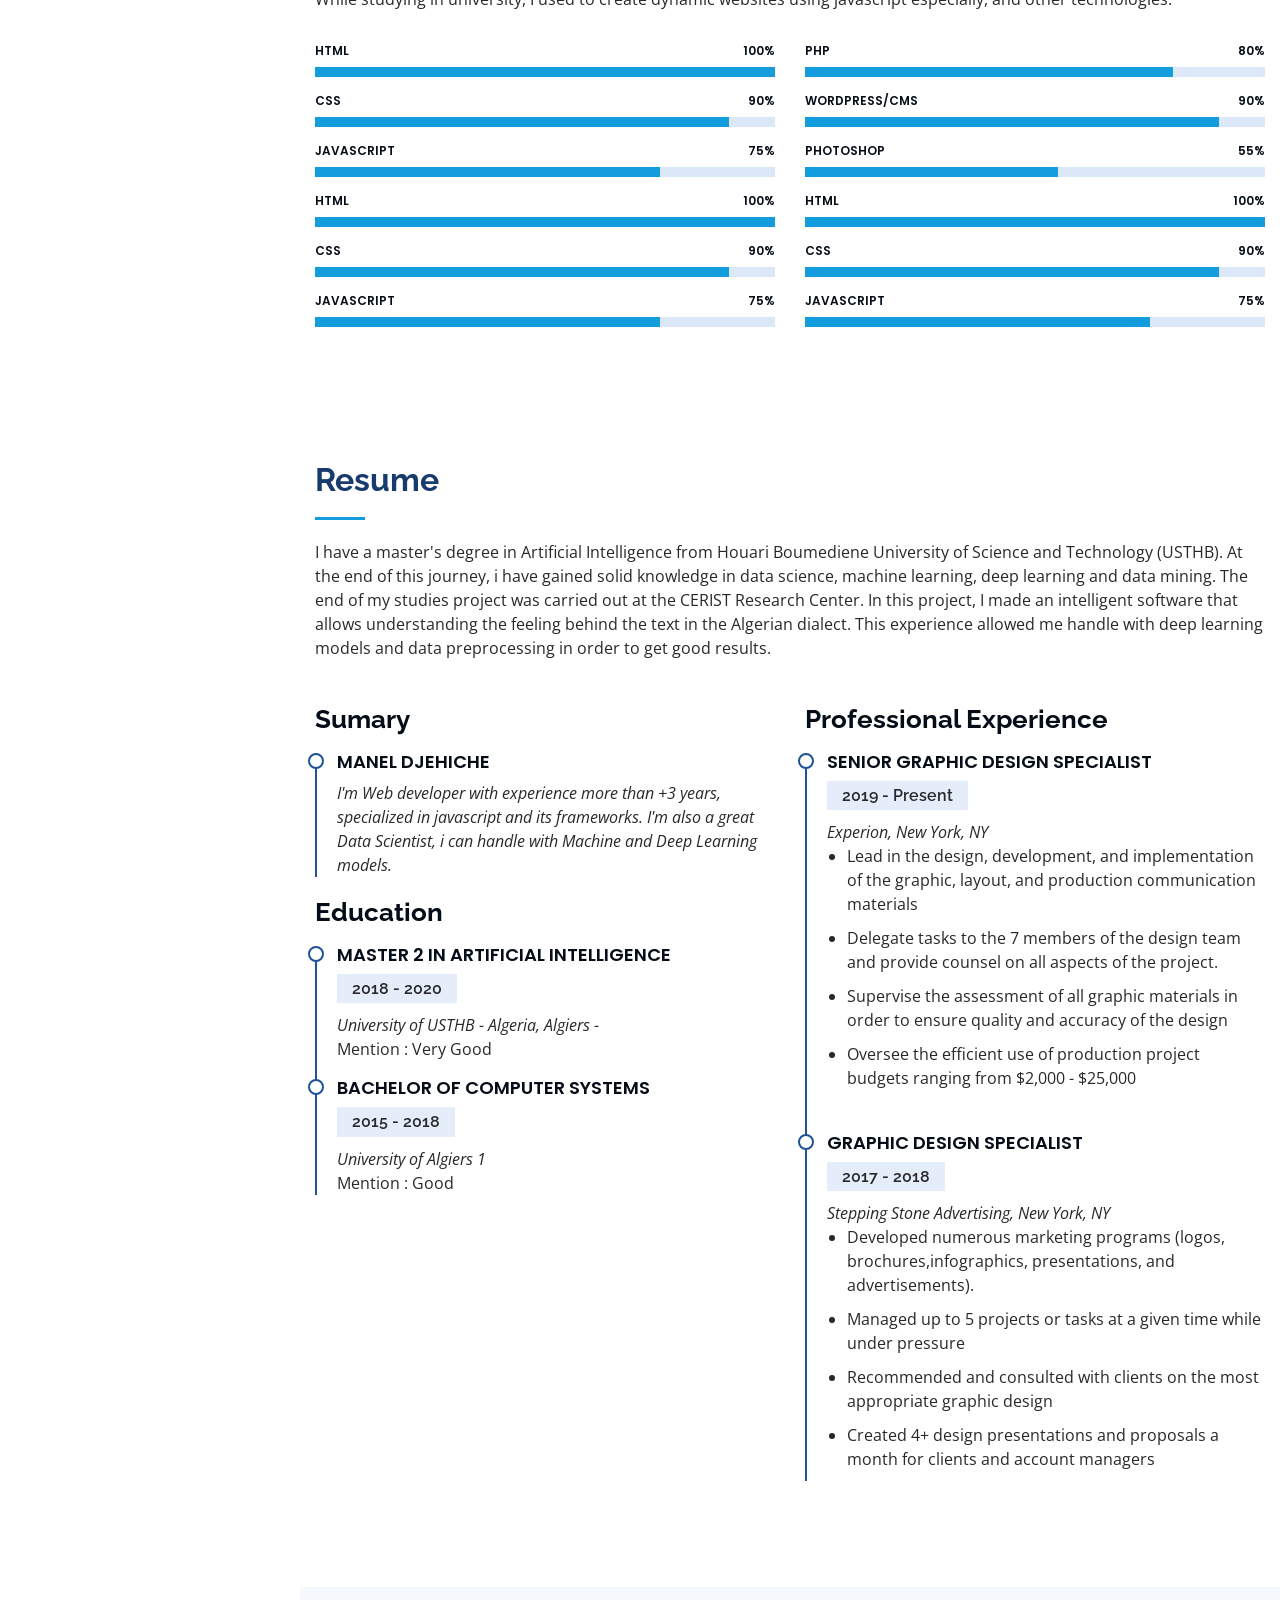
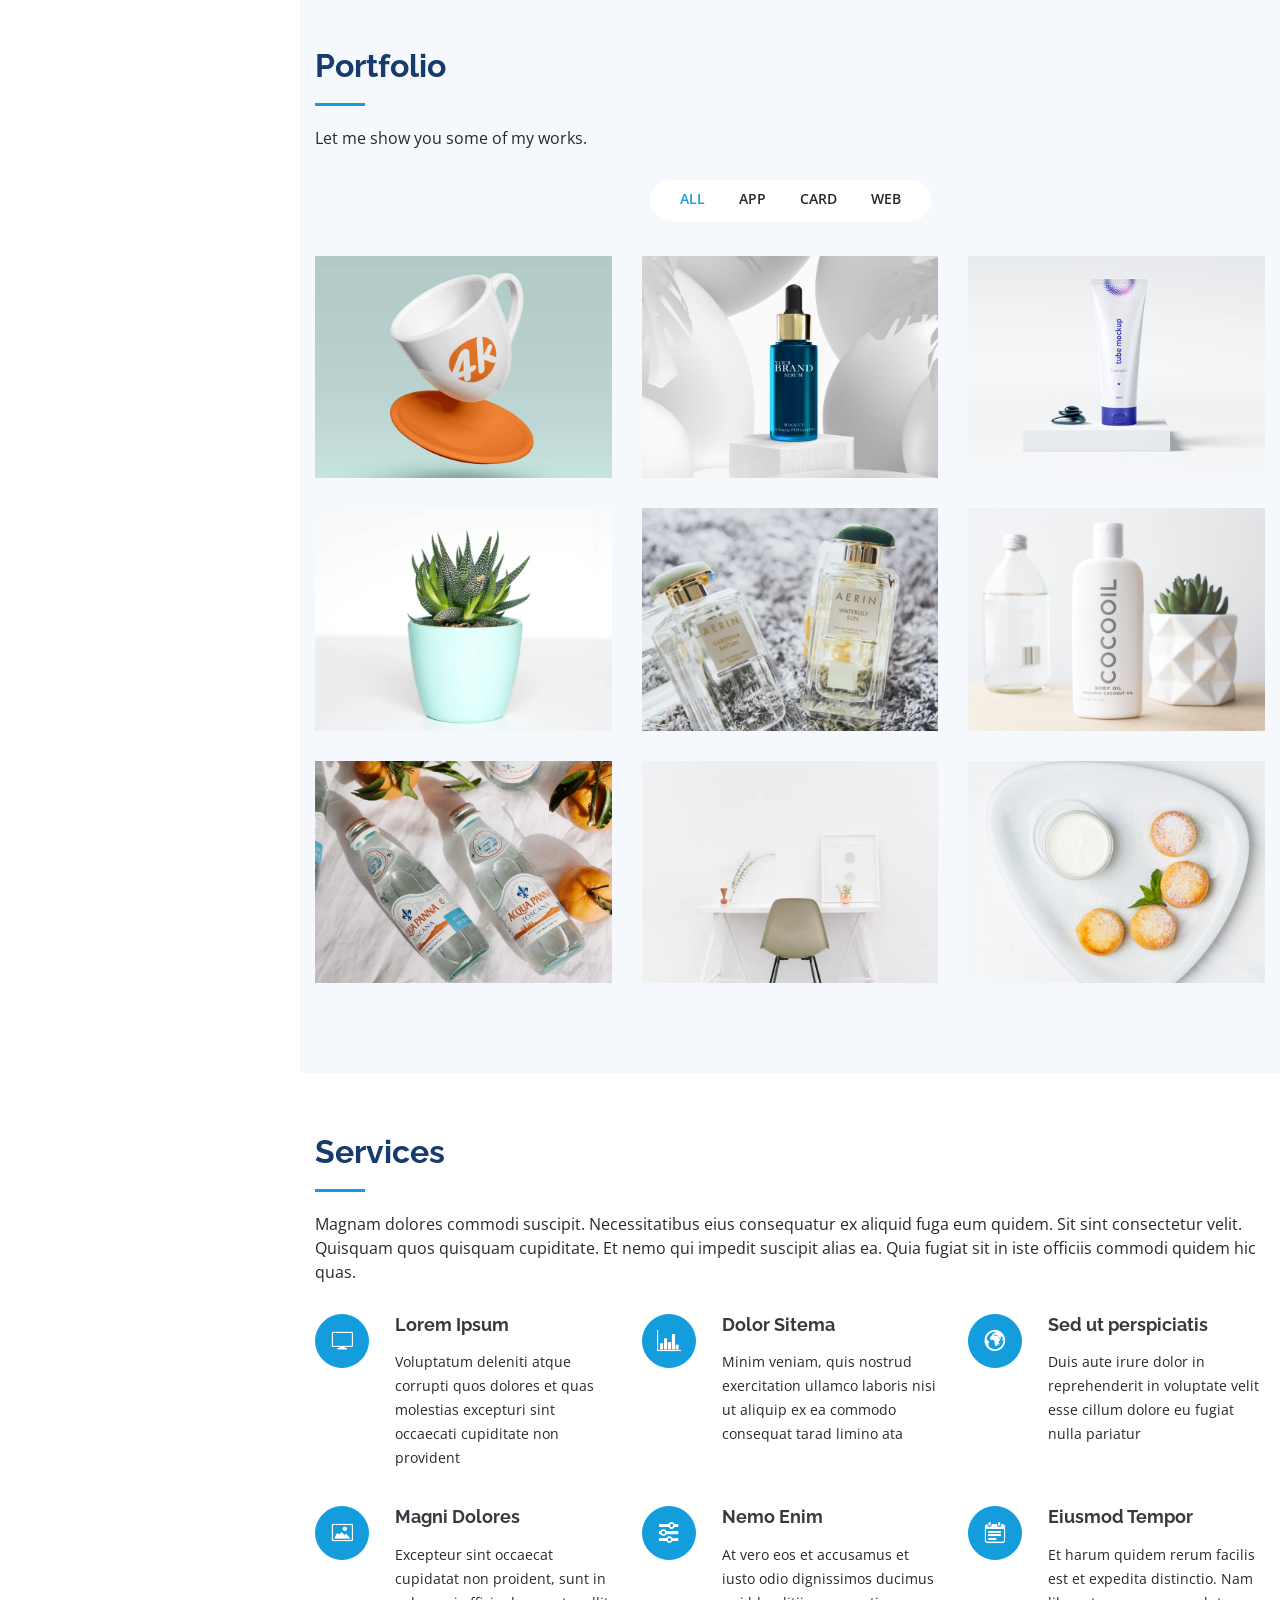
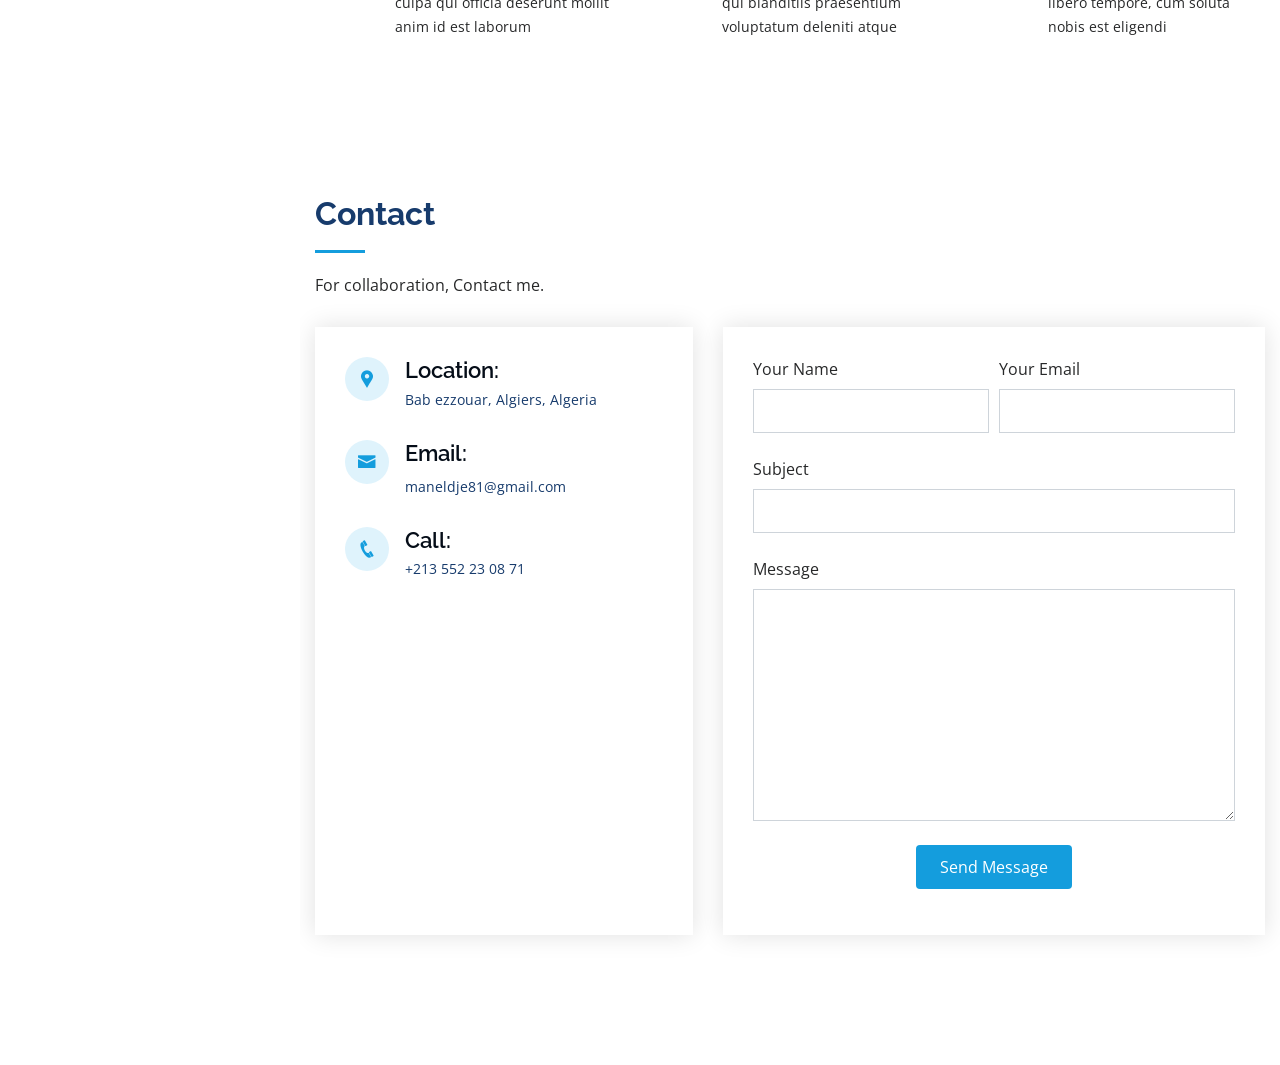
==== commit 2822315e: "update" ====
--- a/index.html
+++ b/index.html
@@ -514,7 +514,7 @@
     </section><!-- End Services Section -->
 
     <!-- ======= Testimonials Section ======= -->
-    <section id="testimonials" class="testimonials section-bg">
+    <!-- <section id="testimonials" class="testimonials section-bg">
       <div class="container">
 
         <div class="section-title">
@@ -582,7 +582,7 @@
         </div>
 
       </div>
-    </section><!-- End Testimonials Section -->
+    </section>End Testimonials Section -->
 
     <!-- ======= Contact Section ======= -->
     <section id="contact" class="contact">
@@ -590,7 +590,7 @@
 
         <div class="section-title">
           <h2>Contact</h2>
-          <p>Magnam dolores commodi suscipit. Necessitatibus eius consequatur ex aliquid fuga eum quidem. Sit sint consectetur velit. Quisquam quos quisquam cupiditate. Et nemo qui impedit suscipit alias ea. Quia fugiat sit in iste officiis commodi quidem hic quas.</p>
+          <p>For collaboration, Contact me.</p>
         </div>
 
         <div class="row" data-aos="fade-in">
@@ -600,19 +600,19 @@
               <div class="address">
                 <i class="icofont-google-map"></i>
                 <h4>Location:</h4>
-                <p>A108 Adam Street, New York, NY 535022</p>
+                <p>Bab ezzouar, Algiers, Algeria</p>
               </div>
 
               <div class="email">
                 <i class="icofont-envelope"></i>
                 <h4>Email:</h4>
-                <p>info@example.com</p>
+                <p>maneldje81@gmail.com</p>
               </div>
 
               <div class="phone">
                 <i class="icofont-phone"></i>
                 <h4>Call:</h4>
-                <p>+1 5589 55488 55s</p>
+                <p>+213 552 23 08 71</p>
               </div>
 
               <iframe src="https://www.google.com/maps/embed?pb=!1m14!1m8!1m3!1d12097.433213460943!2d-74.0062269!3d40.7101282!3m2!1i1024!2i768!4f13.1!3m3!1m2!1s0x0%3A0xb89d1fe6bc499443!2sDowntown+Conference+Center!5e0!3m2!1smk!2sbg!4v1539943755621" frameborder="0" style="border:0; width: 100%; height: 290px;" allowfullscreen></iframe>
